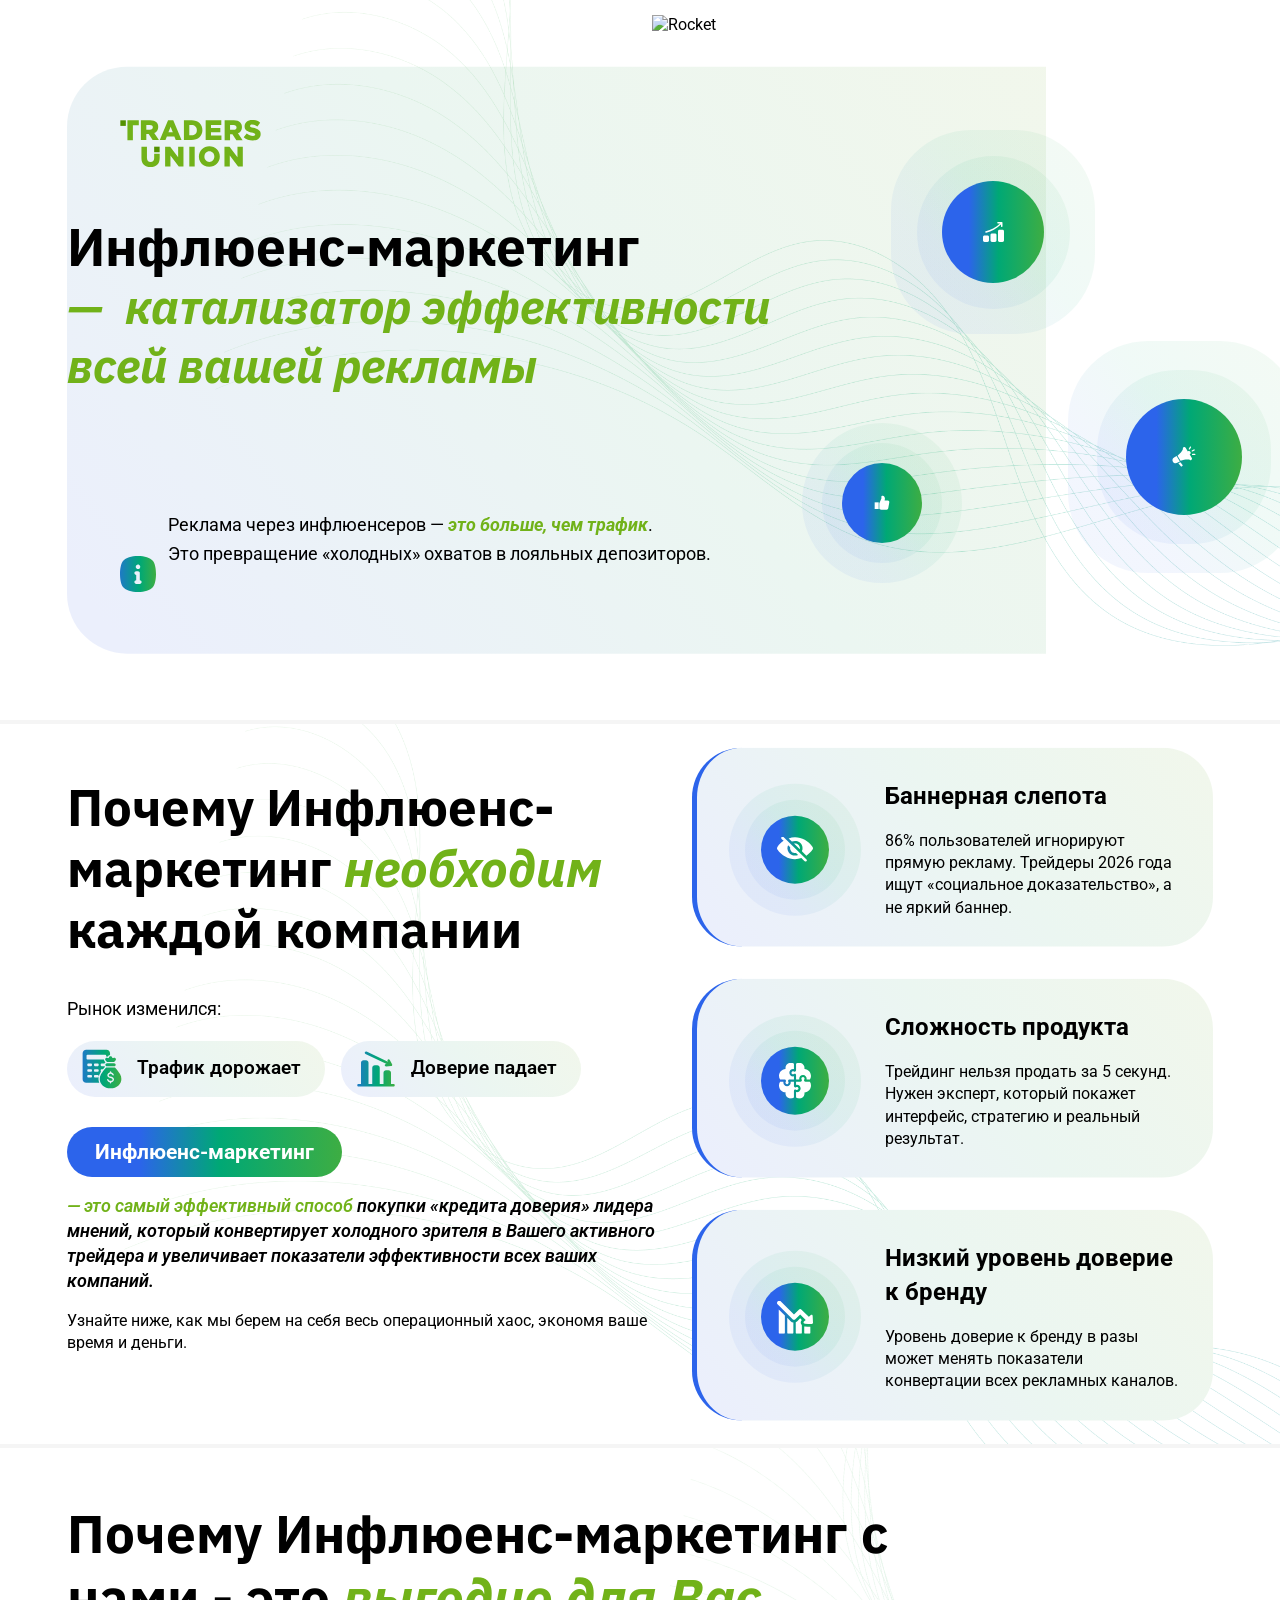
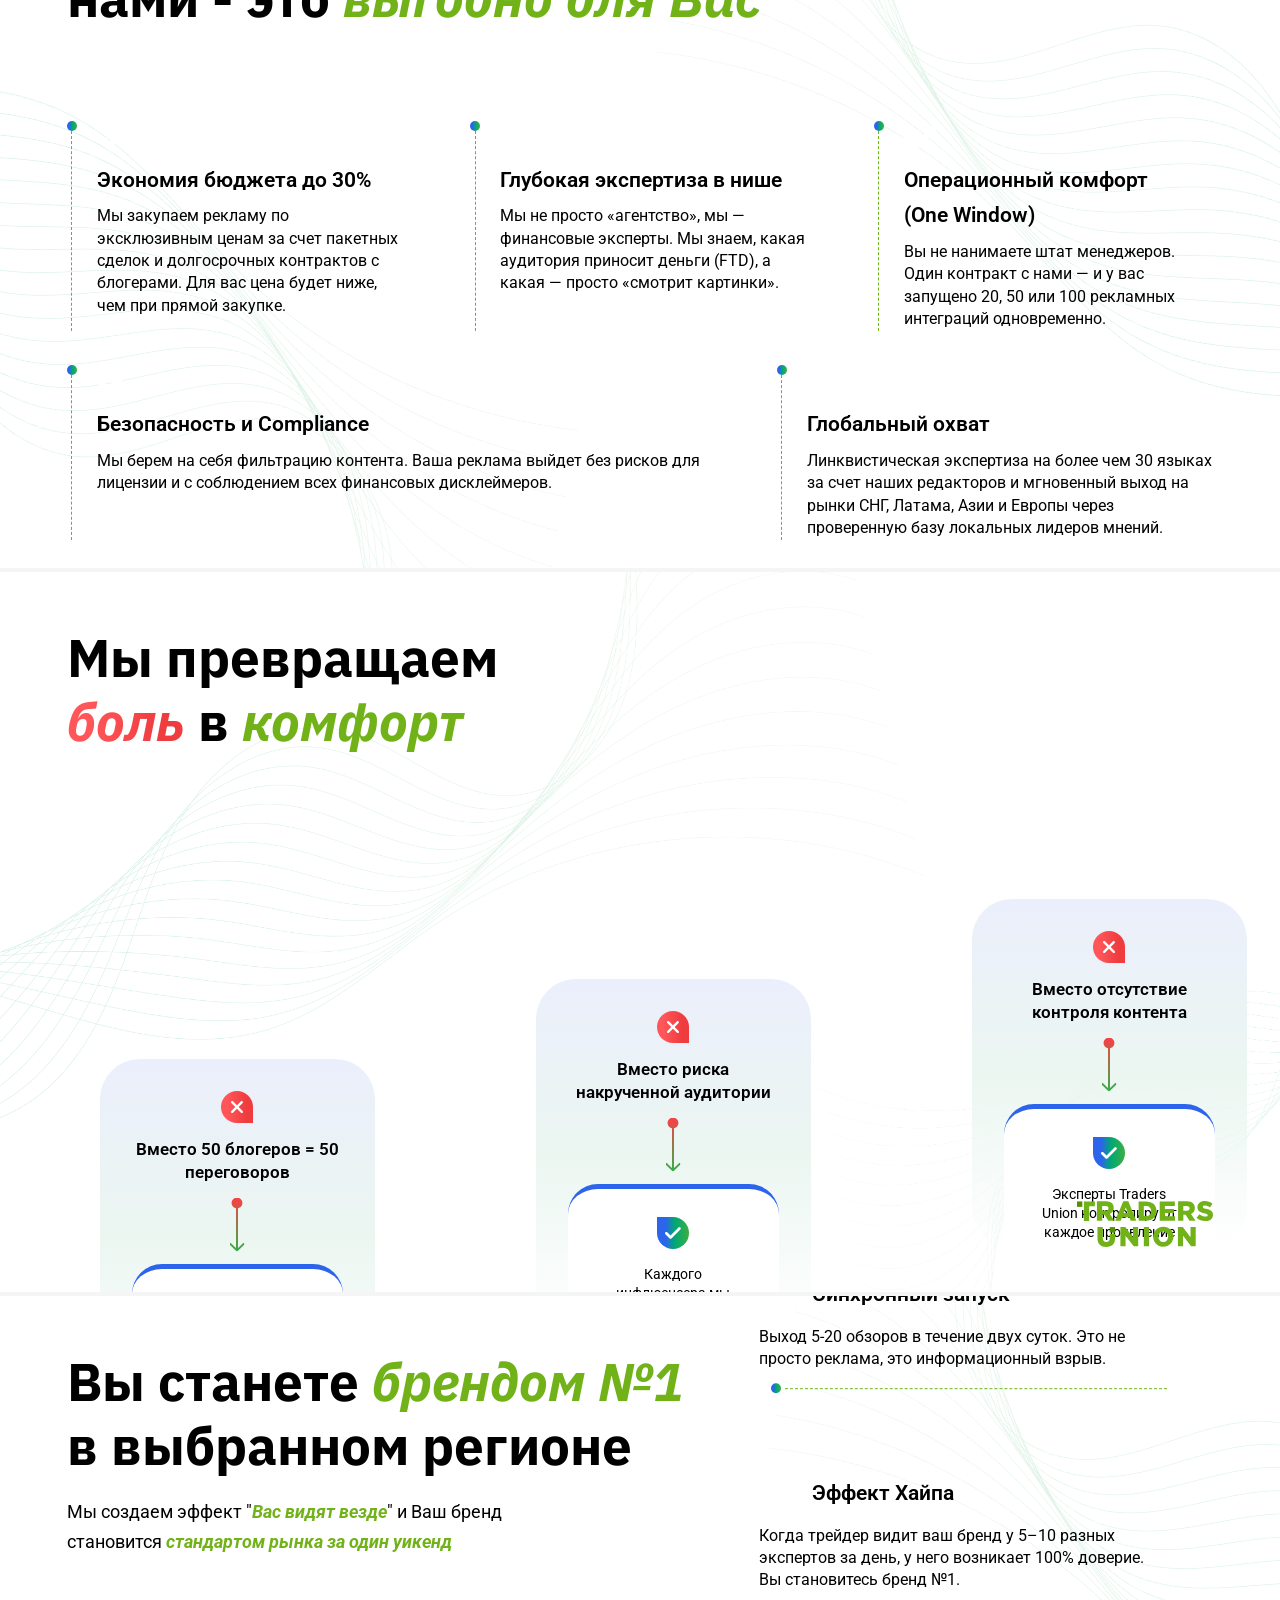
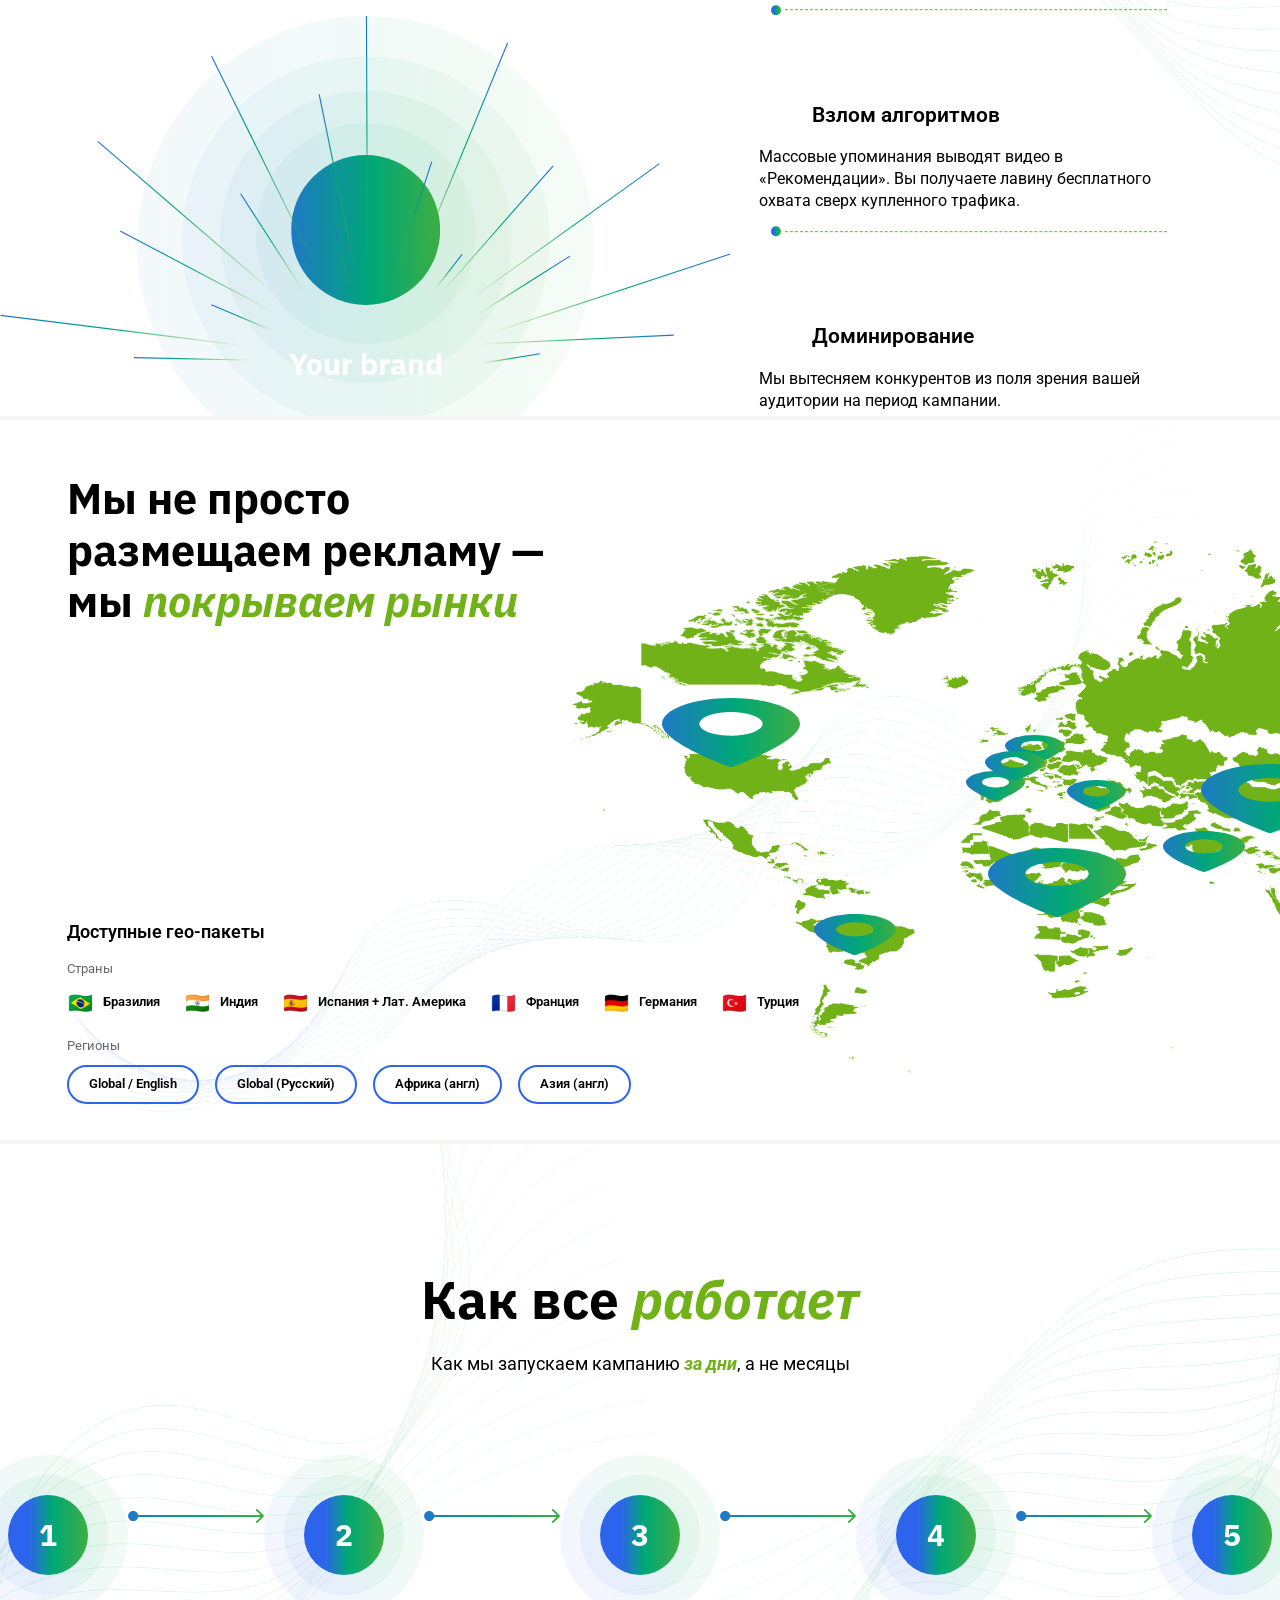
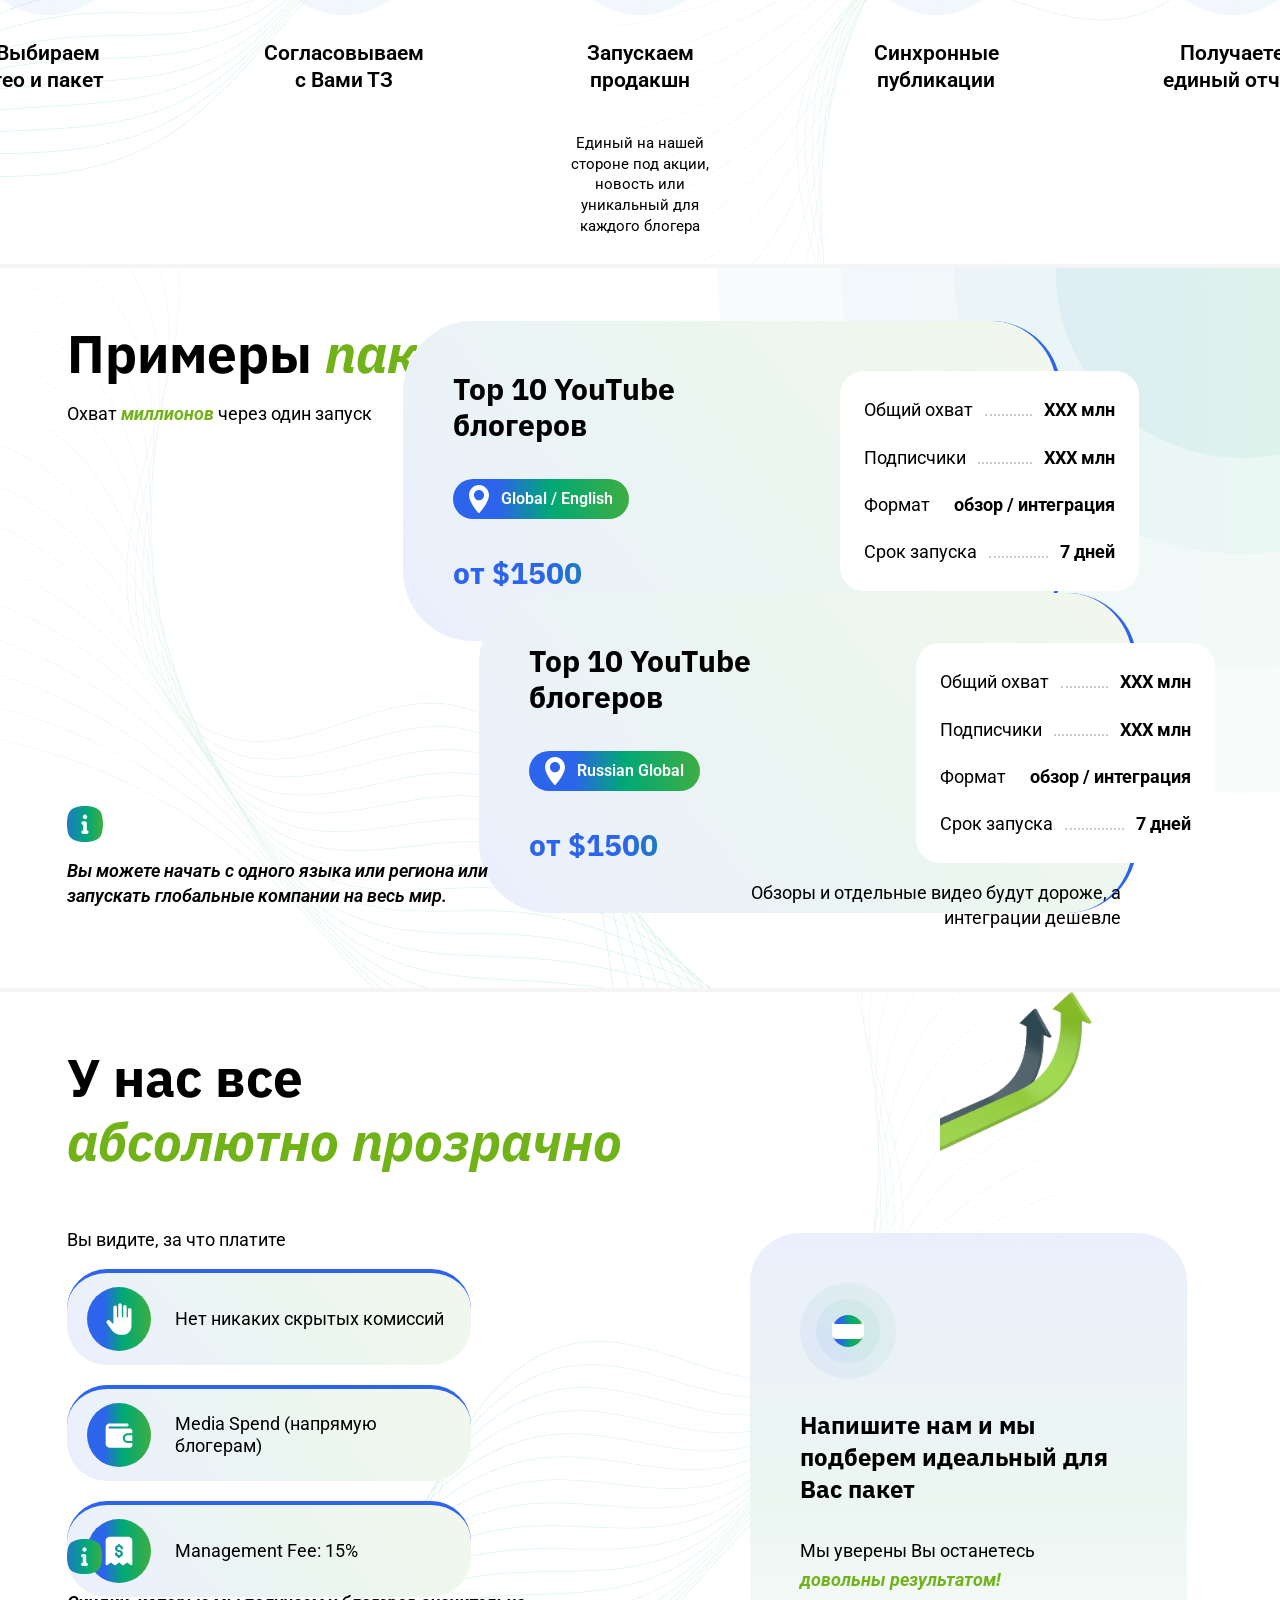
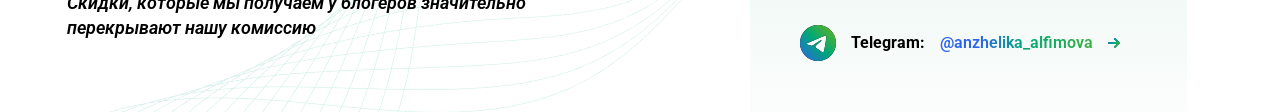
==== index.html @ cc22eb4a "Верстка презентації Інфлюенс-маркетинг з Figma 9 слайдів як окремі секції сайту: - Hero, Чому потріб" ====
<!DOCTYPE html>
<html lang="ru">
<head>
  <meta charset="UTF-8">
  <meta name="viewport" content="width=device-width, initial-scale=1.0">
  <title>Инфлюенс-маркетинг — Traders Union</title>
  <link rel="preconnect" href="https://fonts.googleapis.com">
  <link rel="preconnect" href="https://fonts.gstatic.com" crossorigin>
  <link href="https://fonts.googleapis.com/css2?family=IBM+Plex+Sans:ital,wght@0,700;1,700&family=Roboto:ital,wght@0,400;0,500;0,600;0,700;1,600;1,700&display=swap" rel="stylesheet">
  <link rel="stylesheet" href="styles.css">
  <link rel="stylesheet" href="map-countries.css">
</head>
<body>

  <!-- Slide 1: Hero -->
  <section class="slide slide-1" id="slide-1">
    <div class="slide-inner">
      <div class="s1-gradient-bg"></div>
      <div class="s1-bg-lines">
        <img src="assets/backgrounds/bg-lines-1.png" alt="">
      </div>
      <div class="s1-logo">
        <img src="assets/images/tu-logo.svg" alt="Traders Union">
      </div>
      <div class="s1-title-block">
        <h1 class="s1-title">Инфлюенс-маркетинг</h1>
        <p class="s1-subtitle"><span class="green-italic">&mdash;&nbsp; катализатор эффективности<br>всей вашей рекламы</span></p>
      </div>
      <div class="s1-info-block">
        <img src="assets/icons/info-layer.svg" alt="" class="s1-info-icon">
        <p class="s1-info-text">
          Реклама через инфлюенсеров — <span class="green-bold-italic">это больше, чем трафик</span>.
          <br>​Это превращение «холодных» охватов в лояльных депозиторов.
        </p>
      </div>
      <div class="s1-rocket">
        <img src="assets/images/rocket.png" alt="Rocket">
      </div>
      <div class="s1-icon-circle s1-icon-1">
        <div class="icon-circle-outer"><div class="icon-circle-mid"><div class="icon-circle-inner icon-circle-gradient">
          <img src="assets/icons/growth.svg" alt="">
        </div></div></div>
      </div>
      <div class="s1-icon-circle s1-icon-2">
        <div class="icon-circle-outer"><div class="icon-circle-mid"><div class="icon-circle-inner icon-circle-gradient">
          <img src="assets/icons/thumb-up.svg" alt="">
        </div></div></div>
      </div>
      <div class="s1-icon-circle s1-icon-3">
        <div class="icon-circle-outer"><div class="icon-circle-mid"><div class="icon-circle-inner icon-circle-gradient">
          <img src="assets/icons/marketing.svg" alt="">
        </div></div></div>
      </div>
    </div>
  </section>

  <!-- Slide 2: Why Influencer Marketing -->
  <section class="slide slide-2" id="slide-2">
    <div class="slide-inner">
      <div class="s2-bg-lines">
        <img src="assets/backgrounds/bg-lines-2.png" alt="">
      </div>
      <div class="s2-left">
        <h2 class="s2-title">Почему <span>Инфлюенс-маркетинг</span> <span class="green-italic">необходим</span> каждой компании</h2>
        <div class="s2-market-info">
          <p class="s2-market-label">Рынок изменился:</p>
          <div class="s2-tags">
            <div class="s2-tag">
              <img src="assets/icons/profit.svg" alt="" class="s2-tag-icon">
              <span>Трафик дорожает</span>
            </div>
            <div class="s2-tag">
              <img src="assets/icons/reduce.svg" alt="" class="s2-tag-icon">
              <span>Доверие падает</span>
            </div>
          </div>
        </div>
        <div class="s2-green-badge">Инфлюенс-маркетинг</div>
        <p class="s2-quote">
          <span class="green-italic-semi">— это самый эффективный способ</span> покупки «кредита доверия» лидера мнений, который конвертирует холодного зрителя в Вашего активного трейдера и увеличивает показатели эффективности всех ваших компаний.
        </p>
        <p class="s2-cta">Узнайте ниже, как мы берем на себя весь операционный хаос, экономя ваше время и деньги.</p>
      </div>
      <div class="s2-cards">
        <div class="s2-card">
          <div class="s2-card-icon-wrap">
            <div class="icon-circle-outer-sm"><div class="icon-circle-mid-sm"><div class="icon-circle-inner-sm icon-circle-gradient">
              <img src="assets/icons/hidden.svg" alt="">
            </div></div></div>
          </div>
          <div class="s2-card-text">
            <h3>Баннерная слепота</h3>
            <p>86% пользователей игнорируют прямую рекламу. Трейдеры 2026 года ищут «социальное доказательство», а не яркий баннер.</p>
          </div>
        </div>
        <div class="s2-card">
          <div class="s2-card-icon-wrap">
            <div class="icon-circle-outer-sm"><div class="icon-circle-mid-sm"><div class="icon-circle-inner-sm icon-circle-gradient">
              <img src="assets/icons/puzzle.svg" alt="">
            </div></div></div>
          </div>
          <div class="s2-card-text">
            <h3>Сложность продукта</h3>
            <p>Трейдинг нельзя продать за 5 секунд.<br>Нужен эксперт, который покажет интерфейс, стратегию и реальный результат.</p>
          </div>
        </div>
        <div class="s2-card">
          <div class="s2-card-icon-wrap">
            <div class="icon-circle-outer-sm"><div class="icon-circle-mid-sm"><div class="icon-circle-inner-sm icon-circle-gradient">
              <img src="assets/icons/loss.svg" alt="">
            </div></div></div>
          </div>
          <div class="s2-card-text">
            <h3>Низкий уровень доверие к бренду</h3>
            <p>Уровень доверие к бренду в разы может менять показатели конвертации всех рекламных каналов.</p>
          </div>
        </div>
      </div>
    </div>
  </section>

  <!-- Slide 3: Why Profitable -->
  <section class="slide slide-3" id="slide-3">
    <div class="slide-inner">
      <div class="s3-bg-lines s3-bg-lines-right">
        <img src="assets/backgrounds/bg-lines-3.png" alt="">
      </div>
      <div class="s3-bg-lines s3-bg-lines-left">
        <img src="assets/backgrounds/bg-lines-3.png" alt="">
      </div>
      <h2 class="s3-title">Почему Инфлюенс-маркетинг с нами&nbsp;-&nbsp;это <span class="green-italic">выгодно для Вас</span></h2>
      <div class="s3-features-row s3-features-top">
        <div class="s3-feature">
          <div class="s3-feature-line">
            <div class="s3-dot"></div>
            <div class="s3-line-dashed"></div>
          </div>
          <div class="s3-feature-content">
            <div class="s3-badge"><img src="assets/icons/checkmark-badge.svg" alt=""></div>
            <h3>Экономия бюджета до 30%</h3>
            <p>Мы закупаем рекламу по эксклюзивным ценам за счет пакетных сделок и долгосрочных контрактов с блогерами. Для вас цена будет ниже, чем при прямой закупке.</p>
          </div>
        </div>
        <div class="s3-feature">
          <div class="s3-feature-line">
            <div class="s3-dot"></div>
            <div class="s3-line-dashed"></div>
          </div>
          <div class="s3-feature-content">
            <div class="s3-badge"><img src="assets/icons/checkmark-badge.svg" alt=""></div>
            <h3>Глубокая экспертиза в нише</h3>
            <p>Мы не просто «агентство», мы — финансовые эксперты. Мы знаем, какая аудитория приносит деньги (FTD), а какая — просто «смотрит картинки».</p>
          </div>
        </div>
        <div class="s3-feature">
          <div class="s3-feature-line">
            <div class="s3-dot"></div>
            <div class="s3-line-dashed"></div>
          </div>
          <div class="s3-feature-content">
            <div class="s3-badge"><img src="assets/icons/checkmark-badge.svg" alt=""></div>
            <h3>Операционный комфорт<br>(One Window)</h3>
            <p>Вы не нанимаете штат менеджеров. Один контракт с нами — и у вас запущено 20, 50 или 100 рекламных интеграций одновременно.</p>
          </div>
        </div>
      </div>
      <div class="s3-features-row s3-features-bottom">
        <div class="s3-feature s3-feature-wide">
          <div class="s3-feature-line">
            <div class="s3-dot"></div>
            <div class="s3-line-dashed"></div>
          </div>
          <div class="s3-feature-content">
            <div class="s3-badge"><img src="assets/icons/checkmark-badge.svg" alt=""></div>
            <h3>Безопасность и Compliance</h3>
            <p>Мы берем на себя фильтрацию контента. Ваша реклама выйдет без рисков для лицензии и с соблюдением всех финансовых дисклеймеров.</p>
          </div>
        </div>
        <div class="s3-feature">
          <div class="s3-feature-line">
            <div class="s3-dot"></div>
            <div class="s3-line-dashed"></div>
          </div>
          <div class="s3-feature-content">
            <div class="s3-badge"><img src="assets/icons/checkmark-badge.svg" alt=""></div>
            <h3>Глобальный охват</h3>
            <p>Линквистическая экспертиза на более чем 30 языках за счет наших редакторов и мгновенный выход на рынки СНГ, Латама, Азии и Европы через проверенную базу локальных лидеров мнений.</p>
          </div>
        </div>
      </div>
    </div>
  </section>

  <!-- Slide 4: Pain to Comfort -->
  <section class="slide slide-4" id="slide-4">
    <div class="slide-inner">
      <div class="s4-bg-lines s4-bg-left">
        <img src="assets/backgrounds/bg-lines-4.png" alt="">
      </div>
      <div class="s4-bg-lines s4-bg-right">
        <img src="assets/backgrounds/bg-lines-4.png" alt="">
      </div>
      <h2 class="s4-title">Мы превращаем <span class="red-gradient-italic">боль</span> в <span class="green-italic">комфорт</span></h2>
      <div class="s4-cards">
        <div class="s4-card" style="top: 487px; left: 100px;">
          <div class="s4-card-top">
            <div class="s4-red-badge"><img src="assets/icons/close-red.svg" alt=""></div>
            <p class="s4-problem">Вместо 50 блогеров = 50 переговоров</p>
          </div>
          <div class="s4-arrow"><img src="assets/icons/arrow-down.svg" alt=""></div>
          <div class="s4-card-bottom">
            <div class="s4-green-badge"><img src="assets/icons/checkmark-green.svg" alt=""></div>
            <p class="s4-solution">Вы заключаете всего один контракт с нами</p>
          </div>
        </div>
        <div class="s4-card" style="top: 407px; left: 536px;">
          <div class="s4-card-top">
            <div class="s4-red-badge"><img src="assets/icons/close-red.svg" alt=""></div>
            <p class="s4-problem">Вместо риска накрученной аудитории</p>
          </div>
          <div class="s4-arrow"><img src="assets/icons/arrow-down.svg" alt=""></div>
          <div class="s4-card-bottom">
            <div class="s4-green-badge"><img src="assets/icons/checkmark-green.svg" alt=""></div>
            <p class="s4-solution">Каждого инфлюенсера мы тщательно проверяем, и предлагаем Вам доступ только к живой аудитории.</p>
          </div>
        </div>
        <div class="s4-card" style="top: 327px; left: 972px;">
          <div class="s4-card-top">
            <div class="s4-red-badge"><img src="assets/icons/close-red.svg" alt=""></div>
            <p class="s4-problem">Вместо отсутствие контроля контента</p>
          </div>
          <div class="s4-arrow"><img src="assets/icons/arrow-down.svg" alt=""></div>
          <div class="s4-card-bottom">
            <div class="s4-green-badge"><img src="assets/icons/checkmark-green.svg" alt=""></div>
            <p class="s4-solution">Эксперты Traders Union контролируют каждое проявление</p>
          </div>
        </div>
        <div class="s4-card" style="top: 247px; left: 1408px;">
          <div class="s4-card-top">
            <div class="s4-red-badge"><img src="assets/icons/close-red.svg" alt=""></div>
            <p class="s4-problem">Вместо сложности координации и отчётности</p>
          </div>
          <div class="s4-arrow"><img src="assets/icons/arrow-down-2.svg" alt=""></div>
          <div class="s4-card-bottom">
            <div class="s4-green-badge"><img src="assets/icons/checkmark-green.svg" alt=""></div>
            <p class="s4-solution">Вы получаете все в формате One Window - один платеж, один отчет.</p>
          </div>
        </div>
      </div>
      <div class="s4-tu-logo">
        <img src="assets/images/tu-logo-2.svg" alt="Traders Union">
      </div>
    </div>
  </section>

  <!-- Slide 5: Brand #1 -->
  <section class="slide slide-5" id="slide-5">
    <div class="slide-inner">
      <div class="s5-bg-lines">
        <img src="assets/backgrounds/bg-lines-5.png" alt="">
      </div>
      <h2 class="s5-title">Вы станете <span class="green-italic">брендом №1</span> в выбранном регионе</h2>
      <p class="s5-subtitle">
        Мы создаем эффект "<span class="green-bold-italic">Вас видят везде</span>" и ​Ваш бренд становится <span class="green-bold-italic">стандартом рынка за один уикенд</span>
      </p>
      <div class="s5-visual">
        <img src="assets/images/ellipse-outer.svg" alt="" class="s5-circle s5-circle-1">
        <img src="assets/images/ellipse-2.svg" alt="" class="s5-circle s5-circle-2">
        <img src="assets/images/ellipse-3.svg" alt="" class="s5-circle s5-circle-3">
        <img src="assets/images/ellipse-4.svg" alt="" class="s5-circle s5-circle-4">
        <img src="assets/images/ellipse-center.svg" alt="" class="s5-circle s5-circle-5">
        <img src="assets/images/brand-network.svg" alt="" class="s5-network">
        <div class="s5-brand-label">Your brand</div>
      </div>
      <div class="s5-points">
        <div class="s5-point">
          <div class="s5-point-header">
            <div class="s5-check-badge"><img src="assets/icons/checkmark-badge-5.svg" alt=""></div>
            <h3>Синхронный запуск</h3>
          </div>
          <p>Выход 5-20 обзоров в течение двух суток. Это не просто реклама, это информационный взрыв.</p>
          <div class="s5-point-line"></div>
        </div>
        <div class="s5-point">
          <div class="s5-point-header">
            <div class="s5-check-badge"><img src="assets/icons/checkmark-badge-5.svg" alt=""></div>
            <h3>Эффект Хайпа</h3>
          </div>
          <p>Когда трейдер видит ваш бренд у 5–10 разных экспертов за день, у него возникает 100% доверие. Вы становитесь бренд №1.</p>
          <div class="s5-point-line"></div>
        </div>
        <div class="s5-point">
          <div class="s5-point-header">
            <div class="s5-check-badge"><img src="assets/icons/checkmark-badge-5.svg" alt=""></div>
            <h3>Взлом алгоритмов</h3>
          </div>
          <p>Массовые упоминания выводят видео в «Рекомендации». Вы получаете лавину бесплатного охвата сверх купленного трафика.</p>
          <div class="s5-point-line"></div>
        </div>
        <div class="s5-point">
          <div class="s5-point-header">
            <div class="s5-check-badge"><img src="assets/icons/checkmark-badge-5.svg" alt=""></div>
            <h3>Доминирование</h3>
          </div>
          <p>Мы вытесняем конкурентов из поля зрения вашей аудитории на период кампании.</p>
          <div class="s5-point-line"></div>
        </div>
      </div>
    </div>
  </section>

  <!-- Slide 6: Geo Coverage (Map) -->
  <section class="slide slide-6" id="slide-6">
    <div class="slide-inner">
      <div class="s6-bg-lines">
        <img src="assets/backgrounds/bg-lines-6.png" alt="">
      </div>
      <h2 class="s6-title">Мы не просто размещаем рекламу — мы <span class="green-italic">покрываем рынки</span></h2>
      <div class="s6-map">
        <div class="world-map" id="world-map-container"></div>
      </div>
      <script>
        // Load map countries dynamically to keep HTML clean
        fetch('map-fragment.html').then(r=>r.text()).then(html=>{
          const c=document.getElementById('world-map-container');
          c.innerHTML=html+`
<div class="map-pin map-pin-lg" style="inset:29.01% 75.02% 49.33% 10.08%"><img src="assets/map/pin.svg" alt=""></div>
<div class="map-pin map-pin-lg" style="inset:52.57% 39.82% 25.77% 45.28%"><img src="assets/map/pin.svg" alt=""></div>
<div class="map-pin map-pin-lg" style="inset:39.37% 16.78% 38.96% 68.32%"><img src="assets/map/pin.svg" alt=""></div>
<div class="map-pin map-pin-md" style="inset:65.03% 64.64% 22.09% 26.49%"><img src="assets/map/pin1.svg" alt=""></div>
<div class="map-pin map-pin-md" style="inset:52.04% 26.92% 35.07% 64.22%"><img src="assets/map/pin1.svg" alt=""></div>
<div class="map-pin map-pin-sm" style="inset:44.93% 39.81% 45.76% 53.79%"><img src="assets/map/pin2.svg" alt=""></div>
<div class="map-pin map-pin-sm" style="inset:43.56% 50.69% 47.13% 42.91%"><img src="assets/map/pin2.svg" alt=""></div>
<div class="map-pin map-pin-sm" style="inset:37.80% 46.51% 52.89% 47.08%"><img src="assets/map/pin2.svg" alt=""></div>
<div class="map-pin map-pin-sm" style="inset:40.42% 48.67% 50.27% 44.92%"><img src="assets/map/pin2.svg" alt=""></div>`;
        });
      </script>
      <div class="s6-bottom">
        <div class="s6-section">
          <p class="s6-label">Доступные гео-пакеты</p>
          <div class="s6-countries-block">
            <p class="s6-section-label">Страны</p>
            <div class="s6-countries">
              <div class="s6-country"><span class="s6-flag">&#x1F1E7;&#x1F1F7;</span> Бразилия</div>
              <div class="s6-country"><span class="s6-flag">&#x1F1EE;&#x1F1F3;</span> Индия</div>
              <div class="s6-country"><span class="s6-flag">&#x1F1EA;&#x1F1F8;</span> Испания + Лат. Америка</div>
              <div class="s6-country"><span class="s6-flag">&#x1F1EB;&#x1F1F7;</span> Франция</div>
              <div class="s6-country"><span class="s6-flag">&#x1F1E9;&#x1F1EA;</span> Германия</div>
              <div class="s6-country"><span class="s6-flag">&#x1F1F9;&#x1F1F7;</span> Турция</div>
            </div>
          </div>
          <div class="s6-regions-block">
            <p class="s6-section-label">Регионы</p>
            <div class="s6-regions">
              <div class="s6-region-badge">Global / English</div>
              <div class="s6-region-badge">Global (Русский)</div>
              <div class="s6-region-badge">Африка (англ)</div>
              <div class="s6-region-badge">Азия (англ)</div>
            </div>
          </div>
        </div>
      </div>
    </div>
  </section>

  <!-- Slide 7: How It Works -->
  <section class="slide slide-7" id="slide-7">
    <div class="slide-inner">
      <div class="s7-bg-lines s7-bg-left">
        <img src="assets/backgrounds/bg-lines-7.png" alt="">
      </div>
      <div class="s7-bg-lines s7-bg-right">
        <img src="assets/backgrounds/bg-lines-7.png" alt="">
      </div>
      <h2 class="s7-title">Как все <span class="green-italic">работает</span></h2>
      <p class="s7-subtitle">Как мы запускаем кампанию <span class="green-bold-italic">за дни</span>, а не месяцы</p>
      <div class="s7-steps">
        <div class="s7-step">
          <div class="s7-step-number">
            <div class="s7-num-outer"><div class="s7-num-mid"><div class="s7-num-inner">1</div></div></div>
          </div>
          <p class="s7-step-label">Выбираем<br>гео и пакет</p>
        </div>
        <div class="s7-arrow"><img src="assets/icons/arrow-right.svg" alt=""></div>
        <div class="s7-step">
          <div class="s7-step-number">
            <div class="s7-num-outer"><div class="s7-num-mid"><div class="s7-num-inner">2</div></div></div>
          </div>
          <p class="s7-step-label">Согласовываем<br>с Вами ТЗ</p>
        </div>
        <div class="s7-arrow"><img src="assets/icons/arrow-right.svg" alt=""></div>
        <div class="s7-step">
          <div class="s7-step-number">
            <div class="s7-num-outer"><div class="s7-num-mid"><div class="s7-num-inner">3</div></div></div>
          </div>
          <p class="s7-step-label">Запускаем<br>продакшн</p>
          <p class="s7-step-note">Единый на нашей стороне под акции, новость или уникальный для каждого блогера</p>
        </div>
        <div class="s7-arrow"><img src="assets/icons/arrow-right.svg" alt=""></div>
        <div class="s7-step">
          <div class="s7-step-number">
            <div class="s7-num-outer"><div class="s7-num-mid"><div class="s7-num-inner">4</div></div></div>
          </div>
          <p class="s7-step-label">Синхронные<br>публикации</p>
        </div>
        <div class="s7-arrow"><img src="assets/icons/arrow-right.svg" alt=""></div>
        <div class="s7-step">
          <div class="s7-step-number">
            <div class="s7-num-outer"><div class="s7-num-mid"><div class="s7-num-inner">5</div></div></div>
          </div>
          <p class="s7-step-label">Получаете<br>единый отчёт</p>
        </div>
      </div>
    </div>
  </section>

  <!-- Slide 8: Package Examples -->
  <section class="slide slide-8" id="slide-8">
    <div class="slide-inner">
      <div class="s8-bg-lines">
        <img src="assets/backgrounds/bg-lines-8.png" alt="">
      </div>
      <div class="s8-circles">
        <img src="assets/images/ellipse-outer-8.svg" alt="" class="s8-circle s8-c1">
        <img src="assets/images/ellipse-2-8.svg" alt="" class="s8-circle s8-c2">
        <img src="assets/images/ellipse-3-8.svg" alt="" class="s8-circle s8-c3">
        <img src="assets/images/ellipse-4-8.svg" alt="" class="s8-circle s8-c4">
      </div>
      <div class="s8-left">
        <h2 class="s8-title">Примеры <span class="green-italic">пакетов</span></h2>
        <p class="s8-subtitle">Охват <span class="green-bold-italic">миллионов</span> через один запуск</p>
      </div>
      <div class="s8-package s8-package-1">
        <div class="s8-package-info">
          <h3>Top 10 YouTube блогеров</h3>
          <div class="s8-geo-badge">
            <img src="assets/icons/map-flag.svg" alt="">
            <span>Global / English</span>
          </div>
          <p class="s8-price">от $1500</p>
        </div>
        <div class="s8-package-details">
          <div class="s8-detail-row">
            <span class="s8-detail-label">Общий охват</span>
            <span class="s8-detail-dots"></span>
            <span class="s8-detail-value">XXX млн</span>
          </div>
          <div class="s8-detail-row">
            <span class="s8-detail-label">Подписчики</span>
            <span class="s8-detail-dots"></span>
            <span class="s8-detail-value">XXX млн</span>
          </div>
          <div class="s8-detail-row">
            <span class="s8-detail-label">Формат</span>
            <span class="s8-detail-dots"></span>
            <span class="s8-detail-value">обзор / интеграция</span>
          </div>
          <div class="s8-detail-row">
            <span class="s8-detail-label">Срок запуска</span>
            <span class="s8-detail-dots"></span>
            <span class="s8-detail-value">7 дней</span>
          </div>
        </div>
      </div>
      <div class="s8-package s8-package-2">
        <div class="s8-package-info">
          <h3>Top 10 YouTube блогеров</h3>
          <div class="s8-geo-badge">
            <img src="assets/icons/map-flag.svg" alt="">
            <span>Russian Global</span>
          </div>
          <p class="s8-price">от $1500</p>
        </div>
        <div class="s8-package-details">
          <div class="s8-detail-row">
            <span class="s8-detail-label">Общий охват</span>
            <span class="s8-detail-dots"></span>
            <span class="s8-detail-value">XXX млн</span>
          </div>
          <div class="s8-detail-row">
            <span class="s8-detail-label">Подписчики</span>
            <span class="s8-detail-dots"></span>
            <span class="s8-detail-value">XXX млн</span>
          </div>
          <div class="s8-detail-row">
            <span class="s8-detail-label">Формат</span>
            <span class="s8-detail-dots"></span>
            <span class="s8-detail-value">обзор / интеграция</span>
          </div>
          <div class="s8-detail-row">
            <span class="s8-detail-label">Срок запуска</span>
            <span class="s8-detail-dots"></span>
            <span class="s8-detail-value">7 дней</span>
          </div>
        </div>
      </div>
      <div class="s8-info-block">
        <img src="assets/icons/info-icon.svg" alt="" class="s8-info-icon">
        <p class="s8-info-text">Вы можете начать с одного языка или региона или запускать глобальные компании на весь мир.</p>
      </div>
      <p class="s8-note">Обзоры и отдельные видео будут дороже, а интеграции дешевле</p>
    </div>
  </section>

  <!-- Slide 9: Transparency -->
  <section class="slide slide-9" id="slide-9">
    <div class="slide-inner">
      <div class="s9-bg-lines">
        <img src="assets/backgrounds/bg-lines-9.png" alt="">
      </div>
      <h2 class="s9-title">У нас все<br><span class="green-italic">абсолютно прозрачно</span></h2>
      <p class="s9-subtitle">Вы видите, за что платите</p>
      <div class="s9-items">
        <div class="s9-item">
          <div class="s9-item-icon"><img src="assets/icons/hand.svg" alt=""></div>
          <span>Нет никаких скрытых комиссий</span>
        </div>
        <div class="s9-item">
          <div class="s9-item-icon"><img src="assets/icons/wallet.svg" alt=""></div>
          <span>Media Spend (напрямую блогерам)</span>
        </div>
        <div class="s9-item">
          <div class="s9-item-icon"><img src="assets/icons/bill.svg" alt=""></div>
          <span>Management Fee: 15%</span>
        </div>
      </div>
      <div class="s9-arrows-img">
        <img src="assets/images/arrows-3d.png" alt="">
      </div>
      <div class="s9-contact-card">
        <div class="s9-contact-icon-wrap">
          <div class="icon-circle-outer-sm"><div class="icon-circle-mid-sm"><div class="icon-circle-inner-sm icon-circle-gradient">
            <img src="assets/icons/email-bottom.svg" alt="" class="s9-email-icon-1">
            <img src="assets/icons/email-top.svg" alt="" class="s9-email-icon-2">
          </div></div></div>
        </div>
        <h3>Напишите нам и мы подберем идеальный для Вас пакет</h3>
        <p>Мы уверены Вы останетесь<br><span class="green-bold-italic">довольны результатом!</span></p>
        <div class="s9-telegram">
          <img src="assets/icons/telegram.svg" alt="" class="s9-tg-icon">
          <span class="s9-tg-label">Telegram:</span>
          <a href="https://t.me/anzhelika_alfimova" class="s9-tg-link" target="_blank">@anzhelika_alfimova</a>
          <img src="assets/icons/external-link.svg" alt="" class="s9-ext-icon">
        </div>
      </div>
      <div class="s9-info-block">
        <img src="assets/icons/info-icon-9.svg" alt="" class="s9-info-icon">
        <p class="s9-info-text">Скидки, которые мы получаем у блогеров значительно перекрывают нашу комиссию</p>
      </div>
    </div>
  </section>

</body>
</html>
---- styles.css ----
/* ============================================
   RESET & BASE
   ============================================ */
*, *::before, *::after {
  margin: 0;
  padding: 0;
  box-sizing: border-box;
}

html {
  scroll-behavior: smooth;
}

body {
  font-family: 'Roboto', sans-serif;
  background: #f5f5f5;
  color: #000;
  overflow-x: hidden;
}

img {
  display: block;
  max-width: 100%;
}

/* Ensure SVG icons preserve aspect ratio */
img[src$=".svg"] {
  object-fit: contain;
}

a {
  text-decoration: none;
}

/* ============================================
   COMMON STYLES
   ============================================ */
:root {
  --green: #71b219;
  --blue: #2c64eb;
  --teal: #00a875;
  --gradient: linear-gradient(90deg, #2c64eb 26.219%, #00a875 55.438%, #71b219 137.09%);
  --gradient-bg: linear-gradient(51deg, #ebeffc 4.23%, #ebf6f1 54.13%, #f2f7eb 104.04%);
  --gradient-bg-soft: linear-gradient(51deg, rgba(44,100,235,0.06) 26.22%, rgba(0,168,117,0.06) 55.44%, rgba(113,178,25,0.06) 137.09%);
  --red-gradient: linear-gradient(90deg, #ff5659 19.72%, #ef3c3f 78.86%);
  --slide-width: 1920;
  --slide-height: 1080;
}

.green-italic {
  color: var(--green);
  font-style: italic;
  font-family: 'IBM Plex Sans', sans-serif;
  font-weight: 700;
}

.green-bold-italic {
  color: var(--green);
  font-weight: 700;
  font-style: italic;
}

.green-italic-semi {
  color: var(--green);
  font-weight: 600;
  font-style: italic;
}

.red-gradient-italic {
  background: var(--red-gradient);
  -webkit-background-clip: text;
  -webkit-text-fill-color: transparent;
  background-clip: text;
  font-style: italic;
  font-family: 'IBM Plex Sans', sans-serif;
  font-weight: 700;
}

/* ============================================
   SLIDE CONTAINER
   ============================================ */
.slide {
  width: 100%;
  max-width: 1920px;
  margin: 0 auto;
  background: #fff;
  position: relative;
  overflow: hidden;
  aspect-ratio: 1920 / 1080;
}

.slide + .slide {
  margin-top: 4px;
}

.slide-inner {
  position: relative;
  width: 100%;
  height: 100%;
}

/* ============================================
   ICON CIRCLE COMPONENT (reused across slides)
   ============================================ */
.icon-circle-outer {
  background: var(--gradient-bg-soft);
  border-radius: 80px;
  padding: 20px;
  display: inline-flex;
  align-items: center;
}
.icon-circle-mid {
  background: var(--gradient-bg-soft);
  border-radius: 80px;
  padding: 20px;
  display: inline-flex;
  align-items: center;
}
.icon-circle-inner {
  border-radius: 78px;
  padding: 32px;
  display: flex;
  align-items: center;
  justify-content: center;
}
.icon-circle-gradient {
  background: var(--gradient);
}
.icon-circle-inner img {
  width: 36px;
  height: 36px;
  object-fit: contain;
}

/* Smaller variant */
.icon-circle-outer-sm {
  background: var(--gradient-bg-soft);
  border-radius: 80px;
  padding: 16px;
  display: inline-flex;
  align-items: center;
}
.icon-circle-mid-sm {
  background: var(--gradient-bg-soft);
  border-radius: 80px;
  padding: 16px;
  display: inline-flex;
  align-items: center;
}
.icon-circle-inner-sm {
  border-radius: 78px;
  padding: 16px;
  display: flex;
  align-items: center;
  justify-content: center;
  position: relative;
}
.icon-circle-inner-sm img {
  width: 36px;
  height: 36px;
  object-fit: contain;
}

/* ============================================
   SLIDE 1 — HERO
   ============================================ */
.slide-1 {
  background: #fff;
}

.s1-gradient-bg {
  position: absolute;
  top: 50%;
  left: 5.21%; /* 100/1920 */
  transform: translateY(-50%);
  width: 76.51%; /* 1469/1920 */
  height: 81.48%; /* 880/1080 */
  border-radius: 60px 0 0 60px;
  background: var(--gradient-bg);
}

.s1-bg-lines {
  position: absolute;
  top: -29.81%; /* -322/1080 */
  left: 14.17%; /* 272/1920 */
  width: 165.83%; /* 3184/1920 */
  height: 164.91%; /* 1781/1080 */
  transform: rotate(180deg) scaleY(-1);
  pointer-events: none;
  opacity: 0.7;
}
.s1-bg-lines img {
  width: 100%;
  height: 100%;
  object-fit: cover;
}

.s1-logo {
  position: absolute;
  top: 16.67%; /* 180/1080 */
  left: 9.38%; /* 180/1920 */
  width: 10.99%; /* 211/1920 */
  height: 6.48%; /* 70/1080 */
}
.s1-logo img {
  width: auto;
  height: 100%;
  object-fit: contain;
}

.s1-title-block {
  position: absolute;
  top: 29.72%; /* 321/1080 */
  left: 5.21%; /* 100/1920 */
  width: 56.3%; /* 1081/1920 */
}

.s1-title {
  font-family: 'IBM Plex Sans', sans-serif;
  font-weight: 700;
  font-size: clamp(32px, 4.17vw, 80px);
  line-height: 1.2;
  color: #000;
  margin-bottom: 0;
}

.s1-subtitle {
  font-size: clamp(28px, 3.7vw, 71px);
  line-height: 1.2;
  margin-top: 0;
}

.s1-info-block {
  position: absolute;
  top: 70.83%; /* 765/1080 */
  left: 9.38%; /* 180/1920 */
  display: flex;
  align-items: flex-start;
  gap: 12px;
}

.s1-info-icon {
  width: 36px;
  height: 36px;
  flex-shrink: 0;
  margin-top: 46px;
  object-fit: contain;
}

.s1-info-text {
  font-family: 'Roboto', sans-serif;
  font-weight: 400;
  font-size: clamp(14px, 1.406vw, 27px);
  line-height: 1.63;
  color: #000;
  max-width: 650px;
}

.s1-rocket {
  position: absolute;
  top: 5.93%; /* 64/1080 */
  left: 66.3%; /* 1273/1920 */
  width: 31.15%; /* 598/1920 */
  height: 90.37%; /* 976/1080 */
}
.s1-rocket img {
  width: 190.26%;
  height: 116.62%;
  position: absolute;
  top: -4.2%;
  left: -49.28%;
  object-fit: cover;
  max-width: none;
}

/* Icon circles on slide 1 */
.s1-icon-circle {
  position: absolute;
  z-index: 2;
}
.s1-icon-1 {
  top: 18.06%; /* 195/1080 */
  left: 69.64%; /* 1337/1920 */
}
.s1-icon-1 .icon-circle-outer { padding: 25.5px; }
.s1-icon-1 .icon-circle-mid { padding: 25.5px; }
.s1-icon-1 .icon-circle-inner { padding: 40.8px; border-radius: 99px; width: 102px; height: 102px; }
.s1-icon-1 .icon-circle-inner img { width: 53px; height: 53px; }

.s1-icon-2 {
  top: 58.7%; /* 634/1080 */
  left: 62.66%; /* 1203/1920 */
}
.s1-icon-2 .icon-circle-inner { width: 80px; height: 80px; }

.s1-icon-3 {
  top: 47.31%; /* 511/1080 */
  left: 83.44%; /* 1602/1920 */
}
.s1-icon-3 .icon-circle-outer { padding: 29px; }
.s1-icon-3 .icon-circle-mid { padding: 29px; }
.s1-icon-3 .icon-circle-inner { padding: 46.4px; border-radius: 113px; width: 116px; height: 116px; }
.s1-icon-3 .icon-circle-inner img { width: 58px; height: 58px; }

/* ============================================
   SLIDE 2 — WHY INFLUENCER MARKETING
   ============================================ */
.s2-bg-lines {
  position: absolute;
  top: -10.93%; /* -118/1080 */
  left: 7.03%; /* 135/1920 */
  width: 165.83%;
  height: 164.91%;
  transform: rotate(180deg) scaleY(-1);
  pointer-events: none;
  opacity: 0.7;
}
.s2-bg-lines img {
  width: 100%;
  height: 100%;
  object-fit: cover;
}

.s2-left {
  position: absolute;
  top: 7.41%; /* 80/1080 */
  left: 5.21%; /* 100/1920 */
  width: 47.03%; /* 903/1920 */
}

.s2-title {
  font-family: 'IBM Plex Sans', sans-serif;
  font-weight: 700;
  font-size: clamp(28px, 3.96vw, 76px);
  line-height: 1.2;
  color: #000;
  margin-bottom: 36px;
}

.s2-market-info {
  margin-top: 12px;
}

.s2-market-label {
  font-size: clamp(14px, 1.406vw, 27px);
  line-height: 1.4;
  margin-bottom: 20px;
}

.s2-tags {
  display: flex;
  gap: 16px;
  flex-wrap: wrap;
}

.s2-tag {
  display: flex;
  align-items: center;
  gap: 15px;
  padding: 8px 24px 8px 15px;
  border-radius: 70px;
  background: var(--gradient-bg);
}

.s2-tag-icon {
  width: 40px;
  height: 40px;
  object-fit: contain;
}

.s2-tag span {
  font-weight: 600;
  font-size: clamp(14px, 1.458vw, 28px);
  line-height: 1.67;
  color: #000;
}

.s2-green-badge {
  display: inline-block;
  margin-top: 30px;
  padding: 10px 28px;
  border-radius: 40px;
  background: var(--gradient);
  color: #fff;
  font-weight: 700;
  font-size: clamp(16px, 1.667vw, 32px);
  line-height: 1.4;
}

.s2-quote {
  margin-top: 16px;
  font-weight: 600;
  font-style: italic;
  font-size: clamp(14px, 1.406vw, 27px);
  line-height: 1.4;
  color: #000;
  max-width: 787px;
}

.s2-cta {
  margin-top: 16px;
  font-weight: 400;
  font-size: clamp(12px, 1.25vw, 24px);
  line-height: 1.4;
  color: #000;
  max-width: 638px;
}

/* Right cards */
.s2-cards {
  position: absolute;
  top: 50%;
  transform: translateY(-50%);
  left: 54.06%; /* 1038/1920 */
  display: flex;
  flex-direction: column;
  gap: 32px;
  width: 40.73%; /* 782/1920 */
}

.s2-card {
  display: flex;
  gap: 24px;
  align-items: center;
  padding: 32px 32px 28px 32px;
  border-radius: 50px;
  border-left: 5px solid var(--blue);
  background: var(--gradient-bg);
  flex: 1;
}

.s2-card-icon-wrap {
  flex-shrink: 0;
}

.s2-card-text h3 {
  font-family: 'Roboto', sans-serif;
  font-weight: 700;
  font-size: clamp(16px, 1.875vw, 36px);
  line-height: 1.4;
  color: #000;
  margin-bottom: 16px;
}

.s2-card-text p {
  font-weight: 400;
  font-size: clamp(12px, 1.25vw, 24px);
  line-height: 1.4;
  color: #000;
}

/* ============================================
   SLIDE 3 — WHY PROFITABLE
   ============================================ */
.s3-bg-lines-right {
  position: absolute;
  top: -32.87%; /* -355/1080 */
  left: 49.48%; /* 950/1920 */
  width: 150.35%;
  height: 181.84%;
  transform: rotate(-168.94deg) scaleY(-1);
  pointer-events: none;
  opacity: 0.5;
}
.s3-bg-lines-left {
  position: absolute;
  top: -39.72%; /* -429/1080 */
  left: -103.28%; /* -1983/1920 */
  width: 150.35%;
  height: 181.84%;
  transform: rotate(11.06deg) scaleY(-1);
  pointer-events: none;
  opacity: 0.5;
}
.s3-bg-lines img {
  width: 100%;
  height: 100%;
  object-fit: cover;
}

.s3-title {
  position: absolute;
  top: 7.41%; /* 80/1080 */
  left: 5.21%; /* 100/1920 */
  width: 64.22%; /* 1233/1920 */
  font-family: 'IBM Plex Sans', sans-serif;
  font-weight: 700;
  font-size: clamp(28px, 4.167vw, 80px);
  line-height: 1.2;
  color: #000;
}

.s3-features-top {
  position: absolute;
  top: 37.87%; /* 409/1080 */
  left: 5.21%;
  right: 5.21%;
  display: flex;
  gap: 64px;
}

.s3-features-bottom {
  position: absolute;
  top: 71.85%; /* 776/1080 */
  left: 5.21%;
  right: 5.21%;
  display: flex;
  gap: 64px;
}

.s3-feature {
  flex: 1;
  display: flex;
  gap: 20px;
  align-items: stretch;
}

.s3-feature-wide {
  flex: 1.48;
}

.s3-feature-line {
  display: flex;
  flex-direction: column;
  align-items: center;
  width: 10px;
  flex-shrink: 0;
}

.s3-dot {
  width: 10px;
  height: 10px;
  border-radius: 50%;
  background: var(--gradient);
  flex-shrink: 0;
}

.s3-line-dashed {
  flex: 1;
  width: 1px;
  border-left: 1px dashed var(--green);
}

.s3-feature-content {
  flex: 1;
}

.s3-badge {
  width: 33px;
  height: 33px;
  margin-bottom: 8px;
}
.s3-badge img {
  width: 100%;
  height: 100%;
  object-fit: contain;
}

.s3-feature-content h3 {
  font-weight: 600;
  font-size: clamp(14px, 1.667vw, 32px);
  line-height: 1.67;
  color: #000;
  margin-bottom: 8px;
}

.s3-feature-content p {
  font-weight: 400;
  font-size: clamp(12px, 1.25vw, 24px);
  line-height: 1.4;
  color: #000;
}

/* ============================================
   SLIDE 4 — PAIN TO COMFORT
   ============================================ */
.s4-bg-left {
  position: absolute;
  top: -41.67%; /* -450/1080 */
  left: -90.83%; /* -1744/1920 */
  width: 165.83%;
  height: 164.91%;
  pointer-events: none;
  opacity: 0.5;
}
.s4-bg-right {
  position: absolute;
  top: 23.61%; /* 255/1080 */
  left: 62.19%; /* 1194/1920 */
  width: 98.33%;
  height: 97.78%;
  transform: rotate(180deg);
  pointer-events: none;
  opacity: 0.5;
}
.s4-bg-lines img {
  width: 100%;
  height: 100%;
  object-fit: cover;
}

.s4-title {
  position: absolute;
  top: 7.41%; /* 80/1080 */
  left: 5.21%; /* 100/1920 */
  width: 39.22%; /* 753/1920 */
  font-family: 'IBM Plex Sans', sans-serif;
  font-weight: 700;
  font-size: clamp(28px, 4.167vw, 80px);
  line-height: 1.2;
  color: #000;
}

.s4-cards {
  position: absolute;
  top: 0;
  left: 0;
  width: 100%;
  height: 100%;
}

.s4-card {
  position: absolute;
  width: 21.46%; /* 412/1920 */
  height: 48.43%; /* 523/1080 */
  border-radius: 40px;
  background: linear-gradient(180deg, #ebeffc 0%, #ebf6f1 50%, rgba(242,247,235,0) 100%);
  padding: 32px;
  display: flex;
  flex-direction: column;
  align-items: center;
  gap: 24px;
}

.s4-card-top {
  display: flex;
  flex-direction: column;
  align-items: center;
  gap: 16px;
}

.s4-red-badge {
  width: 32px;
  height: 32px;
  border-radius: 32px 32px 0 32px;
  background: var(--red-gradient);
  display: flex;
  align-items: center;
  justify-content: center;
  padding: 8px;
  backdrop-filter: blur(10px);
}
.s4-red-badge img {
  width: 12px;
  height: 12px;
  object-fit: contain;
  height: 16px;
}

.s4-problem {
  font-weight: 600;
  font-size: clamp(12px, 1.302vw, 25px);
  line-height: 1.37;
  color: #000;
  text-align: center;
  max-width: 304px;
}

.s4-arrow {
  display: flex;
  justify-content: center;
  align-items: center;
  height: 24px;
  margin: 8px 0;
}
.s4-arrow img {
  width: 54px;
  height: 15px;
  transform: rotate(90deg);
  object-fit: contain;
}

.s4-card-bottom {
  background: #fff;
  border-top: 5px solid var(--blue);
  border-radius: 30px;
  padding: 28px 32px;
  width: 100%;
  display: flex;
  flex-direction: column;
  align-items: center;
  gap: 16px;
}

.s4-green-badge {
  width: 32px;
  height: 32px;
  border-radius: 0 32px 32px 32px;
  background: var(--gradient);
  display: flex;
  align-items: center;
  justify-content: center;
  padding: 8px;
  backdrop-filter: blur(10px);
}
.s4-green-badge img {
  width: 17px;
  height: 17px;
  object-fit: contain;
}

.s4-solution {
  font-weight: 400;
  font-size: clamp(10px, 1.094vw, 21px);
  line-height: 1.37;
  color: #000;
  text-align: center;
}

.s4-tu-logo {
  position: absolute;
  bottom: 6.3%;
  right: 5.21%;
  width: 10.68%; /* 205/1920 */
}

/* ============================================
   SLIDE 5 — BRAND #1
   ============================================ */
.s5-bg-lines {
  position: absolute;
  top: -40.19%; /* -434/1080 */
  left: 58.18%; /* 1117/1920 */
  width: 150.35%;
  height: 181.84%;
  transform: rotate(-168.94deg) scaleY(-1);
  pointer-events: none;
  opacity: 0.5;
}
.s5-bg-lines img {
  width: 100%;
  height: 100%;
  object-fit: cover;
}

.s5-title {
  position: absolute;
  top: 7.41%; /* 80/1080 */
  left: 5.21%; /* 100/1920 */
  width: 48.85%; /* 938/1920 */
  font-family: 'IBM Plex Sans', sans-serif;
  font-weight: 700;
  font-size: clamp(28px, 4.167vw, 80px);
  line-height: 1.2;
  color: #000;
}

.s5-subtitle {
  position: absolute;
  top: 27.96%; /* 302/1080 */
  left: 5.21%;
  width: 36.09%; /* 693/1920 */
  font-size: clamp(14px, 1.406vw, 27px);
  line-height: 1.63;
  color: #000;
}

.s5-visual {
  position: absolute;
  top: 42.41%; /* 458/1080 */
  left: 0;
  width: 57.14%;
  height: 57.59%;
  pointer-events: none;
}

.s5-circle {
  position: absolute;
  left: 50%;
  transform: translateX(-50%);
}
.s5-circle-1 { width: 62.58%; top: 3.6%; }
.s5-circle-2 { width: 50.39%; top: 13.3%; }
.s5-circle-3 { width: 39.95%; top: 21.6%; }
.s5-circle-4 { width: 30.16%; top: 29.4%; }
.s5-circle-5 { width: 20.47%; top: 37.1%; }

.s5-network {
  position: absolute;
  top: 3.5%;
  left: 0;
  width: 100%;
  height: auto;
}

.s5-brand-label {
  position: absolute;
  bottom: 8%;
  left: 50%;
  transform: translateX(-50%);
  font-family: 'IBM Plex Sans', sans-serif;
  font-weight: 700;
  font-size: clamp(16px, 2.31vw, 44px);
  color: #fff;
  text-align: center;
  z-index: 2;
}

/* Points on the right */
.s5-points {
  position: absolute;
  top: 50%;
  transform: translateY(-50%);
  left: 59.32%; /* 1139/1920 */
  width: 31.82%; /* 611/1920 */
  display: flex;
  flex-direction: column;
  gap: 82px;
}

.s5-point {
  display: flex;
  flex-direction: column;
  gap: 14px;
}

.s5-point-header {
  display: flex;
  align-items: center;
  gap: 20px;
}

.s5-check-badge {
  width: 33px;
  height: 33px;
  flex-shrink: 0;
}
.s5-check-badge img {
  width: 100%;
  height: 100%;
  object-fit: contain;
}

.s5-point h3 {
  font-weight: 600;
  font-size: clamp(14px, 1.667vw, 32px);
  line-height: 1.67;
  color: #000;
}

.s5-point p {
  font-weight: 400;
  font-size: clamp(12px, 1.25vw, 24px);
  line-height: 1.37;
  color: #000;
}

.s5-point-line {
  display: flex;
  align-items: center;
  padding-left: 12px;
  gap: 4px;
}
.s5-point-line::before {
  content: '';
  width: 10px;
  height: 10px;
  border-radius: 50%;
  background: var(--gradient);
  flex-shrink: 0;
}
.s5-point-line::after {
  content: '';
  flex: 1;
  height: 0;
  border-top: 1px dashed var(--green);
}

/* ============================================
   SLIDE 6 — GEO COVERAGE (MAP)
   ============================================ */
.s6-bg-lines {
  position: absolute;
  top: 0;
  left: 0;
  width: 100%;
  height: 100%;
  pointer-events: none;
  opacity: 0.5;
}
.s6-bg-lines img {
  width: 100%;
  height: 100%;
  object-fit: cover;
}

.s6-title {
  position: absolute;
  top: 7.41%;
  left: 5.21%;
  width: 40%;
  font-family: 'IBM Plex Sans', sans-serif;
  font-weight: 700;
  font-size: clamp(24px, 3.333vw, 64px);
  line-height: 1.2;
  color: #000;
  z-index: 2;
}

.s6-map {
  position: absolute;
  top: 8.24%; /* 89/1080 */
  left: 44.43%; /* 853/1920 */
  width: 72.34%; /* 1389/1920 */
  z-index: 1;
}

.s6-bottom {
  position: absolute;
  bottom: 5%;
  left: 5.21%;
  width: 90%;
  z-index: 2;
}

.s6-label {
  font-weight: 600;
  font-size: clamp(14px, 1.406vw, 27px);
  line-height: 1.4;
  color: #000;
  margin-bottom: 16px;
}

.s6-section-label {
  font-weight: 400;
  font-size: clamp(11px, 1.042vw, 20px);
  line-height: 1.4;
  color: #666;
  margin-bottom: 10px;
}

.s6-countries-block {
  margin-bottom: 20px;
}

.s6-countries {
  display: flex;
  flex-wrap: wrap;
  gap: 24px;
}

.s6-country {
  display: flex;
  align-items: center;
  gap: 8px;
  font-weight: 600;
  font-size: clamp(11px, 1.042vw, 20px);
  line-height: 1.4;
  color: #000;
}

.s6-flag {
  width: 28px;
  height: 28px;
  border-radius: 50%;
  flex-shrink: 0;
  display: inline-flex;
  align-items: center;
  justify-content: center;
  font-size: 20px;
  line-height: 1;
  overflow: hidden;
}

.s6-regions {
  display: flex;
  gap: 16px;
  flex-wrap: wrap;
}

.s6-region-badge {
  padding: 8px 20px;
  border-radius: 40px;
  border: 2px solid var(--blue);
  font-weight: 600;
  font-size: clamp(11px, 1.042vw, 20px);
  line-height: 1.4;
  color: #000;
}

/* ============================================
   SLIDE 7 — HOW IT WORKS
   ============================================ */
.s7-bg-left {
  position: absolute;
  top: -21.3%;
  left: -97.24%;
  width: 150.35%;
  height: 181.84%;
  transform: rotate(-11.06deg);
  pointer-events: none;
  opacity: 0.5;
}
.s7-bg-right {
  position: absolute;
  top: -58.24%;
  left: 45.83%;
  width: 150.35%;
  height: 181.84%;
  transform: rotate(168.94deg);
  pointer-events: none;
  opacity: 0.5;
}
.s7-bg-lines img {
  width: 100%;
  height: 100%;
  object-fit: cover;
}

.s7-title {
  position: absolute;
  top: 17.13%; /* 185/1080 */
  left: 50%;
  transform: translateX(-50%);
  font-family: 'IBM Plex Sans', sans-serif;
  font-weight: 700;
  font-size: clamp(28px, 4.167vw, 80px);
  line-height: 1.2;
  color: #000;
  text-align: center;
  white-space: nowrap;
}

.s7-subtitle {
  position: absolute;
  top: 28.52%; /* 308/1080 */
  left: 50%;
  transform: translateX(-50%);
  font-size: clamp(14px, 1.406vw, 27px);
  line-height: 1.63;
  color: #000;
  text-align: center;
  white-space: nowrap;
}

.s7-steps {
  position: absolute;
  top: 43.15%; /* 466/1080 */
  left: 5%;
  right: 5%;
  display: flex;
  align-items: flex-start;
  justify-content: center;
  gap: 0;
}

.s7-step {
  display: flex;
  flex-direction: column;
  align-items: center;
  gap: 24px;
  width: 16%;
}

.s7-step-number {
  display: flex;
  justify-content: center;
}

.s7-num-outer {
  background: var(--gradient-bg-soft);
  border-radius: 80px;
  padding: 20px;
  display: inline-flex;
}

.s7-num-mid {
  background: var(--gradient-bg-soft);
  border-radius: 80px;
  padding: 20px;
  display: inline-flex;
}

.s7-num-inner {
  width: 80px;
  height: 80px;
  border-radius: 78px;
  background: var(--gradient);
  display: flex;
  align-items: center;
  justify-content: center;
  font-family: 'IBM Plex Sans', sans-serif;
  font-weight: 700;
  font-size: clamp(20px, 2.344vw, 45px);
  line-height: 1.2;
  color: #fff;
}

.s7-step-label {
  font-weight: 600;
  font-size: clamp(14px, 1.667vw, 32px);
  line-height: 1.27;
  color: #000;
  text-align: center;
}

.s7-step-note {
  font-weight: 400;
  font-size: clamp(10px, 1.146vw, 22px);
  line-height: 1.41;
  color: #000;
  text-align: center;
  max-width: 333px;
  margin-top: 16px;
}

.s7-arrow {
  display: flex;
  align-items: center;
  justify-content: center;
  padding-top: 54px;
  width: 136px;
  flex-shrink: 0;
}
.s7-arrow img {
  width: 136px;
  height: 15px;
  object-fit: contain;
}

/* ============================================
   SLIDE 8 — PACKAGE EXAMPLES
   ============================================ */
.s8-bg-lines {
  position: absolute;
  top: 2.87%;
  left: -6.46%;
  width: 150.35%;
  height: 181.84%;
  transform: rotate(-168.94deg) scaleY(-1);
  pointer-events: none;
  opacity: 0.5;
}
.s8-bg-lines img {
  width: 100%;
  height: 100%;
  object-fit: cover;
}

.s8-circles {
  position: absolute;
  top: -72.87%;
  right: -38%;
  width: 82%;
  height: 145.74%;
  pointer-events: none;
  z-index: 0;
}
.s8-circle {
  position: absolute;
  left: 50%;
  transform: translateX(-50%);
}
.s8-c1 { width: 100%; top: 0; }
.s8-c2 { width: 76.4%; top: 11.7%; }
.s8-c3 { width: 54.9%; top: 22.3%; }
.s8-c4 { width: 35.5%; top: 32.6%; }

.s8-left {
  position: absolute;
  top: 7.41%;
  left: 5.21%;
  z-index: 2;
}

.s8-title {
  font-family: 'IBM Plex Sans', sans-serif;
  font-weight: 700;
  font-size: clamp(28px, 4.167vw, 80px);
  line-height: 1.2;
  color: #000;
  margin-bottom: 16px;
}

.s8-subtitle {
  font-size: clamp(14px, 1.406vw, 27px);
  line-height: 1.4;
  color: #000;
}

.s8-package {
  position: absolute;
  display: flex;
  gap: 32px;
  padding: 50px;
  border-radius: 70px;
  border-right: 4px solid var(--blue);
  background: var(--gradient-bg);
  z-index: 2;
}

.s8-package-1 {
  top: 7.41%; /* 80/1080 */
  left: 31.46%; /* 604/1920 */
  width: 51.41%; /* 987/1920 */
}

.s8-package-2 {
  top: 45.19%; /* 488/1080 */
  left: 37.4%; /* 718/1920 */
  width: 51.41%;
}

.s8-package-info {
  width: 355px;
  display: flex;
  flex-direction: column;
  justify-content: space-between;
  flex-shrink: 0;
}

.s8-package-info h3 {
  font-family: 'IBM Plex Sans', sans-serif;
  font-weight: 700;
  font-size: clamp(18px, 2.344vw, 45px);
  line-height: 1.2;
  color: #000;
}

.s8-geo-badge {
  display: inline-flex;
  align-items: center;
  gap: 8px;
  padding: 6px 16px 6px 12px;
  border-radius: 70px;
  background: var(--gradient);
  color: #fff;
  font-weight: 600;
  font-size: clamp(12px, 1.25vw, 24px);
  line-height: 1.67;
  margin: 16px 0;
  width: fit-content;
}
.s8-geo-badge img {
  width: 28px;
  height: 28px;
  object-fit: contain;
}

.s8-price {
  font-family: 'IBM Plex Sans', sans-serif;
  font-weight: 700;
  font-size: clamp(18px, 2.344vw, 45px);
  line-height: 1.2;
  background: var(--gradient);
  -webkit-background-clip: text;
  -webkit-text-fill-color: transparent;
  background-clip: text;
}

.s8-package-details {
  flex: 1;
  background: #fff;
  border-radius: 24px;
  padding: 24px;
  display: flex;
  flex-direction: column;
  gap: 18px;
}

.s8-detail-row {
  display: flex;
  align-items: baseline;
  gap: 12px;
}

.s8-detail-label {
  font-weight: 400;
  font-size: clamp(14px, 1.406vw, 27px);
  line-height: 1.63;
  color: #000;
  white-space: nowrap;
}

.s8-detail-dots {
  flex: 1;
  border-bottom: 2px dotted #ccc;
  height: 1px;
  margin-bottom: 8px;
}

.s8-detail-value {
  font-weight: 700;
  font-size: clamp(14px, 1.406vw, 27px);
  line-height: 1.63;
  color: #000;
  white-space: nowrap;
}

.s8-info-block {
  position: absolute;
  bottom: 11.11%;
  left: 5.21%;
  display: flex;
  flex-direction: column;
  gap: 16px;
  z-index: 2;
}

.s8-info-icon {
  width: 36px;
  height: 36px;
}

.s8-info-text {
  font-weight: 600;
  font-style: italic;
  font-size: clamp(14px, 1.406vw, 27px);
  line-height: 1.4;
  color: #000;
  max-width: 468px;
}

.s8-note {
  position: absolute;
  bottom: 8%;
  right: 12.4%;
  font-weight: 400;
  font-size: clamp(14px, 1.406vw, 27px);
  line-height: 1.4;
  color: #000;
  text-align: right;
  max-width: 442px;
  z-index: 2;
}

/* ============================================
   SLIDE 9 — TRANSPARENCY
   ============================================ */
.s9-bg-lines {
  position: absolute;
  top: -9.07%;
  left: -63.44%;
  width: 150.35%;
  height: 181.84%;
  transform: rotate(-11.06deg);
  pointer-events: none;
  opacity: 0.5;
}
.s9-bg-lines img {
  width: 100%;
  height: 100%;
  object-fit: cover;
}

.s9-title {
  position: absolute;
  top: 7.41%;
  left: 5.21%;
  width: 65.89%; /* 1265/1920 */
  font-family: 'IBM Plex Sans', sans-serif;
  font-weight: 700;
  font-size: clamp(28px, 4.167vw, 80px);
  line-height: 1.2;
  color: #000;
}

.s9-subtitle {
  position: absolute;
  top: 32.31%; /* 349/1080 */
  left: 5.21%;
  font-size: clamp(14px, 1.406vw, 27px);
  line-height: 1.63;
  color: #000;
}

.s9-items {
  position: absolute;
  top: 38.43%; /* 415/1080 */
  left: 5.21%;
  width: 31.61%; /* 607/1920 */
  display: flex;
  flex-direction: column;
  gap: 20px;
}

.s9-item {
  display: flex;
  align-items: center;
  gap: 24px;
  padding: 14px 20px;
  border-radius: 40px;
  border-top: 4px solid var(--blue);
  background: var(--gradient-bg);
}

.s9-item-icon {
  width: 64px;
  height: 64px;
  border-radius: 70px;
  background: var(--gradient);
  display: flex;
  align-items: center;
  justify-content: center;
  padding: 12px;
  flex-shrink: 0;
}
.s9-item-icon img {
  width: 40px;
  height: 40px;
  object-fit: contain;
}

.s9-item span {
  font-weight: 400;
  font-size: clamp(14px, 1.406vw, 27px);
  line-height: 1.2;
  color: #000;
}

.s9-arrows-img {
  position: absolute;
  top: 0;
  right: 12.34%;
  width: 16.56%;
  height: 22.04%;
  z-index: 2;
}
.s9-arrows-img img {
  width: 100%;
  height: 100%;
  object-fit: contain;
}

.s9-contact-card {
  position: absolute;
  top: 33.43%; /* 361/1080 */
  left: 58.59%; /* 1125/1920 */
  width: 34.11%; /* 655/1920 */
  height: 73.98%; /* 799/1080 */
  border-radius: 50px;
  background: linear-gradient(180deg, #ebeffc 0%, #ebf6f1 50%, rgba(242,247,235,0) 100%);
  padding: 50px;
  display: flex;
  flex-direction: column;
  gap: 30px;
  z-index: 2;
}

.s9-contact-icon-wrap {
  flex-shrink: 0;
}

.s9-contact-card h3 {
  font-family: 'IBM Plex Sans', sans-serif;
  font-weight: 700;
  font-size: clamp(16px, 1.875vw, 36px);
  line-height: 1.35;
  color: #000;
}

.s9-contact-card > p {
  font-size: clamp(14px, 1.406vw, 27px);
  line-height: 1.63;
  color: #000;
}

.s9-telegram {
  display: flex;
  align-items: center;
  gap: 15px;
}

.s9-tg-icon {
  width: 36px;
  height: 36px;
}

.s9-tg-label {
  font-weight: 700;
  font-size: clamp(12px, 1.25vw, 24px);
  line-height: 1.5;
  color: #000;
}

.s9-tg-link {
  font-weight: 600;
  font-size: clamp(12px, 1.25vw, 24px);
  line-height: normal;
  background: var(--gradient);
  -webkit-background-clip: text;
  -webkit-text-fill-color: transparent;
  background-clip: text;
  text-decoration: underline;
}

.s9-ext-icon {
  width: 12px;
  height: 12px;
  transform: scaleY(-1);
}

.s9-info-block {
  position: absolute;
  bottom: 10%;
  left: 5.21%;
  display: flex;
  flex-direction: column;
  gap: 16px;
  z-index: 2;
}

.s9-info-icon {
  width: 35px;
  height: 35px;
}

.s9-info-text {
  font-weight: 600;
  font-style: italic;
  font-size: clamp(14px, 1.406vw, 27px);
  line-height: 1.4;
  color: #000;
  max-width: 571px;
}

.s9-email-icon-1,
.s9-email-icon-2 {
  position: absolute;
}

/* ============================================
   RESPONSIVE — MOBILE
   ============================================ */
@media (max-width: 768px) {
  .slide {
    aspect-ratio: auto;
    min-height: auto;
    padding: 40px 20px;
  }

  .slide-inner {
    position: relative;
    height: auto;
    display: flex;
    flex-direction: column;
    gap: 24px;
  }

  /* Hide decorative backgrounds on mobile */
  .s1-bg-lines, .s2-bg-lines, .s3-bg-lines, .s4-bg-lines,
  .s5-bg-lines, .s6-bg-lines, .s7-bg-lines, .s7-bg-left, .s7-bg-right,
  .s8-bg-lines, .s9-bg-lines, .s8-circles,
  .s4-bg-left, .s4-bg-right, .s3-bg-lines-right, .s3-bg-lines-left,
  .s1-gradient-bg {
    display: none;
  }

  /* Override all slide scripts */
  .slide script {
    display: none;
  }

  /* ---- SLIDE 1 MOBILE ---- */
  .slide-1 .slide-inner {
    padding: 20px;
  }

  .s1-gradient-bg {
    position: absolute;
    top: 0;
    left: 0;
    width: 100%;
    height: 100%;
    border-radius: 0 0 40px 40px;
    transform: none;
  }

  .s1-logo {
    position: relative;
    top: auto;
    left: auto;
    width: 140px;
    height: 50px;
    z-index: 2;
  }

  .s1-title-block {
    position: relative;
    top: auto;
    left: auto;
    width: 100%;
    z-index: 2;
  }

  .s1-title {
    font-size: 32px;
  }

  .s1-subtitle {
    font-size: 28px;
  }

  .s1-rocket {
    position: relative;
    top: auto;
    left: auto;
    width: 100%;
    height: 300px;
    z-index: 2;
  }
  .s1-rocket img {
    position: relative;
    width: 100%;
    height: 100%;
    top: 0;
    left: 0;
    object-fit: contain;
  }

  .s1-info-block {
    position: relative;
    top: auto;
    left: auto;
    z-index: 2;
  }

  .s1-info-icon {
    width: 28px;
    min-width: 28px;
    margin-top: 0;
  }

  .s1-info-text {
    font-size: 14px;
  }

  .s1-icon-circle {
    display: none;
  }

  /* ---- SLIDE 2 MOBILE ---- */
  .s2-left {
    position: relative;
    top: auto;
    left: auto;
    width: 100%;
  }

  .s2-title {
    font-size: 28px;
    margin-bottom: 20px;
  }

  .s2-tags {
    gap: 8px;
  }

  .s2-tag {
    padding: 6px 16px 6px 10px;
    gap: 10px;
  }

  .s2-tag-icon {
    width: 28px;
    height: 28px;
  }

  .s2-tag span {
    font-size: 14px;
  }

  .s2-green-badge {
    font-size: 16px;
    padding: 8px 20px;
    margin-top: 20px;
  }

  .s2-quote {
    font-size: 14px;
  }

  .s2-cta {
    font-size: 13px;
  }

  .s2-cards {
    position: relative;
    top: auto;
    left: auto;
    width: 100%;
    transform: none;
    margin-top: 24px;
  }

  .s2-card {
    flex-direction: column;
    padding: 20px;
    border-radius: 24px;
    gap: 16px;
  }

  .s2-card-text h3 {
    font-size: 18px;
    margin-bottom: 8px;
  }

  .s2-card-text p {
    font-size: 14px;
  }

  /* ---- SLIDE 3 MOBILE ---- */
  .s3-title {
    position: relative;
    top: auto;
    left: auto;
    width: 100%;
    font-size: 28px;
    margin-bottom: 24px;
  }

  .s3-features-top,
  .s3-features-bottom {
    position: relative;
    top: auto;
    left: auto;
    right: auto;
    flex-direction: column;
    gap: 24px;
  }

  .s3-features-bottom {
    margin-top: 24px;
  }

  .s3-feature {
    gap: 12px;
  }

  .s3-feature-content h3 {
    font-size: 18px;
  }

  .s3-feature-content p {
    font-size: 14px;
  }

  /* ---- SLIDE 4 MOBILE ---- */
  .s4-title {
    position: relative;
    top: auto;
    left: auto;
    width: 100%;
    font-size: 28px;
    margin-bottom: 24px;
  }

  .s4-cards {
    position: relative;
    display: flex;
    flex-direction: column;
    gap: 20px;
    height: auto;
  }

  .s4-card {
    position: relative !important;
    top: auto !important;
    left: auto !important;
    width: 100% !important;
    height: auto !important;
    padding: 24px;
  }

  .s4-problem {
    font-size: 16px;
  }

  .s4-solution {
    font-size: 14px;
  }

  .s4-tu-logo {
    position: relative;
    bottom: auto;
    right: auto;
    width: 120px;
    margin-top: 20px;
    align-self: flex-end;
  }

  /* ---- SLIDE 5 MOBILE ---- */
  .s5-title {
    position: relative;
    top: auto;
    left: auto;
    width: 100%;
    font-size: 28px;
  }

  .s5-subtitle {
    position: relative;
    top: auto;
    left: auto;
    width: 100%;
    font-size: 14px;
    margin-top: 12px;
  }

  .s5-visual {
    position: relative;
    top: auto;
    left: auto;
    width: 100%;
    height: 300px;
    margin: 20px 0;
  }

  .s5-brand-label {
    font-size: 20px;
  }

  .s5-points {
    position: relative;
    top: auto;
    left: auto;
    width: 100%;
    transform: none;
    gap: 32px;
  }

  .s5-point h3 {
    font-size: 18px;
  }

  .s5-point p {
    font-size: 14px;
  }

  /* ---- SLIDE 6 MOBILE ---- */
  .s6-title {
    position: relative;
    top: auto;
    left: auto;
    width: 100%;
    font-size: 24px;
  }

  .s6-map {
    position: relative;
    top: auto;
    left: auto;
    width: 100%;
    margin: 20px 0;
  }

  .s6-bottom {
    position: relative;
    bottom: auto;
    left: auto;
    width: 100%;
  }

  .s6-countries {
    gap: 12px;
  }

  .s6-country {
    font-size: 13px;
  }

  .s6-flag {
    width: 22px;
    height: 22px;
  }

  .s6-regions {
    gap: 8px;
  }

  .s6-region-badge {
    padding: 6px 14px;
    font-size: 13px;
  }

  /* ---- SLIDE 7 MOBILE ---- */
  .s7-title {
    position: relative;
    top: auto;
    left: auto;
    transform: none;
    font-size: 28px;
    text-align: center;
    white-space: normal;
  }

  .s7-subtitle {
    position: relative;
    top: auto;
    left: auto;
    transform: none;
    font-size: 14px;
    text-align: center;
    white-space: normal;
    margin-top: 8px;
  }

  .s7-steps {
    position: relative;
    top: auto;
    left: auto;
    right: auto;
    flex-direction: column;
    align-items: center;
    gap: 20px;
    margin-top: 24px;
  }

  .s7-step {
    width: 100%;
  }

  .s7-num-inner {
    width: 56px;
    height: 56px;
    font-size: 28px;
  }

  .s7-num-outer, .s7-num-mid {
    padding: 12px;
  }

  .s7-step-label {
    font-size: 18px;
  }

  .s7-arrow {
    transform: rotate(90deg);
    padding-top: 0;
    width: 60px;
    height: 30px;
  }

  .s7-step-note {
    font-size: 13px;
  }

  /* ---- SLIDE 8 MOBILE ---- */
  .s8-left {
    position: relative;
    top: auto;
    left: auto;
  }

  .s8-title {
    font-size: 28px;
  }

  .s8-subtitle {
    font-size: 14px;
  }

  .s8-package {
    position: relative;
    top: auto !important;
    left: auto !important;
    width: 100% !important;
    flex-direction: column;
    padding: 24px;
    border-radius: 24px;
    margin-top: 20px;
  }

  .s8-package-info {
    width: 100%;
    gap: 12px;
  }

  .s8-package-info h3 {
    font-size: 24px;
  }

  .s8-price {
    font-size: 28px;
  }

  .s8-detail-label, .s8-detail-value {
    font-size: 14px;
  }

  .s8-info-block {
    position: relative;
    bottom: auto;
    left: auto;
    margin-top: 20px;
  }

  .s8-info-text {
    font-size: 14px;
  }

  .s8-note {
    position: relative;
    bottom: auto;
    right: auto;
    text-align: left;
    font-size: 14px;
    margin-top: 16px;
  }

  /* ---- SLIDE 9 MOBILE ---- */
  .s9-title {
    position: relative;
    top: auto;
    left: auto;
    width: 100%;
    font-size: 28px;
  }

  .s9-subtitle {
    position: relative;
    top: auto;
    left: auto;
    font-size: 14px;
    margin-top: 12px;
  }

  .s9-items {
    position: relative;
    top: auto;
    left: auto;
    width: 100%;
    margin-top: 20px;
  }

  .s9-item {
    padding: 12px 16px;
    border-radius: 20px;
    gap: 16px;
  }

  .s9-item-icon {
    width: 48px;
    height: 48px;
    padding: 8px;
  }
  .s9-item-icon img {
    width: 28px;
    height: 28px;
  }

  .s9-item span {
    font-size: 14px;
  }

  .s9-arrows-img {
    display: none;
  }

  .s9-contact-card {
    position: relative;
    top: auto;
    left: auto;
    width: 100%;
    height: auto;
    border-radius: 24px;
    padding: 24px;
    margin-top: 24px;
  }

  .s9-contact-card h3 {
    font-size: 20px;
  }

  .s9-contact-card > p {
    font-size: 14px;
  }

  .s9-telegram {
    flex-wrap: wrap;
    gap: 8px;
  }

  .s9-tg-icon {
    width: 28px;
    height: 28px;
  }

  .s9-tg-label {
    font-size: 14px;
  }

  .s9-tg-link {
    font-size: 14px;
  }

  .s9-info-block {
    position: relative;
    bottom: auto;
    left: auto;
    margin-top: 20px;
  }

  .s9-info-text {
    font-size: 14px;
  }
}

/* ============================================
   PRINT STYLES
   ============================================ */
@media print {
  .slide {
    page-break-after: always;
    page-break-inside: avoid;
  }
}
---- map-countries.css ----
.world-map { position: relative; width: 100%; aspect-ratio: 1389/955; }
.world-map .country { position: absolute; }
.world-map .country img { display: block; width: 100%; height: 100%; }
.world-map .map-pin { position: absolute; z-index: 5; }
.world-map .map-pin img { display: block; width: 100%; height: 100%; }

.country-ad { inset: 47.56% 52.48% 52.33% 47.43%; }
.country-ae { inset: 55.67% 37.29% 42.82% 61.37%; }
.country-af { inset: 49.77% 32.15% 45.84% 63.85%; }
.country-ag { inset: 59.28% 70.11% 40.42% 29.83%; }
.country-ai { inset: 59.05% 70.47% 40.91% 29.48%; }
.country-al { inset: 47.55% 47.12% 50.85% 52.39%; }
.country-am { inset: 48.29% 40.02% 50.44% 59.11%; }
.country-ao { inset: 68.26% 46.28% 26.17% 50.3%; }
.country-ar { inset: 75.44% 67.88% 6.96% 26.58%; }
.country-as { inset: 72.26% 0.31% 27.7% 99.62%; }
.country-at { inset: 43.88% 48.2% 54.56% 49.68%; }
.country-au { inset: 70.54% 8.78% 7.15% 78.42%; }
.country-aw { inset: 61.4% 72.39% 38.52% 27.56%; }
.country-ax { inset: 35.88% 47.24% 63.8% 52.46%; }
.country-az { inset: 47.96% 38.97% 50.2% 59.48%; }
.country-ba { inset: 46.09% 47.52% 52.4% 51.41%; }
.country-bb { inset: 61.11% 69.48% 38.79% 30.46%; }
.country-bd { inset: 55.44% 27.22% 42.03% 71.5%; }
.country-be { inset: 42.32% 51.2% 56.43% 47.74%; }
.country-bf { inset: 60.38% 52.3% 37.3% 45.5%; }
.country-bg { inset: 46.67% 45.02% 51.69% 53.25%; }
.country-bh { inset: 55.59% 38.9% 44.22% 61.06%; }
.country-bi { inset: 67.42% 44.4% 31.72% 55.1%; }
.country-bj { inset: 61.49% 51.9% 36% 47.25%; }
.country-bl { inset: 59.19% 70.42% 40.79% 29.56%; }
.country-bn { inset: 64.48% 20.91% 35.12% 78.74%; }
.country-bo { inset: 70.4% 68.95% 24.09% 27.68%; }
.country-bm { inset: 52.76% 70.94% 47.18% 29.01%; }
.country-bq { inset: 59.31% 70.46% 38.36% 28.03%; }
.country-br { inset: 64.38% 62.64% 19.13% 26.47%; }
.country-bs { inset: 55.28% 73.19% 42.09% 25.08%; }
.country-bt { inset: 54.66% 27.37% 44.62% 71.7%; }
.country-bv { inset: 92.59% 52% 7.35% 47.96%; }
.country-bw { inset: 73.73% 44.8% 22.34% 52.59%; }
.country-by { inset: 39.14% 43.87% 57.54% 53.48%; }
.country-bz { inset: 58.96% 77.37% 39.96% 22.23%; }
.country-ca { inset: 1.72% 67.6% 51.95% 7.84%; }
.country-cc { inset: 71.38% 26.02% 28.59% 73.95%; }
.country-cd { inset: 64.36% 44.27% 28.07% 50.43%; }
.country-cf { inset: 62.06% 45.35% 34.42% 51.05%; }
.country-cg { inset: 65.01% 47.79% 31.5% 50.13%; }
.country-ch { inset: 44.63% 50.06% 54.23% 48.69%; }
.country-ci { inset: 62.17% 53.66% 35.26% 44.64%; }
.country-ck { inset: 75.18% 97.37% 24.8% 2.6%; }
.country-cl { inset: 73.61% 71.43% 6.35% 16.62%; }
.country-cm { inset: 61.21% 48.47% 34.18% 49.41%; }
.country-cn { inset: 40.95% 15.51% 40.93% 67.49%; }
.country-co { inset: 61.47% 71.55% 31.81% 25.07%; }
.country-cr { inset: 61.98% 75.91% 36.75% 23.16%; }
.country-cu { inset: 56.94% 73.57% 41.63% 23.44%; }
.country-cv { inset: 59.5% 59.27% 39.51% 39.99%; }
.country-cw { inset: 61.49% 72.08% 38.37% 27.81%; }
.country-cx { inset: 70.69% 23.58% 29.26% 76.38%; }
.country-cy { inset: 51.17% 43.36% 48.29% 56.01%; }
.country-cz { inset: 42.61% 47.73% 55.86% 50.4%; }
.country-de { inset: 39.92% 48.79% 55.08% 48.66%; }
.country-dj { inset: 61.36% 40.9% 37.92% 58.64%; }
.country-dk { inset: 37.97% 48.76% 59.78% 49.29%; }
.country-dm { inset: 60.15% 69.99% 39.68% 29.95%; }
.country-do { inset: 58.35% 71.96% 40.69% 27.02%; }
.country-dz { inset: 50.46% 49.64% 41.26% 44.62%; }
.country-ec { inset: 65.91% 73.88% 31.51% 21.56%; }
.country-eg { inset: 53.11% 42.72% 42.54% 53.9%; }
.country-ee { inset: 36.5% 45.14% 61.87% 53.11%; }
.country-eh { inset: 54.95% 55.38% 42.03% 42.28%; }
.country-er { inset: 59.16% 40.98% 38.51% 57.16%; }
.country-es { inset: 46.94% 51.76% 45.04% 41.99%; }
.country-et { inset: 60.47% 39.63% 34.9% 56.21%; }
.country-fi { inset: 26.48% 44.2% 63.64% 52.77%; }
.country-fj { inset: 71.53% 2.45% 24.6% 95.56%; }
.country-fk { inset: 90.52% 69.03% 8.81% 30.04%; }
.country-fm { inset: 62.63% 7.66% 35.63% 85.41%; }
.country-fo { inset: 34.24% 54.75% 64.96% 44.97%; }
.country-fr { inset: 42.57% 50.31% 51.76% 45.71%; }
.country-ga { inset: 65.57% 48.94% 31.94% 49.45%; }
.country-gb { inset: 35.53% 52.48% 56.75% 44.77%; }
.country-ge { inset: 47.05% 39.99% 51.6% 58.15%; }
.country-gd { inset: 61.55% 70.09% 38.35% 29.86%; }
.country-gf { inset: 64.17% 67.32% 34.36% 31.85%; }
.country-gg { inset: 43.57% 53.66% 56.38% 46.3%; }
.country-gh { inset: 61.99% 52.64% 35.42% 46.13%; }
.country-gi { inset: 50.93% 54.45% 49.05% 45.55%; }
.country-gl { inset: 0.04% 56.14% 63.64% 26.79%; }
.country-gm { inset: 60.9% 56.81% 38.79% 42.36%; }
.country-gn { inset: 61.37% 55.1% 36.41% 42.85%; }
.country-go { inset: 71.15% 39.82% 28.84% 60.18%; }
.country-gp { inset: 59.79% 69.97% 39.96% 29.86%; }
.country-gq { inset: 64.98% 49.81% 33.89% 49.38%; }
.country-gr { inset: 48.04% 45.12% 48.47% 52.5%; }
.country-gs { inset: 92.32% 60.26% 4.42% 36.47%; }
.country-gt { inset: 59.24% 77.49% 39.06% 21.4%; }
.country-gu { inset: 60.98% 12.68% 38.87% 87.24%; }
.country-gw { inset: 61.37% 56.77% 37.92% 42.39%; }
.country-gy { inset: 63.05% 68.67% 33.99% 29.97%; }
.country-hk { inset: 57.21% 21.18% 42.63% 78.68%; }
.country-hm { inset: 91.63% 32.44% 8.22% 67.4%; }
.country-hn { inset: 59.78% 76.08% 38.75% 22.2%; }
.country-hr { inset: 45.36% 47.57% 52.33% 50.79%; }
.country-ht { inset: 58.27% 72.88% 40.86% 26.33%; }
.country-hu { inset: 44.16% 46.61% 54.19% 51.51%; }
.country-id { inset: 64.12% 13.78% 29.12% 73.5%; }
.country-ie { inset: 39.7% 54.64% 57.67% 44.15%; }
.country-il { inset: 52.26% 42.98% 45.88% 56.55%; }
.country-im { inset: 40.37% 54.17% 59.39% 45.7%; }
.country-in { inset: 51.26% 25.91% 36.22% 65.98%; }
.country-io { inset: 69.39% 32.81% 30.52% 67.14%; }
.country-iq { inset: 50.32% 39.47% 45.69% 57.81%; }
.country-ir { inset: 49.09% 35.37% 43.9% 59.27%; }
.country-is { inset: 30.34% 56.73% 66.69% 40.23%; }
.country-it { inset: 45.04% 47.83% 49.34% 48.88%; }
.country-je { inset: 43.72% 53.52% 56.22% 46.41%; }
.country-jm { inset: 58.94% 74.15% 40.72% 25.26%; }
.country-jo { inset: 52.29% 42.04% 45.75% 56.75%; }
.country-jp { inset: 45.95% 12.43% 43.53% 81.41%; }
.country-ju { inset: 73.42% 41.08% 26.57% 58.91%; }
.country-ke { inset: 64.29% 41.32% 31.63% 56.46%; }
.country-kg { inset: 47.23% 30.66% 50.62% 66.28%; }
.country-kh { inset: 60.53% 23.06% 37.7% 75.48%; }
.country-ki { inset: 64.92% 0.45% 28.89% 2.73%; }
.country-km { inset: 71.07% 40.59% 28.52% 59.05%; }
.country-kn { inset: 59.41% 70.35% 40.46% 29.57%; }
.country-kp { inset: 47.36% 16.64% 49.86% 81.6%; }
.country-kr { inset: 49.68% 16.57% 47.63% 82.06%; }
.country-xk { inset: 47.22% 46.92% 52.02% 52.6%; }
.country-kw { inset: 53.84% 39.5% 45.45% 59.97%; }
.country-ky { inset: 58.41% 75.13% 41.38% 24.4%; }
.country-kz { inset: 39.68% 28.69% 51.35% 59.99%; }
.country-la { inset: 57.24% 23.04% 39.14% 74.86%; }
.country-lb { inset: 51.66% 42.8% 47.57% 56.79%; }
.country-lc { inset: 60.79% 69.89% 39.06% 30.06%; }
.country-li { inset: 44.93% 50.29% 54.95% 49.67%; }
.country-lk { inset: 62.54% 30.21% 35.9% 69.19%; }
.country-lr { inset: 63.06% 55.02% 35.25% 43.84%; }
.country-ls { inset: 78.45% 44.8% 20.6% 54.55%; }
.country-lt { inset: 38.95% 45.52% 59.28% 52.84%; }
.country-lu { inset: 43.16% 51.16% 56.39% 48.63%; }
.country-lv { inset: 37.72% 45.13% 60.51% 52.88%; }
.country-ly { inset: 52.38% 45.97% 41.47% 49.62%; }
.country-ma { inset: 51.04% 53.26% 45.04% 43.37%; }
.country-mc { inset: 46.93% 50.9% 53.04% 49.09%; }
.country-md { inset: 44.2% 44.59% 54.01% 54.43%; }
.country-mg { inset: 71.36% 38.93% 22.91% 59.06%; }
.country-me { inset: 47.06% 47.31% 52.02% 52.16%; }
.country-mf { inset: 59.11% 70.48% 40.87% 29.49%; }
.country-mh { inset: 61.99% 5.22% 35.84% 93.41%; }
.country-mk { inset: 47.71% 46.57% 51.48% 52.72%; }
.country-ml { inset: 56.14% 51.79% 37.59% 43.62%; }
.country-mo { inset: 57.35% 21.4% 42.63% 78.58%; }
.country-mm { inset: 54.56% 24.85% 37.48% 72.66%; }
.country-mn { inset: 41.91% 19.64% 51.88% 71.42%; }
.country-mp { inset: 58.82% 12.43% 39.22% 87.38%; }
.country-mq { inset: 60.46% 69.87% 39.35% 30.02%; }
.country-mr { inset: 55.12% 54.31% 39.48% 42.29%; }
.country-ms { inset: 59.66% 70.24% 40.29% 29.74%; }
.country-mt { inset: 50.97% 48.92% 48.9% 50.98%; }
.country-mu { inset: 74.66% 36.9% 25.11% 62.97%; }
.country-mv { inset: 64.79% 32.53% 34.8% 67.43%; }
.country-mw { inset: 70.27% 42.99% 26.55% 56.12%; }
.country-mx { inset: 52.6% 77.06% 39.4% 14.12%; }
.country-my { inset: 63.54% 19.81% 33.86% 74.73%; }
.country-mz { inset: 70.7% 41.61% 22.33% 55.44%; }
.country-na { inset: 73.39% 45.94% 21.39% 50.29%; }
.country-nc { inset: 74.29% 6.23% 24.19% 91.49%; }
.country-ne { inset: 56.79% 48.53% 38.23% 47.08%; }
.country-nf { inset: 78.64% 6.27% 21.32% 93.71%; }
.country-ng { inset: 60.88% 48.9% 35.22% 47.78%; }
.country-ni { inset: 60.41% 76.08% 37.83% 22.67%; }
.country-nl { inset: 40.91% 50.96% 57.21% 47.97%; }
.country-no { inset: 25.17% 44.36% 62.25% 48.37%; }
.country-np { inset: 53.7% 28.46% 44.46% 69.29%; }
.country-nr { inset: 66.69% 6.56% 33.29% 93.43%; }
.country-nu { inset: 74.23% 0.1% 25.7% 99.86%; }
.country-nz { inset: 81.2% 1.85% 8.63% 93.15%; }
.country-om { inset: 55.54% 36.33% 40.27% 61.48%; }
.country-pa { inset: 62.63% 74.42% 36.41% 23.96%; }
.country-pe { inset: 66.51% 72.06% 26.03% 24.43%; }
.country-pf { inset: 70.02% 90.85% 24.96% 4.92%; }
.country-pg { inset: 67.03% 9.62% 28.82% 86.19%; }
.country-ph { inset: 57.95% 17.78% 35.54% 79.55%; }
.country-pk { inset: 50.49% 31.34% 43.31% 63.95%; }
.country-pl { inset: 40.07% 46.26% 56.13% 50.96%; }
.country-pm { inset: 45.03% 68.57% 54.77% 31.36%; }
.country-pn { inset: 76.54% 88.62% 23.42% 11.36%; }
.country-pr { inset: 58.94% 71.11% 40.82% 28.15%; }
.country-ps { inset: 52.69% 43.08% 46.68% 56.54%; }
.country-pt { inset: 47.83% 54.69% 47.36% 38.34%; }
.country-pw { inset: 63.39% 15.54% 34.72% 83.48%; }
.country-py { inset: 74.36% 68.04% 22.02% 29.62%; }
.country-qa { inset: 55.63% 38.62% 43.67% 61.14%; }
.country-re { inset: 75.04% 37.44% 24.75% 62.39%; }
.country-ro { inset: 44.33% 44.71% 53.01% 52.66%; }
.country-rs { inset: 45.57% 46.58% 52.23% 52.27%; }
.country-ru { inset: 5.62% 0.08% 51.66% 52.48%; }
.country-rw { inset: 66.92% 44.38% 32.39% 55.06%; }
.country-sa { inset: 52.89% 37.5% 40.16% 56.66%; }
.country-sb { inset: 69.14% 6.57% 28.74% 90.31%; }
.country-sc { inset: 68.32% 37.53% 31.59% 62.43%; }
.country-sd { inset: 57.37% 42.23% 36.99% 53.1%; }
.country-se { inset: 27.66% 46.25% 60.28% 50.13%; }
.country-sg { inset: 65.91% 24.06% 34.02% 75.85%; }
.country-sh { inset: 69.66% 54.54% 27.02% 43.03%; }
.country-si { inset: 45.17% 48.37% 54% 50.75%; }
.country-sj { inset: 9.24% 43.62% 74.45% 44.51%; }
.country-sk { inset: 43.52% 46.7% 55.37% 51.72%; }
.country-sl { inset: 62.46% 55.82% 36.28% 43.34%; }
.country-sm { inset: 46.81% 49.49% 53.13% 50.48%; }
.country-sn { inset: 59.71% 56.13% 38.49% 42.16%; }
.country-so { inset: 61.66% 38.68% 32.83% 58.42%; }
.country-sr { inset: 64.09% 67.97% 34.25% 30.9%; }
.country-ss { inset: 61.56% 43.16% 34.91% 53.75%; }
.country-st { inset: 65.81% 50.89% 33.53% 48.83%; }
.country-sv { inset: 60.65% 77.35% 38.83% 21.99%; }
.country-sx { inset: 59.13% 70.48% 40.85% 29.49%; }
.country-sy { inset: 50.36% 41.19% 47.21% 56.98%; }
.country-sz { inset: 77.17% 44.04% 22.13% 55.59%; }
.country-tc { inset: 57.47% 72.88% 42.44% 26.93%; }
.country-td { inset: 56.82% 46.3% 36.51% 50.77%; }
.country-tf { inset: 87.5% 33.35% 10.47% 61.39%; }
.country-tg { inset: 62.01% 52.47% 35.95% 47.01%; }
.country-th { inset: 58.13% 23.6% 35.77% 74.1%; }
.country-tj { inset: 48.42% 32.09% 49.33% 65.76%; }
.country-tk { inset: 69.92% 0.48% 29.75% 99.15%; }
.country-tl { inset: 69.76% 17.58% 29.68% 81.51%; }
.country-tm { inset: 47.48% 34.45% 48.58% 61.63%; }
.country-tn { inset: 50.34% 49.76% 46.23% 49.12%; }
.country-to { inset: 74.06% 1.24% 24.71% 98.36%; }
.country-tr { inset: 47.85% 40.51% 48.91% 54.17%; }
.country-tt { inset: 61.92% 69.79% 37.56% 29.83%; }
.country-tv { inset: 68.93% 3.15% 30.07% 96.04%; }
.country-tw { inset: 56.02% 19.07% 42.51% 79.91%; }
.country-tz { inset: 66.89% 41.72% 28.79% 55.19%; }
.country-ua { inset: 41.76% 41.81% 53.41% 53.19%; }
.country-ug { inset: 64.8% 43.24% 32.92% 55.25%; }
.country-um_dq { inset: 66.64% 97.44% 33.35% 2.55%; }
.country-um_fq { inset: 66.4% 1.95% 33.6% 98.05%; }
.country-um_hq { inset: 66.17% 2% 33.83% 98%; }
.country-um_jq { inset: 59.69% 0.02% 40.31% 99.98%; }
.country-um_mq { inset: 54.7% 2.2% 45.29% 97.79%; }
.country-um_wq { inset: 58.6% 6.64% 41.38% 93.35%; }
.country-us { inset: 24.84% 71.59% 41.25% 0.03%; }
.country-uy { inset: 79.15% 67.73% 18.55% 30.79%; }
.country-uz { inset: 45.92% 32.64% 49.58% 62.59%; }
.country-va { inset: 47.96% 49.51% 52.04% 50.49%; }
.country-vc { inset: 61.09% 69.96% 38.64% 29.98%; }
.country-ve { inset: 61.58% 69.6% 33.79% 26.64%; }
.country-vg { inset: 58.84% 70.83% 41.01% 29.05%; }
.country-vi { inset: 59% 70.92% 40.72% 28.96%; }
.country-vn { inset: 56.87% 22.54% 36.96% 75.42%; }
.country-vu { inset: 72.03% 5.74% 25.23% 93.32%; }
.country-wf { inset: 71.83% 1.86% 27.71% 97.57%; }
.country-ws { inset: 71.93% 0.56% 27.83% 99.07%; }
.country-ye { inset: 58.74% 37.81% 38.48% 58.86%; }
.country-yt { inset: 71.6% 40.4% 28.27% 59.55%; }
.country-za { inset: 75.59% 42.43% 12.13% 51.61%; }
.country-zm { inset: 69.78% 43.61% 26.16% 53.14%; }
.country-zw { inset: 72.83% 43.79% 24.3% 54.05%; }
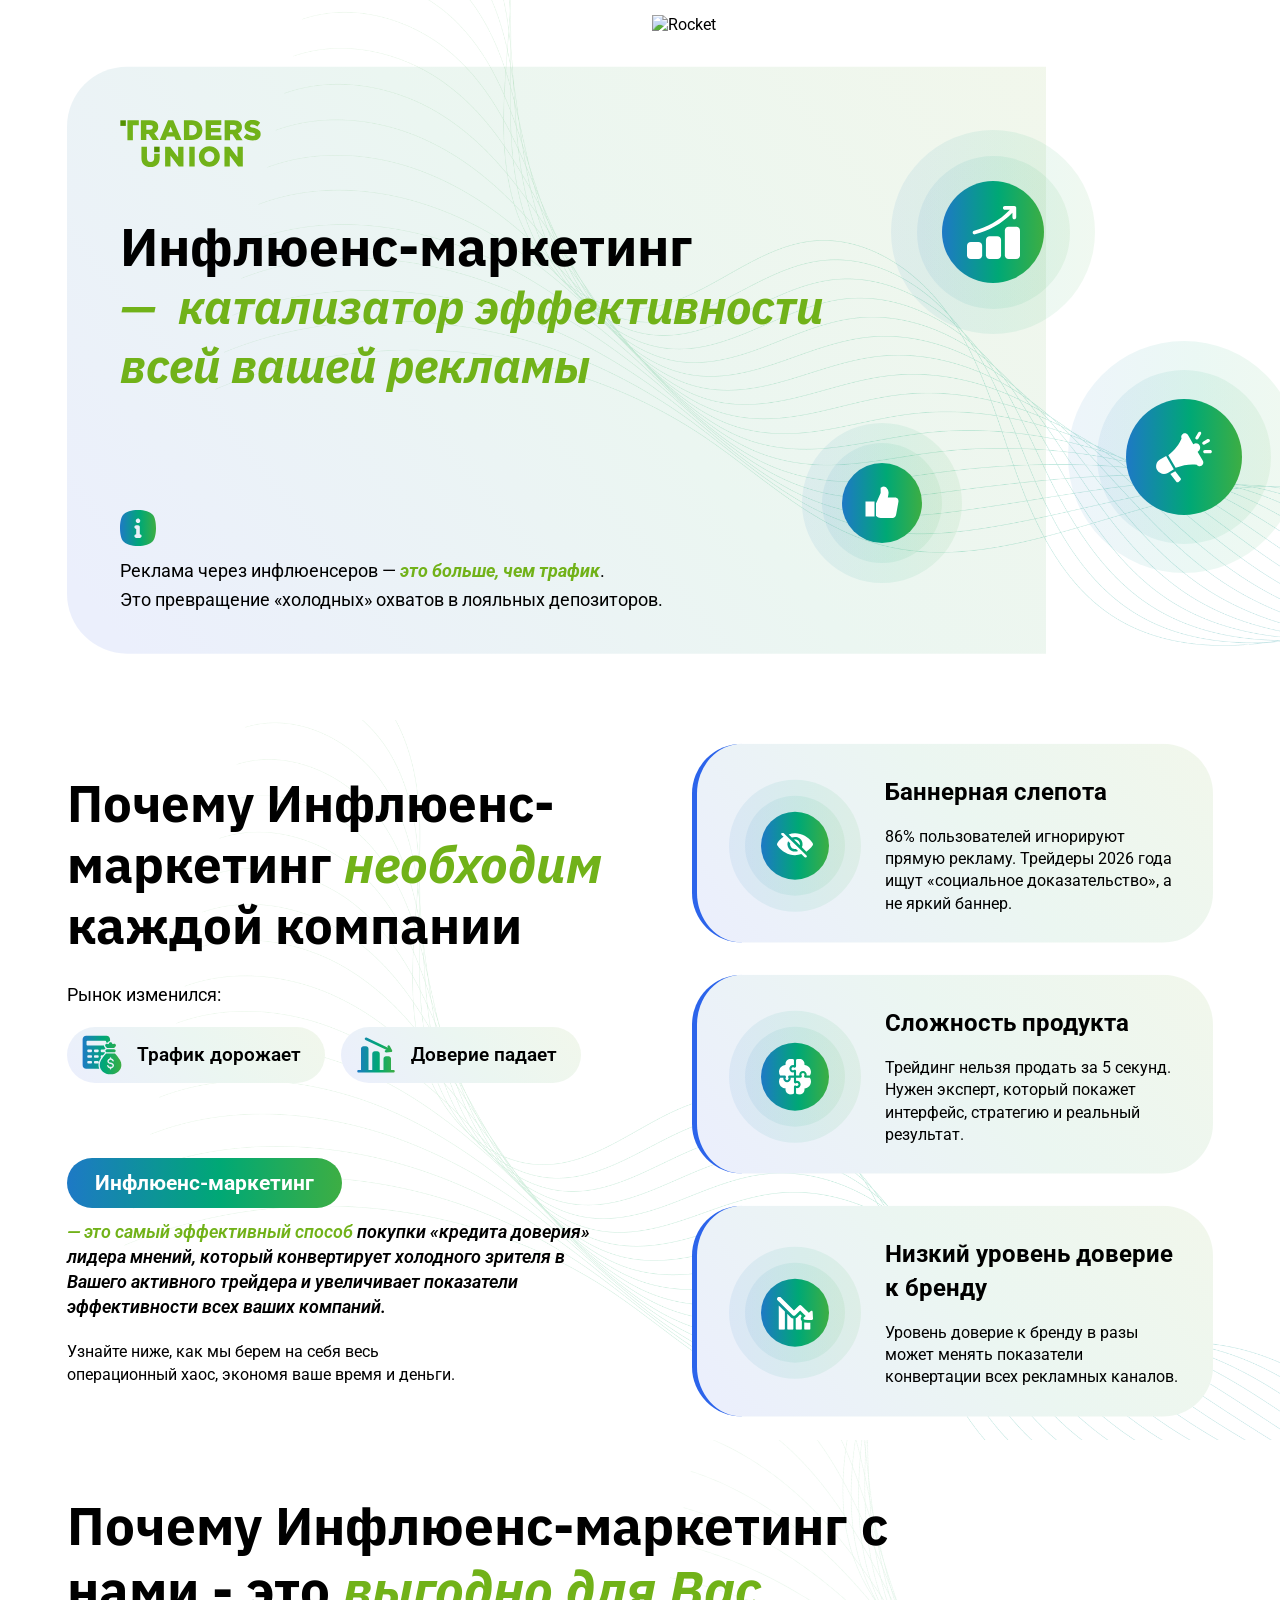
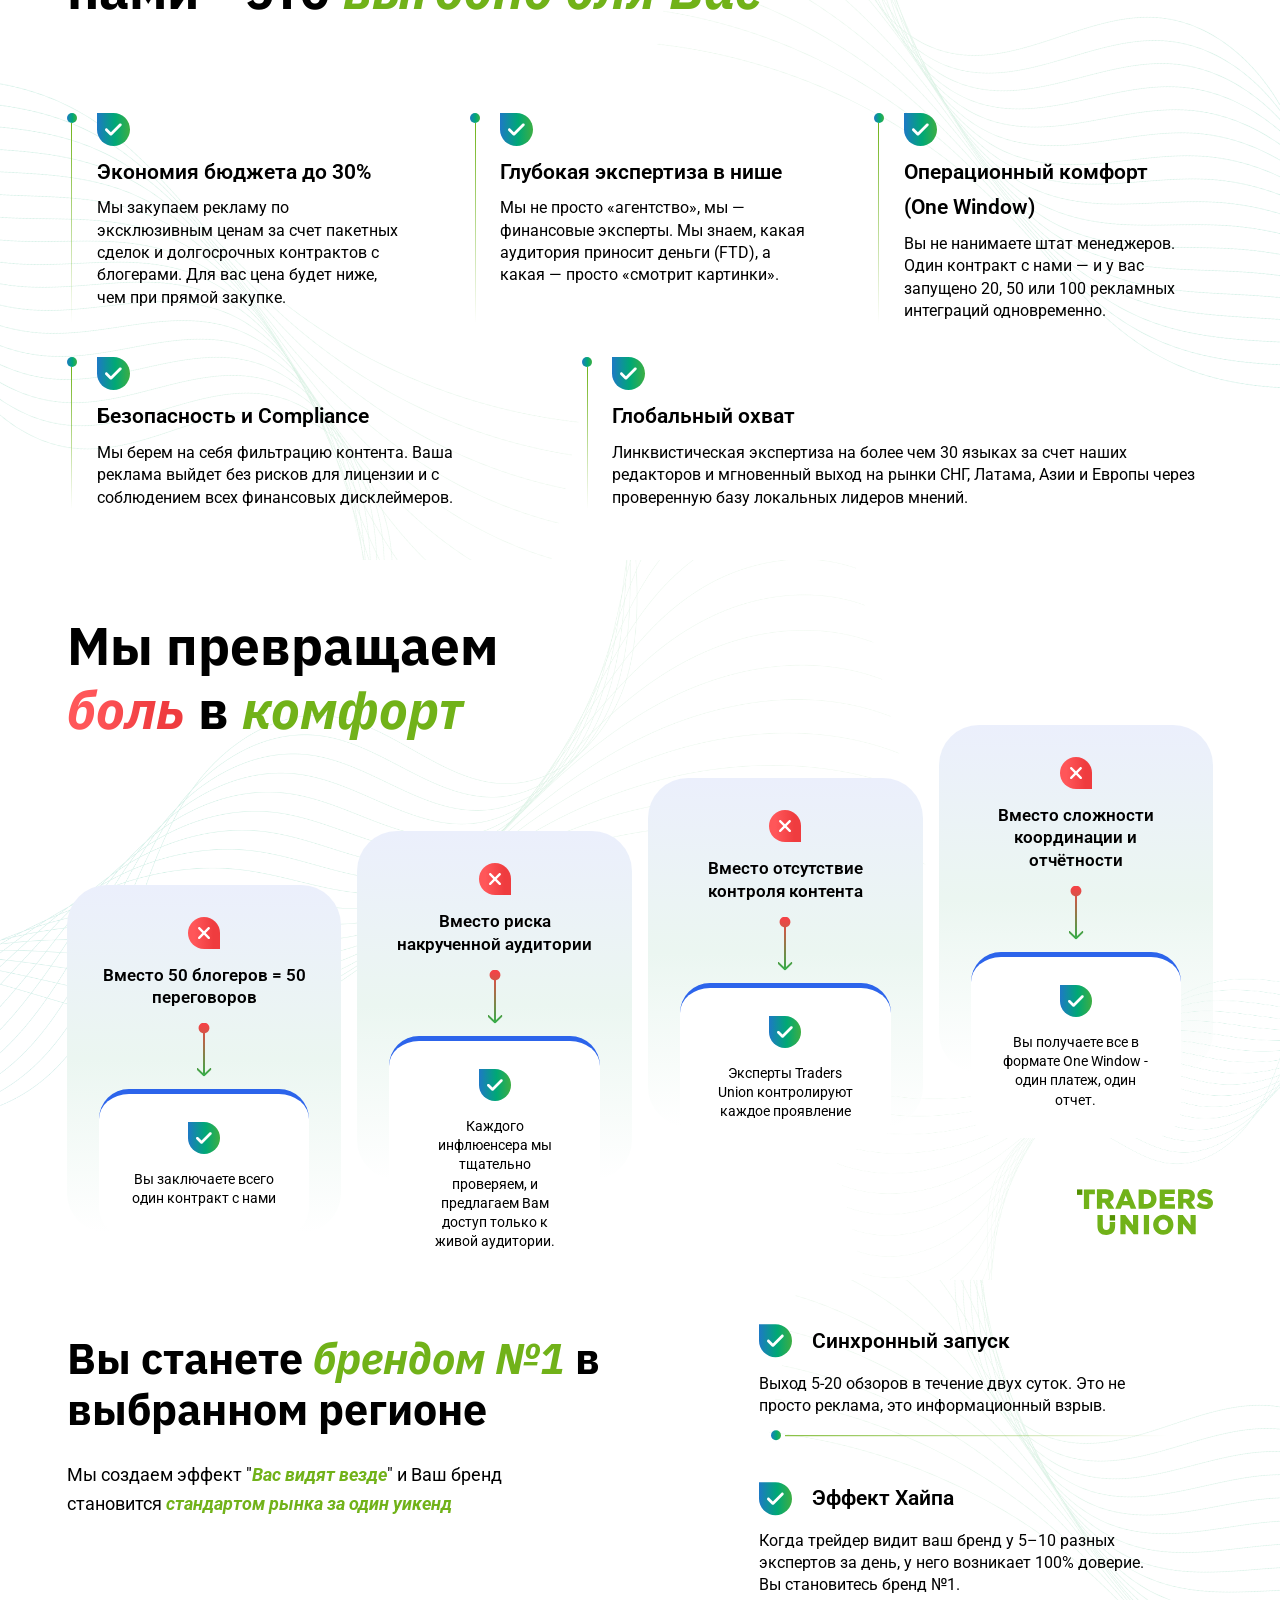
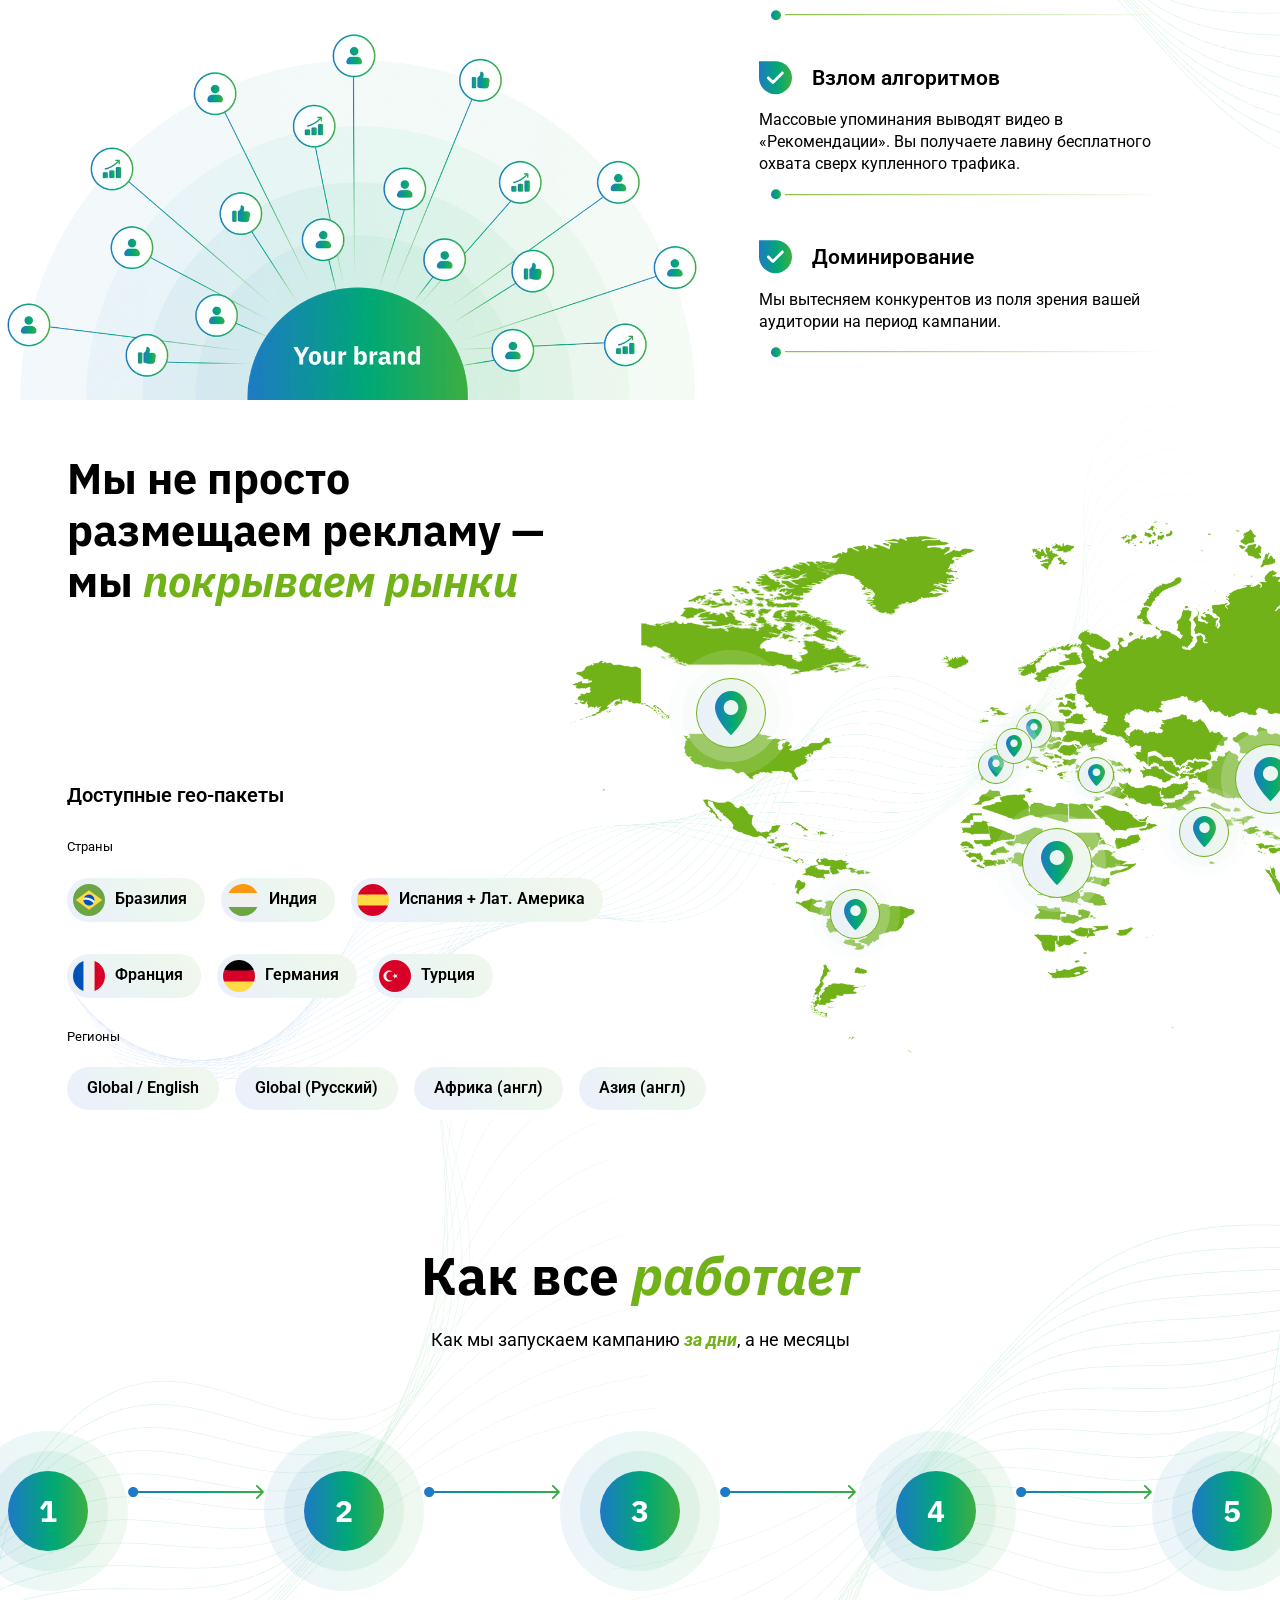
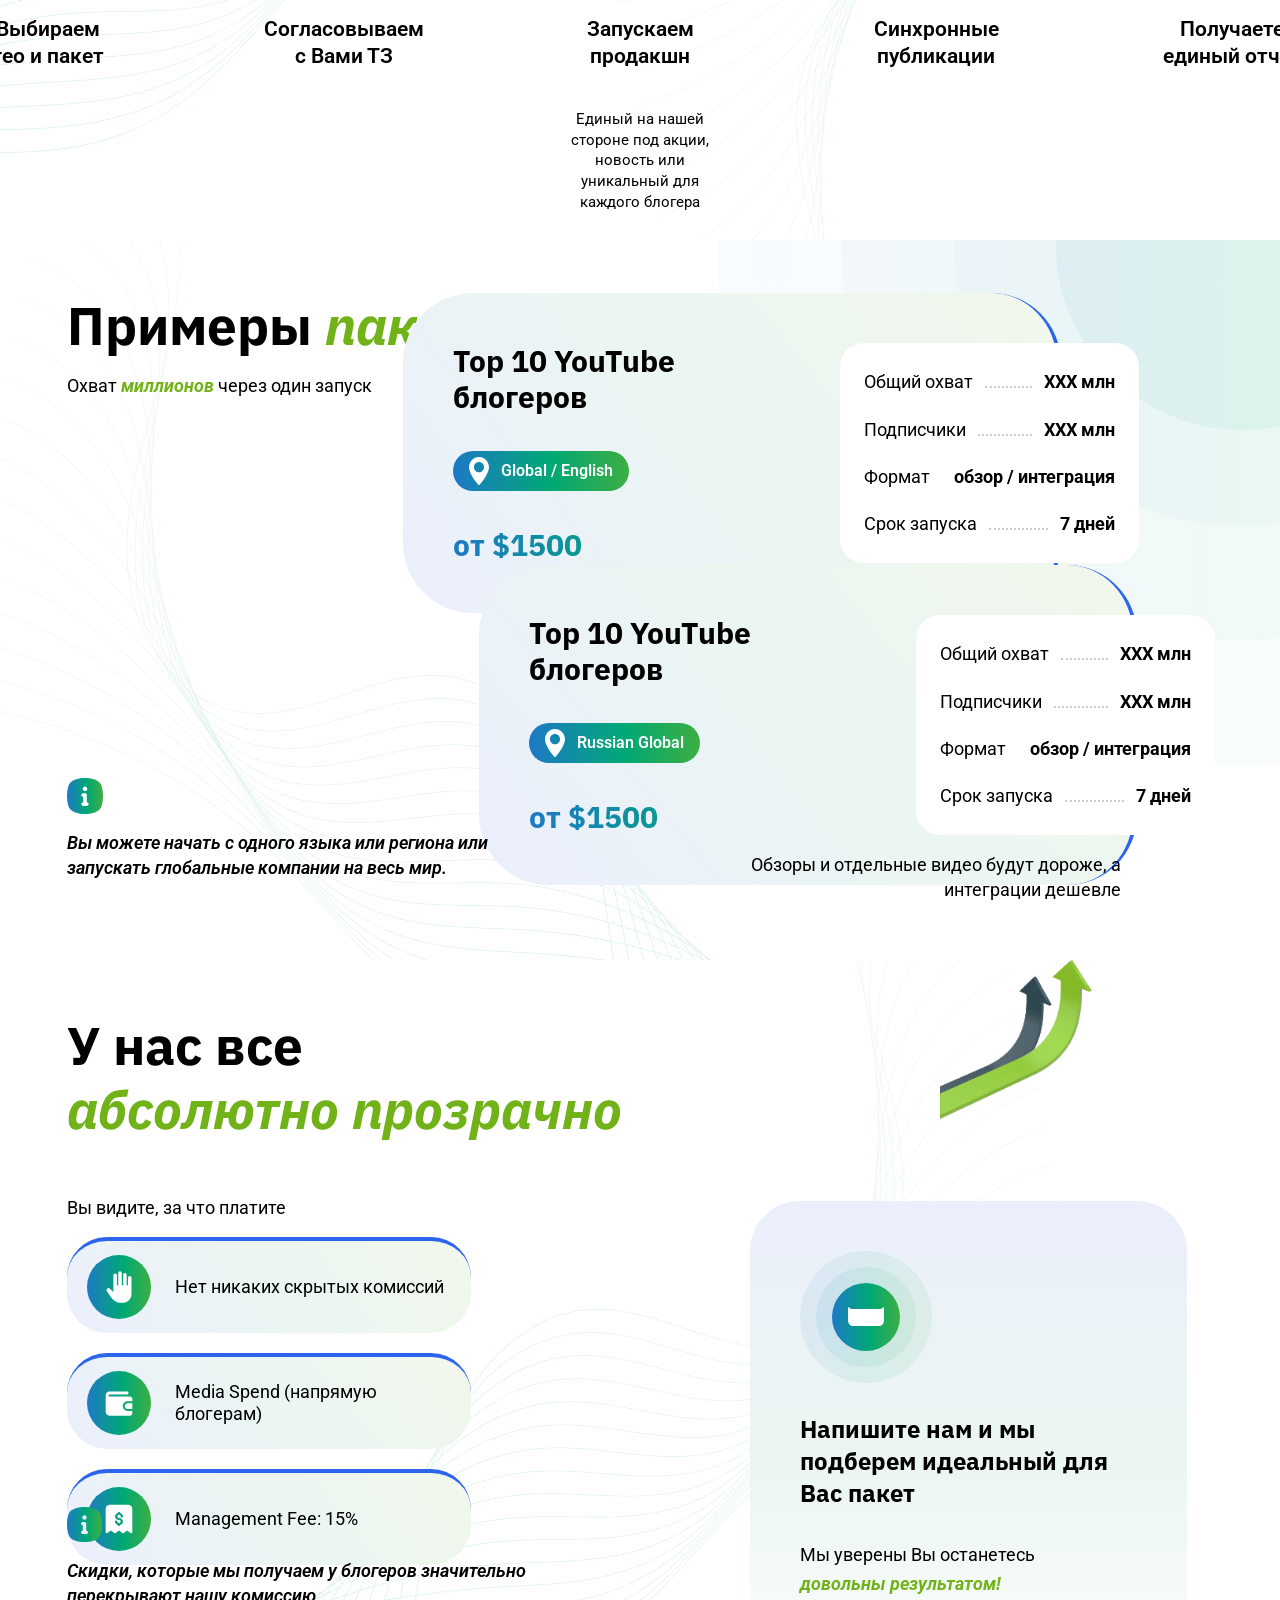
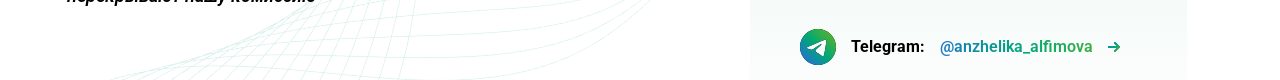
==== commit e7cd994e: "Виправлення дизайну: градієнт, іконки, піни, слайди 1-6 - Градієнт замінено на коректний (rgb 43,99," ====
--- a/index.html
+++ b/index.html
@@ -60,27 +60,25 @@
       <div class="s2-bg-lines">
         <img src="assets/backgrounds/bg-lines-2.png" alt="">
       </div>
-      <div class="s2-left">
-        <h2 class="s2-title">Почему <span>Инфлюенс-маркетинг</span> <span class="green-italic">необходим</span> каждой компании</h2>
-        <div class="s2-market-info">
-          <p class="s2-market-label">Рынок изменился:</p>
-          <div class="s2-tags">
-            <div class="s2-tag">
-              <img src="assets/icons/profit.svg" alt="" class="s2-tag-icon">
-              <span>Трафик дорожает</span>
-            </div>
-            <div class="s2-tag">
-              <img src="assets/icons/reduce.svg" alt="" class="s2-tag-icon">
-              <span>Доверие падает</span>
-            </div>
-          </div>
-        </div>
-        <div class="s2-green-badge">Инфлюенс-маркетинг</div>
-        <p class="s2-quote">
-          <span class="green-italic-semi">— это самый эффективный способ</span> покупки «кредита доверия» лидера мнений, который конвертирует холодного зрителя в Вашего активного трейдера и увеличивает показатели эффективности всех ваших компаний.
-        </p>
-        <p class="s2-cta">Узнайте ниже, как мы берем на себя весь операционный хаос, экономя ваше время и деньги.</p>
-      </div>
+      <h2 class="s2-title">Почему <span>Инфлюенс-маркетинг</span> <span class="green-italic">необходим</span> каждой компании</h2>
+      <div class="s2-market-info">
+        <p class="s2-market-label">Рынок изменился:</p>
+        <div class="s2-tags">
+          <div class="s2-tag">
+            <img src="assets/icons/profit.svg" alt="" class="s2-tag-icon">
+            <span>Трафик дорожает</span>
+          </div>
+          <div class="s2-tag">
+            <img src="assets/icons/reduce.svg" alt="" class="s2-tag-icon">
+            <span>Доверие падает</span>
+          </div>
+        </div>
+      </div>
+      <div class="s2-green-badge">Инфлюенс-маркетинг</div>
+      <p class="s2-quote">
+        <span class="green-italic-semi">— это самый эффективный способ</span> покупки «кредита доверия» лидера мнений, который конвертирует холодного зрителя в Вашего активного трейдера и увеличивает показатели эффективности всех ваших компаний.
+      </p>
+      <p class="s2-cta">Узнайте ниже, как мы берем на себя весь операционный хаос, экономя ваше время и деньги.</p>
       <div class="s2-cards">
         <div class="s2-card">
           <div class="s2-card-icon-wrap">
@@ -202,7 +200,7 @@
       </div>
       <h2 class="s4-title">Мы превращаем <span class="red-gradient-italic">боль</span> в <span class="green-italic">комфорт</span></h2>
       <div class="s4-cards">
-        <div class="s4-card" style="top: 487px; left: 100px;">
+        <div class="s4-card s4-card-1">
           <div class="s4-card-top">
             <div class="s4-red-badge"><img src="assets/icons/close-red.svg" alt=""></div>
             <p class="s4-problem">Вместо 50 блогеров = 50 переговоров</p>
@@ -213,7 +211,7 @@
             <p class="s4-solution">Вы заключаете всего один контракт с нами</p>
           </div>
         </div>
-        <div class="s4-card" style="top: 407px; left: 536px;">
+        <div class="s4-card s4-card-2">
           <div class="s4-card-top">
             <div class="s4-red-badge"><img src="assets/icons/close-red.svg" alt=""></div>
             <p class="s4-problem">Вместо риска накрученной аудитории</p>
@@ -224,7 +222,7 @@
             <p class="s4-solution">Каждого инфлюенсера мы тщательно проверяем, и предлагаем Вам доступ только к живой аудитории.</p>
           </div>
         </div>
-        <div class="s4-card" style="top: 327px; left: 972px;">
+        <div class="s4-card s4-card-3">
           <div class="s4-card-top">
             <div class="s4-red-badge"><img src="assets/icons/close-red.svg" alt=""></div>
             <p class="s4-problem">Вместо отсутствие контроля контента</p>
@@ -235,7 +233,7 @@
             <p class="s4-solution">Эксперты Traders Union контролируют каждое проявление</p>
           </div>
         </div>
-        <div class="s4-card" style="top: 247px; left: 1408px;">
+        <div class="s4-card s4-card-4">
           <div class="s4-card-top">
             <div class="s4-red-badge"><img src="assets/icons/close-red.svg" alt=""></div>
             <p class="s4-problem">Вместо сложности координации и отчётности</p>
@@ -264,13 +262,7 @@
         Мы создаем эффект "<span class="green-bold-italic">Вас видят везде</span>" и ​Ваш бренд становится <span class="green-bold-italic">стандартом рынка за один уикенд</span>
       </p>
       <div class="s5-visual">
-        <img src="assets/images/ellipse-outer.svg" alt="" class="s5-circle s5-circle-1">
-        <img src="assets/images/ellipse-2.svg" alt="" class="s5-circle s5-circle-2">
-        <img src="assets/images/ellipse-3.svg" alt="" class="s5-circle s5-circle-3">
-        <img src="assets/images/ellipse-4.svg" alt="" class="s5-circle s5-circle-4">
-        <img src="assets/images/ellipse-center.svg" alt="" class="s5-circle s5-circle-5">
-        <img src="assets/images/brand-network.svg" alt="" class="s5-network">
-        <div class="s5-brand-label">Your brand</div>
+        <img src="assets/images/brand.webp" alt="Brand network">
       </div>
       <div class="s5-points">
         <div class="s5-point">
@@ -324,39 +316,38 @@
         fetch('map-fragment.html').then(r=>r.text()).then(html=>{
           const c=document.getElementById('world-map-container');
           c.innerHTML=html+`
-<div class="map-pin map-pin-lg" style="inset:29.01% 75.02% 49.33% 10.08%"><img src="assets/map/pin.svg" alt=""></div>
-<div class="map-pin map-pin-lg" style="inset:52.57% 39.82% 25.77% 45.28%"><img src="assets/map/pin.svg" alt=""></div>
-<div class="map-pin map-pin-lg" style="inset:39.37% 16.78% 38.96% 68.32%"><img src="assets/map/pin.svg" alt=""></div>
-<div class="map-pin map-pin-md" style="inset:65.03% 64.64% 22.09% 26.49%"><img src="assets/map/pin1.svg" alt=""></div>
-<div class="map-pin map-pin-md" style="inset:52.04% 26.92% 35.07% 64.22%"><img src="assets/map/pin1.svg" alt=""></div>
-<div class="map-pin map-pin-sm" style="inset:44.93% 39.81% 45.76% 53.79%"><img src="assets/map/pin2.svg" alt=""></div>
-<div class="map-pin map-pin-sm" style="inset:43.56% 50.69% 47.13% 42.91%"><img src="assets/map/pin2.svg" alt=""></div>
-<div class="map-pin map-pin-sm" style="inset:37.80% 46.51% 52.89% 47.08%"><img src="assets/map/pin2.svg" alt=""></div>
-<div class="map-pin map-pin-sm" style="inset:40.42% 48.67% 50.27% 44.92%"><img src="assets/map/pin2.svg" alt=""></div>`;
+<div class="map-pin map-pin-lg" style="inset:29.01% 75.02% 49.33% 10.08%"><div class="pin-outer"><div class="pin-mid"><div class="pin-inner"><img src="assets/map/pin.svg" alt=""></div></div></div></div>
+<div class="map-pin map-pin-lg" style="inset:52.57% 39.82% 25.77% 45.28%"><div class="pin-outer"><div class="pin-mid"><div class="pin-inner"><img src="assets/map/pin.svg" alt=""></div></div></div></div>
+<div class="map-pin map-pin-lg" style="inset:39.37% 16.78% 38.96% 68.32%"><div class="pin-outer"><div class="pin-mid"><div class="pin-inner"><img src="assets/map/pin.svg" alt=""></div></div></div></div>
+<div class="map-pin map-pin-md" style="inset:65.03% 64.64% 22.09% 26.49%"><div class="pin-outer"><div class="pin-mid"><div class="pin-inner"><img src="assets/map/pin1.svg" alt=""></div></div></div></div>
+<div class="map-pin map-pin-md" style="inset:52.04% 26.92% 35.07% 64.22%"><div class="pin-outer"><div class="pin-mid"><div class="pin-inner"><img src="assets/map/pin1.svg" alt=""></div></div></div></div>
+<div class="map-pin map-pin-sm" style="inset:44.93% 39.81% 45.76% 53.79%"><div class="pin-outer"><div class="pin-mid"><div class="pin-inner"><img src="assets/map/pin2.svg" alt=""></div></div></div></div>
+<div class="map-pin map-pin-sm" style="inset:43.56% 50.69% 47.13% 42.91%"><div class="pin-outer"><div class="pin-mid"><div class="pin-inner"><img src="assets/map/pin2.svg" alt=""></div></div></div></div>
+<div class="map-pin map-pin-sm" style="inset:37.80% 46.51% 52.89% 47.08%"><div class="pin-outer"><div class="pin-mid"><div class="pin-inner"><img src="assets/map/pin2.svg" alt=""></div></div></div></div>
+<div class="map-pin map-pin-sm" style="inset:40.42% 48.67% 50.27% 44.92%"><div class="pin-outer"><div class="pin-mid"><div class="pin-inner"><img src="assets/map/pin2.svg" alt=""></div></div></div></div>`;
         });
       </script>
       <div class="s6-bottom">
-        <div class="s6-section">
-          <p class="s6-label">Доступные гео-пакеты</p>
-          <div class="s6-countries-block">
-            <p class="s6-section-label">Страны</p>
-            <div class="s6-countries">
-              <div class="s6-country"><span class="s6-flag">&#x1F1E7;&#x1F1F7;</span> Бразилия</div>
-              <div class="s6-country"><span class="s6-flag">&#x1F1EE;&#x1F1F3;</span> Индия</div>
-              <div class="s6-country"><span class="s6-flag">&#x1F1EA;&#x1F1F8;</span> Испания + Лат. Америка</div>
-              <div class="s6-country"><span class="s6-flag">&#x1F1EB;&#x1F1F7;</span> Франция</div>
-              <div class="s6-country"><span class="s6-flag">&#x1F1E9;&#x1F1EA;</span> Германия</div>
-              <div class="s6-country"><span class="s6-flag">&#x1F1F9;&#x1F1F7;</span> Турция</div>
-            </div>
-          </div>
-          <div class="s6-regions-block">
-            <p class="s6-section-label">Регионы</p>
-            <div class="s6-regions">
-              <div class="s6-region-badge">Global / English</div>
-              <div class="s6-region-badge">Global (Русский)</div>
-              <div class="s6-region-badge">Африка (англ)</div>
-              <div class="s6-region-badge">Азия (англ)</div>
-            </div>
+        <p class="s6-label">Доступные гео-пакеты</p>
+        <div class="s6-countries-block">
+          <p class="s6-section-label">Страны</p>
+          <div class="s6-countries">
+            <div class="s6-pill"><img src="assets/icons/flag-brazil.svg" class="s6-flag" alt=""><span>Бразилия</span></div>
+            <div class="s6-pill"><img src="assets/icons/flag-india.svg" class="s6-flag" alt=""><span>Индия</span></div>
+            <div class="s6-pill"><img src="assets/icons/flag-spain.svg" class="s6-flag" alt=""><span>Испания + Лат. Америка</span></div>
+            <div style="flex-basis:100%;height:0"></div>
+            <div class="s6-pill"><img src="assets/icons/flag-france.svg" class="s6-flag" alt=""><span>Франция</span></div>
+            <div class="s6-pill"><img src="assets/icons/flag-germany.svg" class="s6-flag" alt=""><span>Германия</span></div>
+            <div class="s6-pill"><img src="assets/icons/flag-turkey.svg" class="s6-flag" alt=""><span>Турция</span></div>
+          </div>
+        </div>
+        <div class="s6-regions-block">
+          <p class="s6-section-label">Регионы</p>
+          <div class="s6-regions">
+            <div class="s6-pill s6-pill-text">Global / English</div>
+            <div class="s6-pill s6-pill-text">Global (Русский)</div>
+            <div class="s6-pill s6-pill-text">Африка (англ)</div>
+            <div class="s6-pill s6-pill-text">Азия (англ)</div>
           </div>
         </div>
       </div>
--- a/styles.css
+++ b/styles.css
@@ -13,7 +13,7 @@
 
 body {
   font-family: 'Roboto', sans-serif;
-  background: #f5f5f5;
+  background: #fff;
   color: #000;
   overflow-x: hidden;
 }
@@ -39,9 +39,9 @@
   --green: #71b219;
   --blue: #2c64eb;
   --teal: #00a875;
-  --gradient: linear-gradient(90deg, #2c64eb 26.219%, #00a875 55.438%, #71b219 137.09%);
+  --gradient: linear-gradient(90deg, rgb(43, 99, 235) -26%, rgb(0, 168, 117) 55.5%, rgb(112, 179, 26) 137%);
   --gradient-bg: linear-gradient(51deg, #ebeffc 4.23%, #ebf6f1 54.13%, #f2f7eb 104.04%);
-  --gradient-bg-soft: linear-gradient(51deg, rgba(44,100,235,0.06) 26.22%, rgba(0,168,117,0.06) 55.44%, rgba(113,178,25,0.06) 137.09%);
+  --gradient-bg-soft: linear-gradient(90deg, rgba(44,100,235,0.08) -26%, rgba(0,168,117,0.08) 55.5%, rgba(113,178,25,0.08) 137%);
   --red-gradient: linear-gradient(90deg, #ff5659 19.72%, #ef3c3f 78.86%);
   --slide-width: 1920;
   --slide-height: 1080;
@@ -90,7 +90,7 @@
 }
 
 .slide + .slide {
-  margin-top: 4px;
+  margin-top: 0;
 }
 
 .slide-inner {
@@ -104,21 +104,24 @@
    ============================================ */
 .icon-circle-outer {
   background: var(--gradient-bg-soft);
-  border-radius: 80px;
+  border-radius: 50%;
   padding: 20px;
   display: inline-flex;
   align-items: center;
+  justify-content: center;
 }
 .icon-circle-mid {
   background: var(--gradient-bg-soft);
-  border-radius: 80px;
+  border-radius: 50%;
   padding: 20px;
   display: inline-flex;
   align-items: center;
+  justify-content: center;
 }
 .icon-circle-inner {
-  border-radius: 78px;
-  padding: 32px;
+  border-radius: 50%;
+  width: 80px;
+  height: 80px;
   display: flex;
   align-items: center;
   justify-content: center;
@@ -135,21 +138,24 @@
 /* Smaller variant */
 .icon-circle-outer-sm {
   background: var(--gradient-bg-soft);
-  border-radius: 80px;
+  border-radius: 50%;
   padding: 16px;
   display: inline-flex;
   align-items: center;
+  justify-content: center;
 }
 .icon-circle-mid-sm {
   background: var(--gradient-bg-soft);
-  border-radius: 80px;
+  border-radius: 50%;
   padding: 16px;
   display: inline-flex;
   align-items: center;
+  justify-content: center;
 }
 .icon-circle-inner-sm {
-  border-radius: 78px;
-  padding: 16px;
+  border-radius: 50%;
+  width: 68px;
+  height: 68px;
   display: flex;
   align-items: center;
   justify-content: center;
@@ -211,7 +217,7 @@
 .s1-title-block {
   position: absolute;
   top: 29.72%; /* 321/1080 */
-  left: 5.21%; /* 100/1920 */
+  left: 9.38%; /* 180/1920 */
   width: 56.3%; /* 1081/1920 */
 }
 
@@ -235,15 +241,13 @@
   top: 70.83%; /* 765/1080 */
   left: 9.38%; /* 180/1920 */
   display: flex;
-  align-items: flex-start;
-  gap: 12px;
+  flex-direction: column;
+  gap: 10px;
 }
 
 .s1-info-icon {
   width: 36px;
   height: 36px;
-  flex-shrink: 0;
-  margin-top: 46px;
   object-fit: contain;
 }
 
@@ -253,7 +257,6 @@
   font-size: clamp(14px, 1.406vw, 27px);
   line-height: 1.63;
   color: #000;
-  max-width: 650px;
 }
 
 .s1-rocket {
@@ -279,27 +282,30 @@
   z-index: 2;
 }
 .s1-icon-1 {
-  top: 18.06%; /* 195/1080 */
-  left: 69.64%; /* 1337/1920 */
+  top: 18.06%;
+  left: 69.64%;
 }
 .s1-icon-1 .icon-circle-outer { padding: 25.5px; }
 .s1-icon-1 .icon-circle-mid { padding: 25.5px; }
-.s1-icon-1 .icon-circle-inner { padding: 40.8px; border-radius: 99px; width: 102px; height: 102px; }
+.s1-icon-1 .icon-circle-inner { width: 102px; height: 102px; }
 .s1-icon-1 .icon-circle-inner img { width: 53px; height: 53px; }
 
 .s1-icon-2 {
-  top: 58.7%; /* 634/1080 */
-  left: 62.66%; /* 1203/1920 */
-}
+  top: 58.7%;
+  left: 62.66%;
+}
+.s1-icon-2 .icon-circle-outer { padding: 20px; }
+.s1-icon-2 .icon-circle-mid { padding: 20px; }
 .s1-icon-2 .icon-circle-inner { width: 80px; height: 80px; }
+.s1-icon-2 .icon-circle-inner img { width: 36px; height: 36px; }
 
 .s1-icon-3 {
-  top: 47.31%; /* 511/1080 */
-  left: 83.44%; /* 1602/1920 */
+  top: 47.31%;
+  left: 83.44%;
 }
 .s1-icon-3 .icon-circle-outer { padding: 29px; }
 .s1-icon-3 .icon-circle-mid { padding: 29px; }
-.s1-icon-3 .icon-circle-inner { padding: 46.4px; border-radius: 113px; width: 116px; height: 116px; }
+.s1-icon-3 .icon-circle-inner { width: 116px; height: 116px; }
 .s1-icon-3 .icon-circle-inner img { width: 58px; height: 58px; }
 
 /* ============================================
@@ -321,24 +327,25 @@
   object-fit: cover;
 }
 
-.s2-left {
+.s2-title {
   position: absolute;
   top: 7.41%; /* 80/1080 */
   left: 5.21%; /* 100/1920 */
   width: 47.03%; /* 903/1920 */
-}
-
-.s2-title {
   font-family: 'IBM Plex Sans', sans-serif;
   font-weight: 700;
   font-size: clamp(28px, 3.96vw, 76px);
   line-height: 1.2;
   color: #000;
-  margin-bottom: 36px;
+  z-index: 2;
 }
 
 .s2-market-info {
-  margin-top: 12px;
+  position: absolute;
+  left: 5.21%; /* 100/1920 */
+  top: 36.39%; /* 393/1080 */
+  width: 48%;
+  z-index: 2;
 }
 
 .s2-market-label {
@@ -350,7 +357,7 @@
 .s2-tags {
   display: flex;
   gap: 16px;
-  flex-wrap: wrap;
+  flex-wrap: nowrap;
 }
 
 .s2-tag {
@@ -376,8 +383,10 @@
 }
 
 .s2-green-badge {
+  position: absolute;
+  left: 5.21%;
+  top: 60.83%; /* 657/1080 */
   display: inline-block;
-  margin-top: 30px;
   padding: 10px 28px;
   border-radius: 40px;
   background: var(--gradient);
@@ -385,25 +394,32 @@
   font-weight: 700;
   font-size: clamp(16px, 1.667vw, 32px);
   line-height: 1.4;
+  z-index: 2;
 }
 
 .s2-quote {
-  margin-top: 16px;
+  position: absolute;
+  left: 5.21%;
+  top: 69.26%; /* 748/1080 */
   font-weight: 600;
   font-style: italic;
   font-size: clamp(14px, 1.406vw, 27px);
   line-height: 1.4;
   color: #000;
-  max-width: 787px;
+  width: 41%;
+  z-index: 2;
 }
 
 .s2-cta {
-  margin-top: 16px;
+  position: absolute;
+  left: 5.21%;
+  top: 86.3%; /* 932/1080 */
   font-weight: 400;
   font-size: clamp(12px, 1.25vw, 24px);
   line-height: 1.4;
   color: #000;
-  max-width: 638px;
+  width: 33.23%;
+  z-index: 2;
 }
 
 /* Right cards */
@@ -493,8 +509,8 @@
 .s3-features-top {
   position: absolute;
   top: 37.87%; /* 409/1080 */
-  left: 5.21%;
-  right: 5.21%;
+  left: 5.21%; /* 100/1920 */
+  width: 89.58%; /* 1720/1920 */
   display: flex;
   gap: 64px;
 }
@@ -503,7 +519,7 @@
   position: absolute;
   top: 71.85%; /* 776/1080 */
   left: 5.21%;
-  right: 5.21%;
+  width: 89.58%; /* 1720/1920 */
   display: flex;
   gap: 64px;
 }
@@ -513,10 +529,12 @@
   display: flex;
   gap: 20px;
   align-items: stretch;
+  min-width: 0;
 }
 
 .s3-feature-wide {
-  flex: 1.48;
+  width: 39.38%; /* 756/1920 */
+  flex: none;
 }
 
 .s3-feature-line {
@@ -538,7 +556,7 @@
 .s3-line-dashed {
   flex: 1;
   width: 1px;
-  border-left: 1px dashed var(--green);
+  background: linear-gradient(to bottom, rgb(112, 179, 26), rgba(112, 179, 26, 0));
 }
 
 .s3-feature-content {
@@ -549,10 +567,14 @@
   width: 33px;
   height: 33px;
   margin-bottom: 8px;
+  background: var(--gradient);
+  border-radius: 0 32px 32px 32px;
+  padding: 8px;
+  backdrop-filter: blur(10px);
 }
 .s3-badge img {
-  width: 100%;
-  height: 100%;
+  width: 17px;
+  height: 17px;
   object-fit: contain;
 }
 
@@ -631,6 +653,10 @@
   align-items: center;
   gap: 24px;
 }
+.s4-card-1 { top: 45.09%; left: 5.21%; }   /* 487/1080, 100/1920 */
+.s4-card-2 { top: 37.69%; left: 27.92%; }  /* 407/1080, 536/1920 */
+.s4-card-3 { top: 30.28%; left: 50.63%; }  /* 327/1080, 972/1920 */
+.s4-card-4 { top: 22.87%; left: 73.33%; }  /* 247/1080, 1408/1920 */
 
 .s4-card-top {
   display: flex;
@@ -750,14 +776,14 @@
   width: 48.85%; /* 938/1920 */
   font-family: 'IBM Plex Sans', sans-serif;
   font-weight: 700;
-  font-size: clamp(28px, 4.167vw, 80px);
+  font-size: clamp(24px, 3.33vw, 64px);
   line-height: 1.2;
   color: #000;
 }
 
 .s5-subtitle {
   position: absolute;
-  top: 27.96%; /* 302/1080 */
+  top: 25%;
   left: 5.21%;
   width: 36.09%; /* 693/1920 */
   font-size: clamp(14px, 1.406vw, 27px);
@@ -767,43 +793,18 @@
 
 .s5-visual {
   position: absolute;
-  top: 42.41%; /* 458/1080 */
+  top: 30%;
   left: 0;
-  width: 57.14%;
-  height: 57.59%;
-  pointer-events: none;
-}
-
-.s5-circle {
-  position: absolute;
-  left: 50%;
-  transform: translateX(-50%);
-}
-.s5-circle-1 { width: 62.58%; top: 3.6%; }
-.s5-circle-2 { width: 50.39%; top: 13.3%; }
-.s5-circle-3 { width: 39.95%; top: 21.6%; }
-.s5-circle-4 { width: 30.16%; top: 29.4%; }
-.s5-circle-5 { width: 20.47%; top: 37.1%; }
-
-.s5-network {
-  position: absolute;
-  top: 3.5%;
-  left: 0;
+  width: 55%;
+  bottom: 0;
+  overflow: visible;
+}
+.s5-visual img {
   width: 100%;
   height: auto;
-}
-
-.s5-brand-label {
-  position: absolute;
-  bottom: 8%;
-  left: 50%;
-  transform: translateX(-50%);
-  font-family: 'IBM Plex Sans', sans-serif;
-  font-weight: 700;
-  font-size: clamp(16px, 2.31vw, 44px);
-  color: #fff;
-  text-align: center;
-  z-index: 2;
+  position: absolute;
+  bottom: 0;
+  left: 0;
 }
 
 /* Points on the right */
@@ -815,7 +816,7 @@
   width: 31.82%; /* 611/1920 */
   display: flex;
   flex-direction: column;
-  gap: 82px;
+  gap: 40px;
 }
 
 .s5-point {
@@ -834,10 +835,13 @@
   width: 33px;
   height: 33px;
   flex-shrink: 0;
+  background: var(--gradient);
+  border-radius: 0 32px 32px 32px;
+  padding: 8px;
 }
 .s5-check-badge img {
-  width: 100%;
-  height: 100%;
+  width: 17px;
+  height: 17px;
   object-fit: contain;
 }
 
@@ -872,8 +876,8 @@
 .s5-point-line::after {
   content: '';
   flex: 1;
-  height: 0;
-  border-top: 1px dashed var(--green);
+  height: 1px;
+  background: linear-gradient(to right, rgb(112, 179, 26), rgba(112, 179, 26, 0));
 }
 
 /* ============================================
@@ -917,75 +921,74 @@
 
 .s6-bottom {
   position: absolute;
-  bottom: 5%;
-  left: 5.21%;
-  width: 90%;
+  top: 53.15%; /* 574/1080 */
+  left: 5.21%; /* 100/1920 */
+  width: 51.93%; /* 997/1920 */
+  display: flex;
+  flex-direction: column;
+  gap: 28px;
   z-index: 2;
 }
 
 .s6-label {
+  font-family: 'Roboto', sans-serif;
   font-weight: 600;
-  font-size: clamp(14px, 1.406vw, 27px);
-  line-height: 1.4;
-  color: #000;
-  margin-bottom: 16px;
+  font-size: clamp(18px, 1.56vw, 30px);
+  line-height: 1.27;
+  color: #000;
 }
 
 .s6-section-label {
+  font-family: 'Roboto', sans-serif;
   font-weight: 400;
-  font-size: clamp(11px, 1.042vw, 20px);
-  line-height: 1.4;
-  color: #666;
-  margin-bottom: 10px;
-}
-
-.s6-countries-block {
-  margin-bottom: 20px;
-}
-
-.s6-countries {
+  font-size: clamp(12px, 1.04vw, 20px);
+  line-height: 1.63;
+  color: #000;
+  margin-bottom: 8px;
+}
+
+.s6-countries-block,
+.s6-regions-block {
+  display: flex;
+  flex-direction: column;
+  gap: 12px;
+}
+
+.s6-countries,
+.s6-regions {
   display: flex;
   flex-wrap: wrap;
-  gap: 24px;
-}
-
-.s6-country {
-  display: flex;
-  align-items: center;
-  gap: 8px;
+  gap: 16px;
+}
+
+.s6-pill {
+  display: flex;
+  align-items: center;
+  gap: 10px;
+  padding: 6px 18px 6px 6px;
+  border-radius: 70px;
+  background: linear-gradient(46deg, #ebeffc 4.23%, #ebf6f1 54.13%, #f2f7eb 104.04%);
+}
+
+.s6-pill span,
+.s6-pill-text {
+  font-family: 'Roboto', sans-serif;
   font-weight: 600;
-  font-size: clamp(11px, 1.042vw, 20px);
-  line-height: 1.4;
-  color: #000;
+  font-size: clamp(14px, 1.25vw, 22px);
+  line-height: 1.67;
+  color: #000;
+  white-space: nowrap;
+}
+
+.s6-pill-text {
+  padding: 8px 20px;
 }
 
 .s6-flag {
-  width: 28px;
-  height: 28px;
-  border-radius: 50%;
+  width: 32px;
+  height: 32px;
   flex-shrink: 0;
-  display: inline-flex;
-  align-items: center;
-  justify-content: center;
-  font-size: 20px;
-  line-height: 1;
-  overflow: hidden;
-}
-
-.s6-regions {
-  display: flex;
-  gap: 16px;
-  flex-wrap: wrap;
-}
-
-.s6-region-badge {
-  padding: 8px 20px;
-  border-radius: 40px;
-  border: 2px solid var(--blue);
-  font-weight: 600;
-  font-size: clamp(11px, 1.042vw, 20px);
-  line-height: 1.4;
-  color: #000;
+  object-fit: contain;
 }
 
 /* ============================================
--- a/map-countries.css
+++ b/map-countries.css
@@ -1,8 +1,59 @@
 .world-map { position: relative; width: 100%; aspect-ratio: 1389/955; }
 .world-map .country { position: absolute; }
 .world-map .country img { display: block; width: 100%; height: 100%; }
-.world-map .map-pin { position: absolute; z-index: 5; }
-.world-map .map-pin img { display: block; width: 100%; height: 100%; }
+/* Pin markers */
+.map-pin {
+  position: absolute;
+  z-index: 5;
+  display: flex;
+  align-items: center;
+  justify-content: center;
+  border-radius: 50%;
+}
+.pin-outer {
+  display: flex;
+  align-items: center;
+  justify-content: center;
+  border-radius: 50%;
+  background: linear-gradient(45deg, rgba(235,239,252,0.15) 0%, rgba(235,246,241,0.15) 50%, rgba(242,247,235,0.15) 100%);
+}
+.pin-mid {
+  display: flex;
+  align-items: center;
+  justify-content: center;
+  border-radius: 50%;
+  background: linear-gradient(45deg, rgba(235,239,252,0.25) 0%, rgba(235,246,241,0.25) 50%, rgba(242,247,235,0.25) 100%);
+}
+.pin-inner {
+  display: flex;
+  align-items: center;
+  justify-content: center;
+  border-radius: 50%;
+  border: 1px solid #71b219;
+  background: linear-gradient(74deg, #ebeffc 4.23%, #ebf6f1 54.13%, #f2f7eb 104.04%);
+}
+.pin-inner img {
+  width: auto !important;
+  height: auto !important;
+  max-width: 48%;
+  max-height: 65%;
+  object-fit: contain;
+}
+
+/* Large pins */
+.map-pin-lg .pin-outer { padding: 14px; }
+.map-pin-lg .pin-mid { padding: 14px; }
+.map-pin-lg .pin-inner { width: 70px; height: 70px; }
+
+/* Medium pins */
+.map-pin-md .pin-outer { padding: 10px; }
+.map-pin-md .pin-mid { padding: 10px; }
+.map-pin-md .pin-inner { width: 50px; height: 50px; border-width: 0.6px; }
+
+/* Small pins */
+.map-pin-sm .pin-outer { padding: 7px; }
+.map-pin-sm .pin-mid { padding: 7px; }
+.map-pin-sm .pin-inner { width: 36px; height: 36px; border-width: 0.4px; }
 
 .country-ad { inset: 47.56% 52.48% 52.33% 47.43%; }
 .country-ae { inset: 55.67% 37.29% 42.82% 61.37%; }
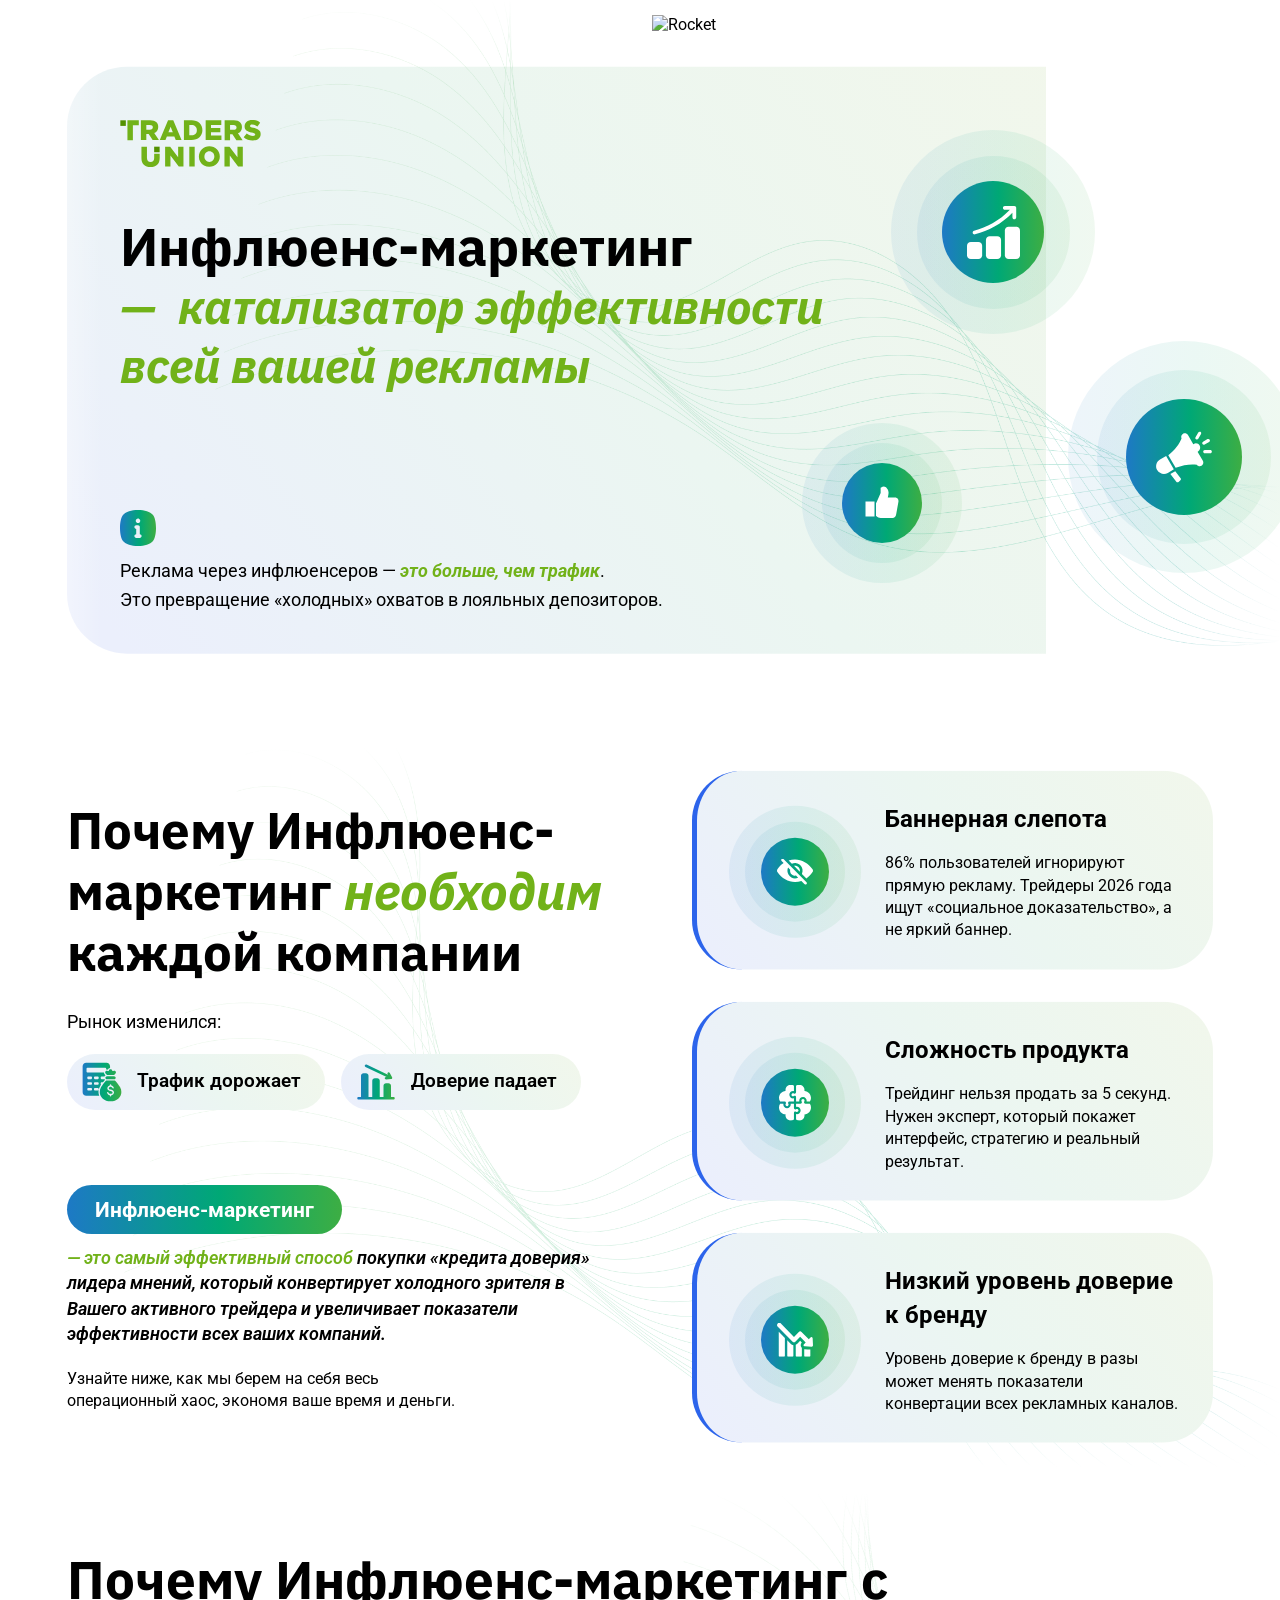
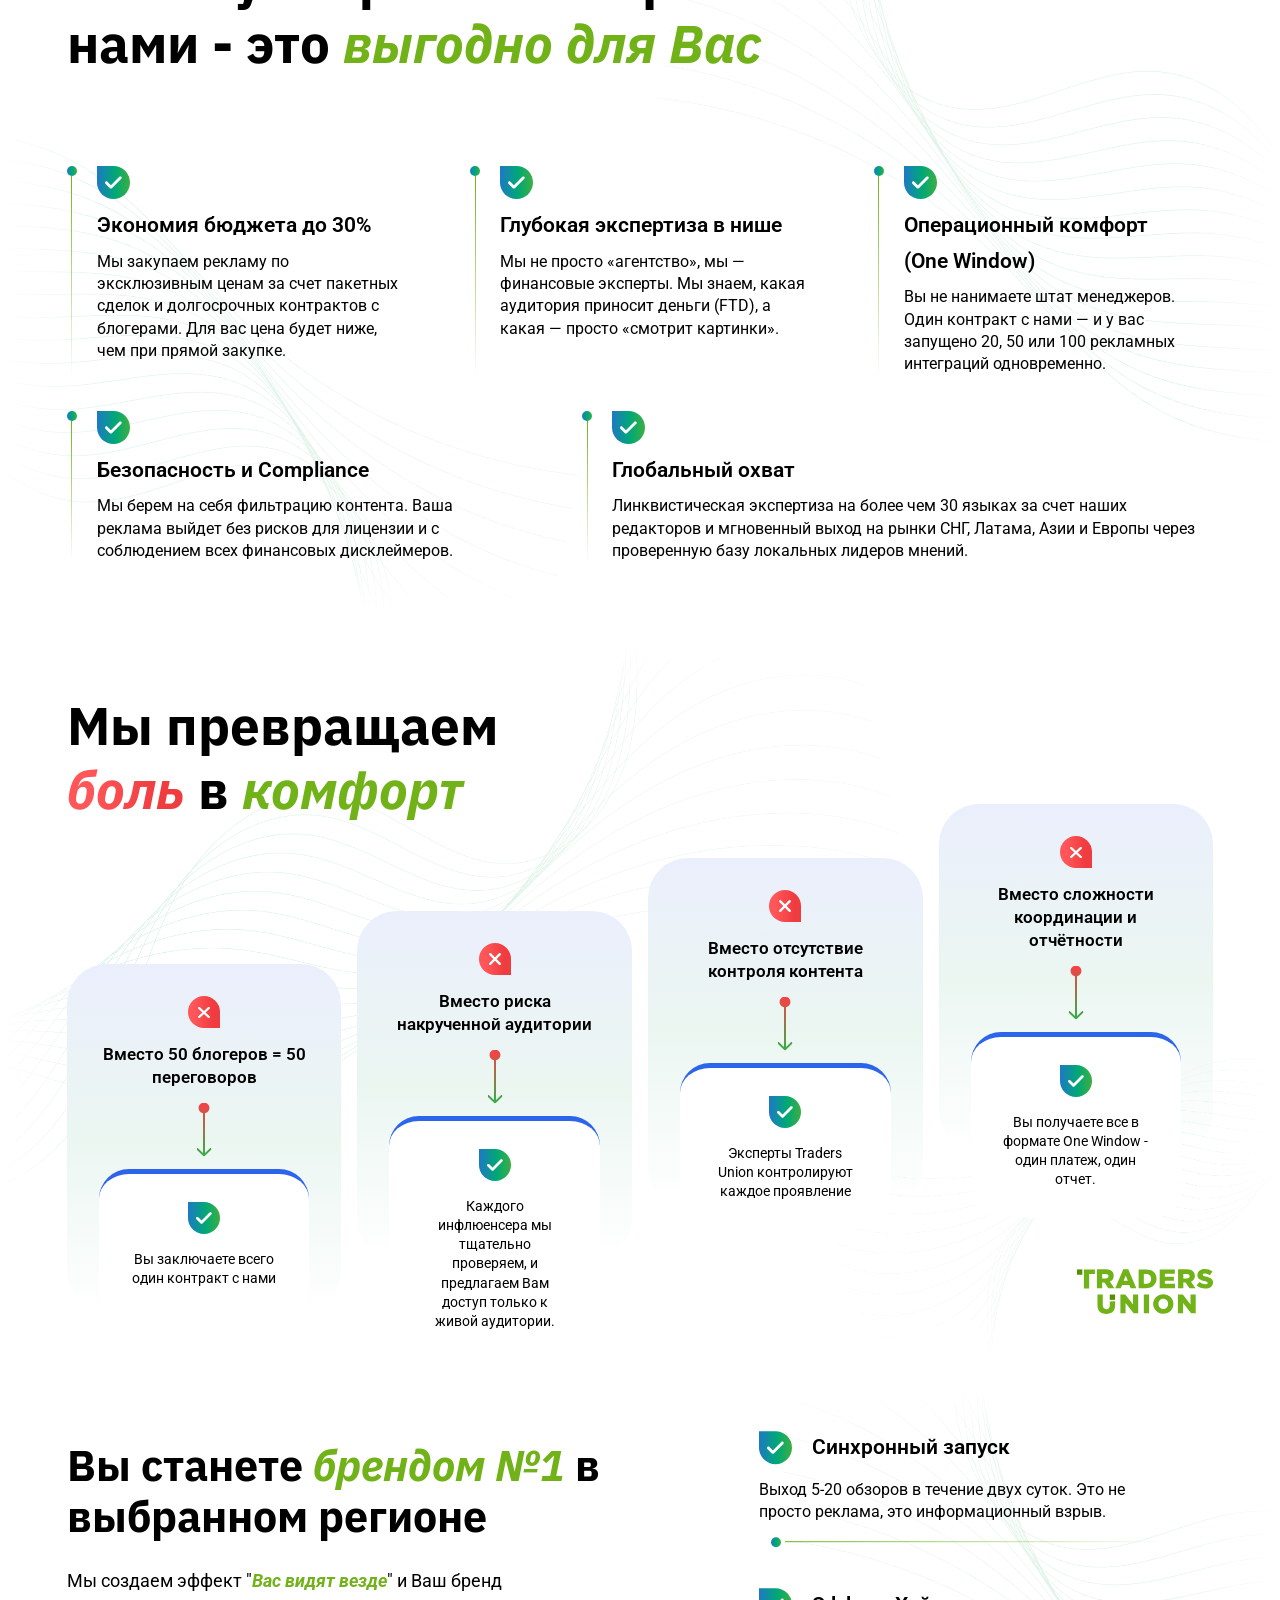
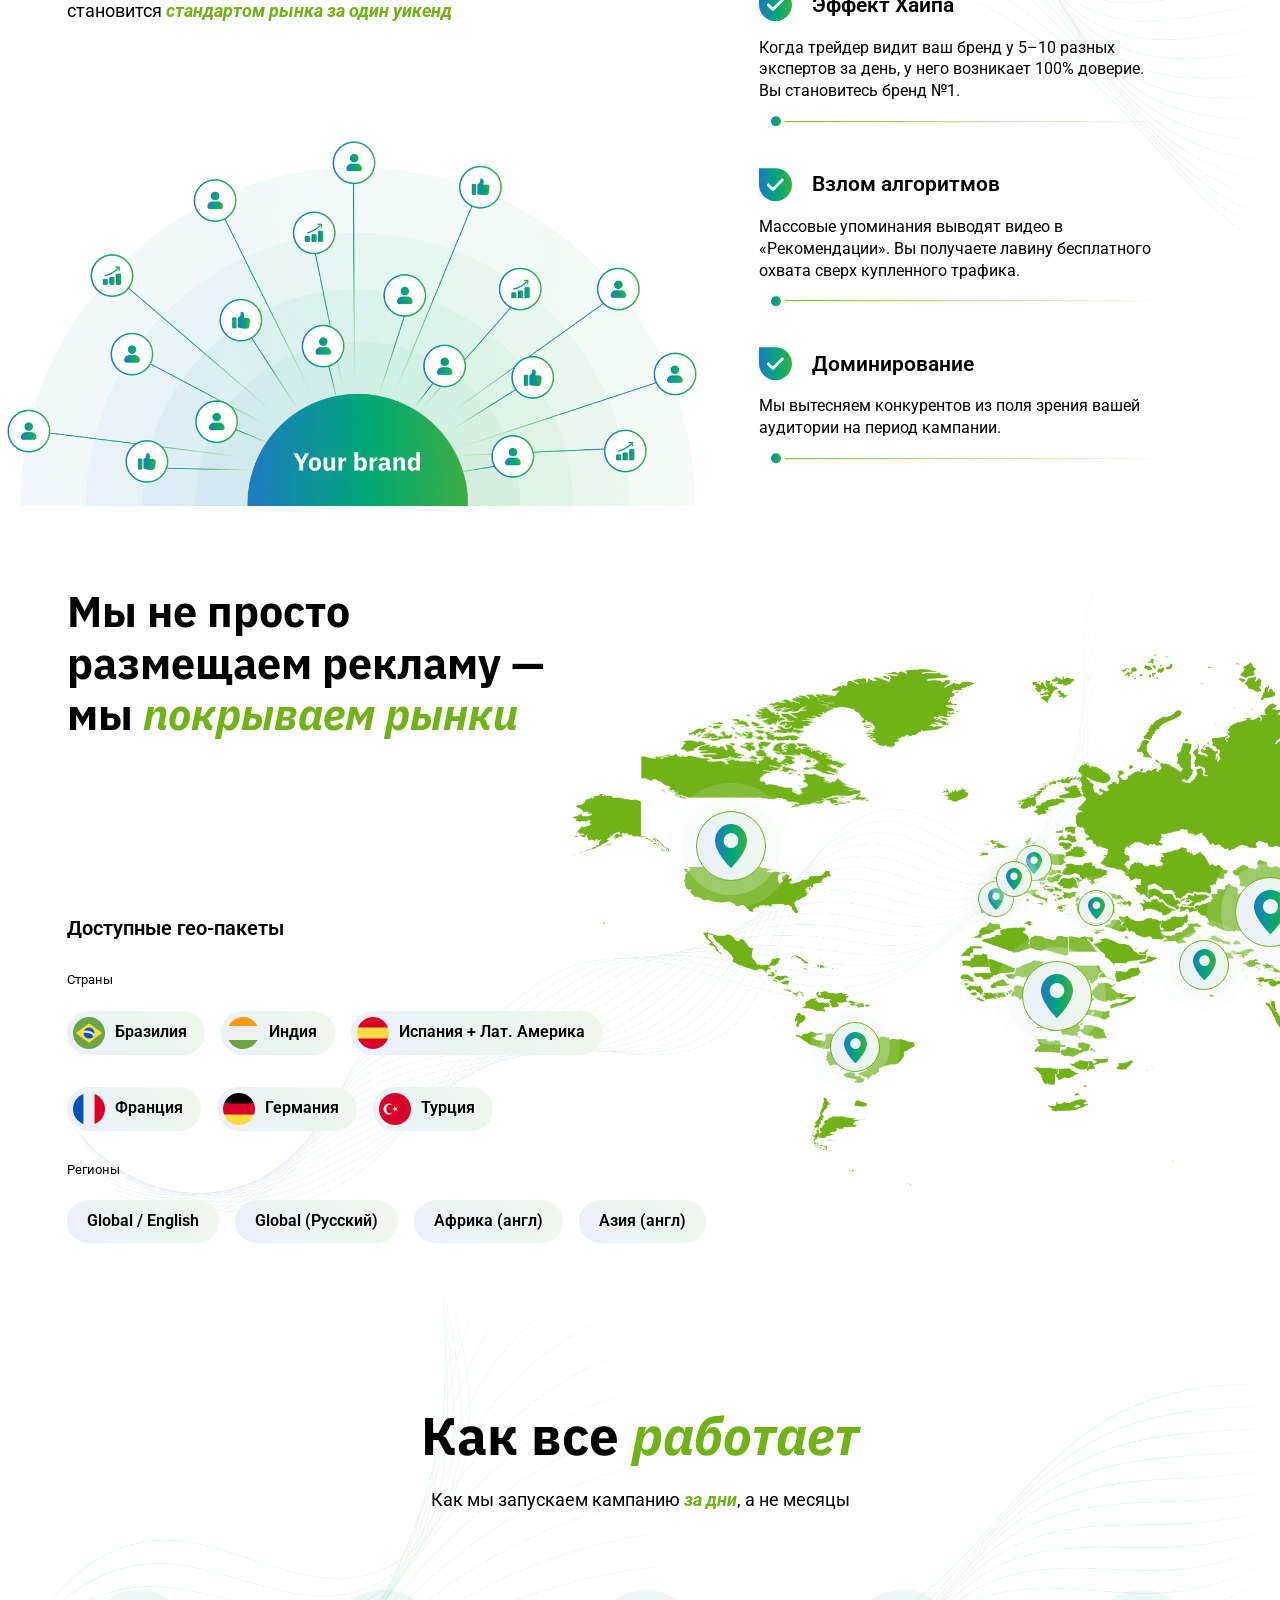
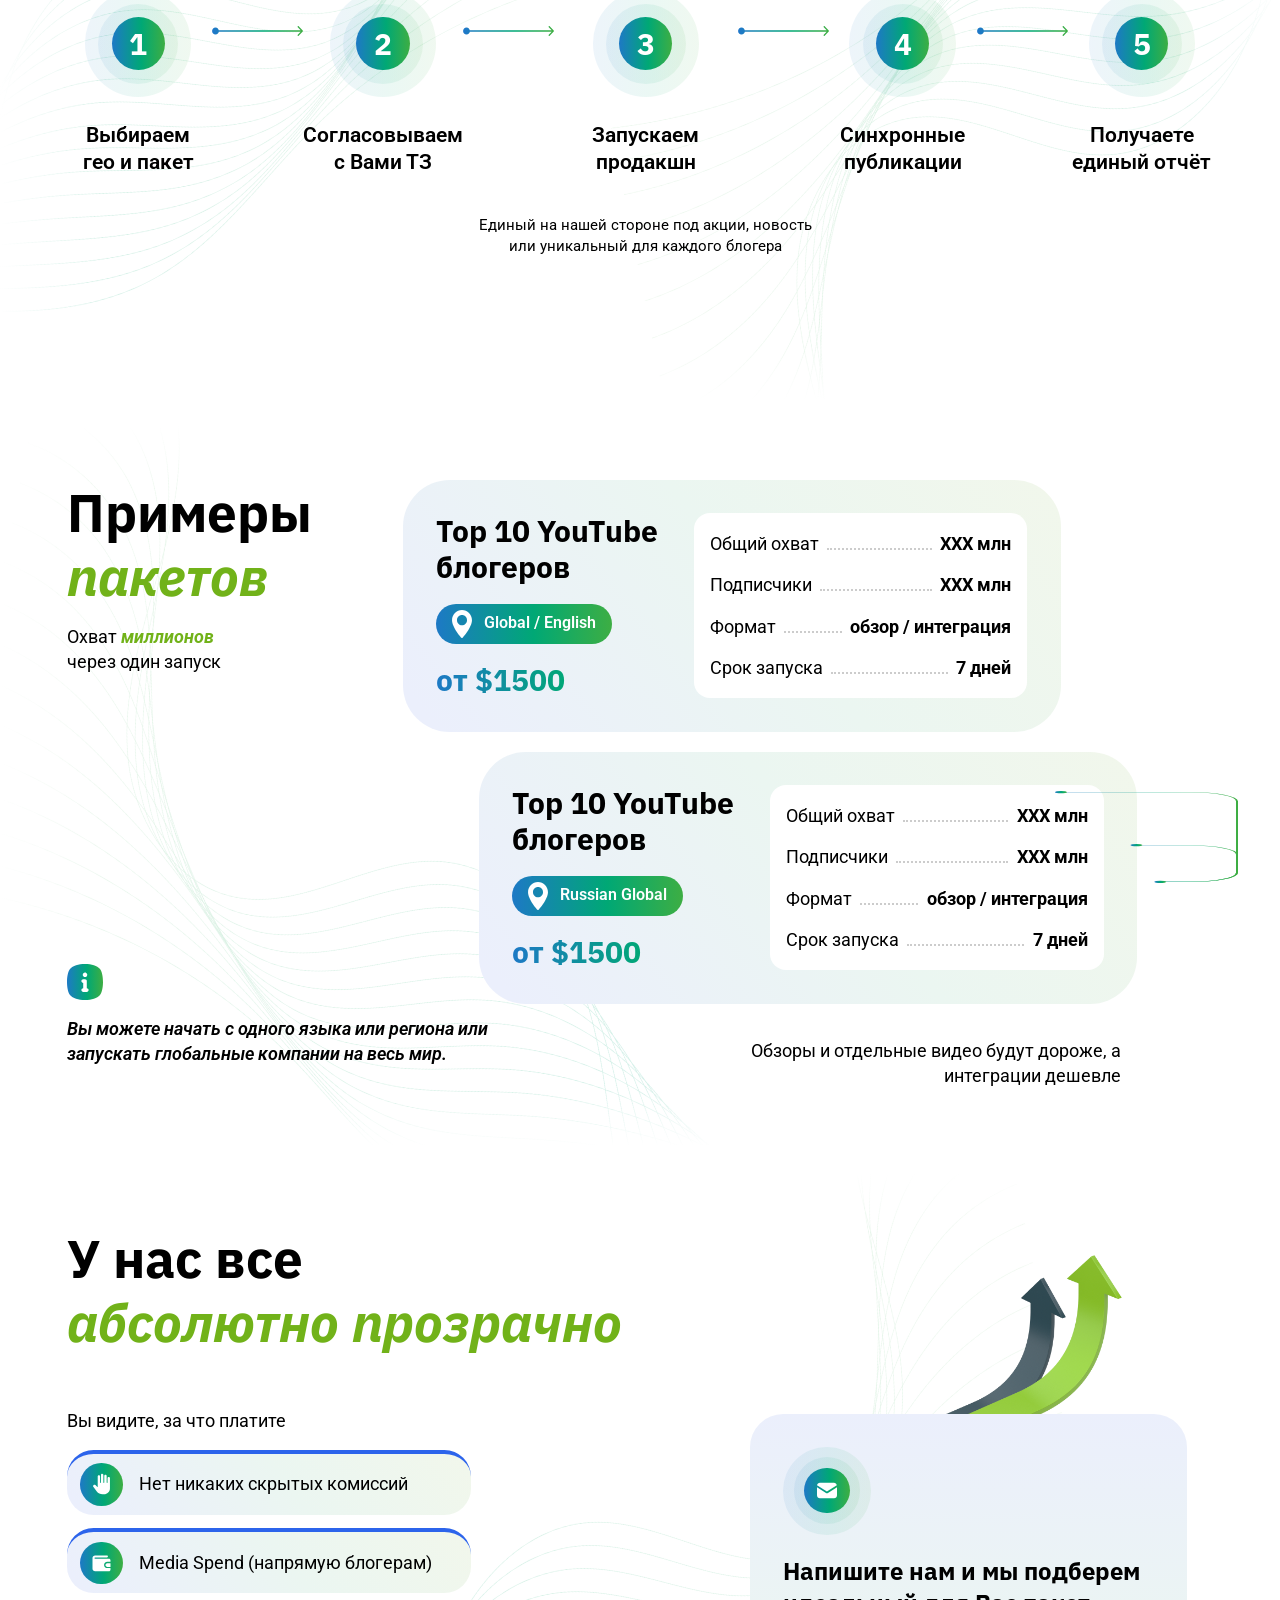
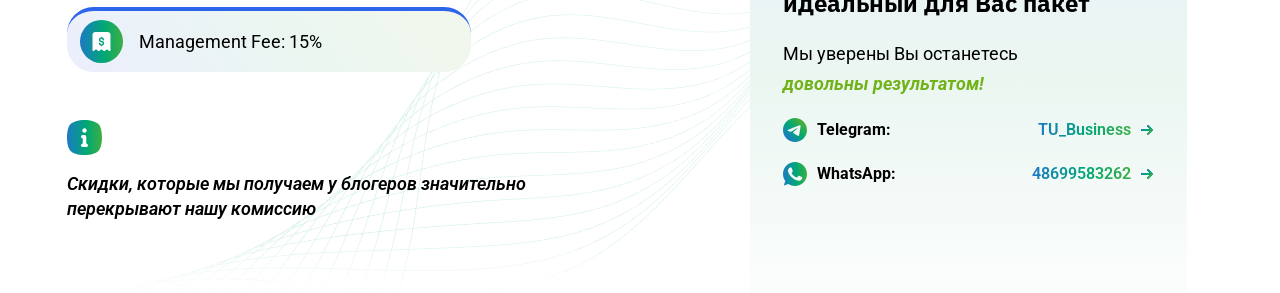
==== commit 0f535550: "Оновлення слайдів 7-9: масштабування, контакти, фейд ліній - Slide 7: масштабування кругів та стріло" ====
--- a/index.html
+++ b/index.html
@@ -418,8 +418,8 @@
         <img src="assets/images/ellipse-4-8.svg" alt="" class="s8-circle s8-c4">
       </div>
       <div class="s8-left">
-        <h2 class="s8-title">Примеры <span class="green-italic">пакетов</span></h2>
-        <p class="s8-subtitle">Охват <span class="green-bold-italic">миллионов</span> через один запуск</p>
+        <h2 class="s8-title">Примеры<br><span class="green-italic">пакетов</span></h2>
+        <p class="s8-subtitle">Охват <span class="green-bold-italic">миллионов</span><br>через один запуск</p>
       </div>
       <div class="s8-package s8-package-1">
         <div class="s8-package-info">
@@ -489,6 +489,7 @@
         <img src="assets/icons/info-icon.svg" alt="" class="s8-info-icon">
         <p class="s8-info-text">Вы можете начать с одного языка или региона или запускать глобальные компании на весь мир.</p>
       </div>
+      <img src="assets/images/s8-connector.svg" alt="" class="s8-connector">
       <p class="s8-note">Обзоры и отдельные видео будут дороже, а интеграции дешевле</p>
     </div>
   </section>
@@ -521,16 +522,21 @@
       <div class="s9-contact-card">
         <div class="s9-contact-icon-wrap">
           <div class="icon-circle-outer-sm"><div class="icon-circle-mid-sm"><div class="icon-circle-inner-sm icon-circle-gradient">
-            <img src="assets/icons/email-bottom.svg" alt="" class="s9-email-icon-1">
-            <img src="assets/icons/email-top.svg" alt="" class="s9-email-icon-2">
+            <img src="assets/icons/email.svg" alt="">
           </div></div></div>
         </div>
         <h3>Напишите нам и мы подберем идеальный для Вас пакет</h3>
         <p>Мы уверены Вы останетесь<br><span class="green-bold-italic">довольны результатом!</span></p>
-        <div class="s9-telegram">
-          <img src="assets/icons/telegram.svg" alt="" class="s9-tg-icon">
-          <span class="s9-tg-label">Telegram:</span>
-          <a href="https://t.me/anzhelika_alfimova" class="s9-tg-link" target="_blank">@anzhelika_alfimova</a>
+        <div class="s9-contact-row">
+          <img src="assets/icons/telegram.svg" alt="" class="s9-contact-icon">
+          <span class="s9-contact-label">Telegram:</span>
+          <a href="https://t.me/TU_Business" class="s9-contact-link" target="_blank">TU_Business</a>
+          <img src="assets/icons/external-link.svg" alt="" class="s9-ext-icon">
+        </div>
+        <div class="s9-contact-row">
+          <img src="assets/icons/whatsapp.svg" alt="" class="s9-contact-icon">
+          <span class="s9-contact-label">WhatsApp:</span>
+          <a href="https://wa.me/48699583262" class="s9-contact-link" target="_blank">48699583262</a>
           <img src="assets/icons/external-link.svg" alt="" class="s9-ext-icon">
         </div>
       </div>
--- a/styles.css
+++ b/styles.css
@@ -90,8 +90,32 @@
 }
 
 .slide + .slide {
-  margin-top: 0;
-}
+  margin-top: clamp(20px, 2.08vw, 40px);
+}
+
+.slide-inner::after {
+  content: "";
+  position: absolute;
+  inset: 0;
+  z-index: 1;
+  pointer-events: none;
+  background:
+    linear-gradient(to right, #fff 0%, rgba(255,255,255,0) 8%, rgba(255,255,255,0) 92%, #fff 100%),
+    linear-gradient(to bottom, #fff 0%, rgba(255,255,255,0) 8%, rgba(255,255,255,0) 92%, #fff 100%);
+}
+
+.slide-inner > [class*="-bg-lines"],
+.slide-inner > [class*="-bg-left"],
+.slide-inner > [class*="-bg-right"],
+.slide-inner > .s1-gradient-bg,
+.slide-inner > .s8-circles {
+  z-index: 0;
+}
+
+.slide-inner > *:not([class*="-bg-lines"]):not([class*="-bg-left"]):not([class*="-bg-right"]):not(.s1-gradient-bg):not(.s8-circles) {
+  z-index: 2;
+}
+
 
 .slide-inner {
   position: relative;
@@ -1072,22 +1096,22 @@
 
 .s7-num-outer {
   background: var(--gradient-bg-soft);
-  border-radius: 80px;
-  padding: 20px;
+  border-radius: 50%;
+  padding: clamp(8px, 1.04vw, 20px);
   display: inline-flex;
 }
 
 .s7-num-mid {
   background: var(--gradient-bg-soft);
-  border-radius: 80px;
-  padding: 20px;
+  border-radius: 50%;
+  padding: clamp(8px, 1.04vw, 20px);
   display: inline-flex;
 }
 
 .s7-num-inner {
-  width: 80px;
-  height: 80px;
-  border-radius: 78px;
+  width: clamp(40px, 4.17vw, 80px);
+  height: clamp(40px, 4.17vw, 80px);
+  border-radius: 50%;
   background: var(--gradient);
   display: flex;
   align-items: center;
@@ -1113,7 +1137,8 @@
   line-height: 1.41;
   color: #000;
   text-align: center;
-  max-width: 333px;
+  width: clamp(280px, 28vw, 540px);
+  max-width: none;
   margin-top: 16px;
 }
 
@@ -1121,13 +1146,13 @@
   display: flex;
   align-items: center;
   justify-content: center;
-  padding-top: 54px;
-  width: 136px;
+  padding-top: clamp(28px, 2.81vw, 54px);
+  width: clamp(60px, 7.08vw, 136px);
   flex-shrink: 0;
 }
 .s7-arrow img {
-  width: 136px;
-  height: 15px;
+  width: 100%;
+  height: auto;
   object-fit: contain;
 }
 
@@ -1151,13 +1176,7 @@
 }
 
 .s8-circles {
-  position: absolute;
-  top: -72.87%;
-  right: -38%;
-  width: 82%;
-  height: 145.74%;
-  pointer-events: none;
-  z-index: 0;
+  display: none;
 }
 .s8-circle {
   position: absolute;
@@ -1194,10 +1213,9 @@
 .s8-package {
   position: absolute;
   display: flex;
-  gap: 32px;
-  padding: 50px;
-  border-radius: 70px;
-  border-right: 4px solid var(--blue);
+  gap: clamp(12px, 1.67vw, 32px);
+  padding: clamp(20px, 2.6vw, 50px);
+  border-radius: clamp(28px, 3.65vw, 70px);
   background: var(--gradient-bg);
   z-index: 2;
 }
@@ -1215,7 +1233,7 @@
 }
 
 .s8-package-info {
-  width: 355px;
+  width: clamp(180px, 18.5vw, 355px);
   display: flex;
   flex-direction: column;
   justify-content: space-between;
@@ -1264,17 +1282,17 @@
 .s8-package-details {
   flex: 1;
   background: #fff;
-  border-radius: 24px;
-  padding: 24px;
+  border-radius: clamp(12px, 1.25vw, 24px);
+  padding: clamp(14px, 1.25vw, 24px);
   display: flex;
   flex-direction: column;
-  gap: 18px;
+  gap: clamp(8px, 0.94vw, 18px);
 }
 
 .s8-detail-row {
   display: flex;
   align-items: baseline;
-  gap: 12px;
+  gap: clamp(6px, 0.63vw, 12px);
 }
 
 .s8-detail-label {
@@ -1322,6 +1340,16 @@
   line-height: 1.4;
   color: #000;
   max-width: 468px;
+}
+
+.s8-connector {
+  position: absolute;
+  top: 24.26%; /* 262/1080 */
+  left: 82.4%; /* 1582/1920 */
+  width: 14.32%; /* 275/1920 */
+  height: 65.65%; /* 709/1080 */
+  z-index: 3;
+  pointer-events: none;
 }
 
 .s8-note {
@@ -1384,33 +1412,33 @@
   width: 31.61%; /* 607/1920 */
   display: flex;
   flex-direction: column;
-  gap: 20px;
+  gap: clamp(10px, 1.04vw, 20px);
 }
 
 .s9-item {
   display: flex;
   align-items: center;
-  gap: 24px;
-  padding: 14px 20px;
-  border-radius: 40px;
+  gap: clamp(12px, 1.25vw, 24px);
+  padding: clamp(8px, 0.73vw, 14px) clamp(12px, 1.04vw, 20px);
+  border-radius: clamp(20px, 2.08vw, 40px);
   border-top: 4px solid var(--blue);
   background: var(--gradient-bg);
 }
 
 .s9-item-icon {
-  width: 64px;
-  height: 64px;
-  border-radius: 70px;
+  width: clamp(36px, 3.33vw, 64px);
+  height: clamp(36px, 3.33vw, 64px);
+  border-radius: 50%;
   background: var(--gradient);
   display: flex;
   align-items: center;
   justify-content: center;
-  padding: 12px;
+  padding: clamp(6px, 0.63vw, 12px);
   flex-shrink: 0;
 }
 .s9-item-icon img {
-  width: 40px;
-  height: 40px;
+  width: 100%;
+  height: 100%;
   object-fit: contain;
 }
 
@@ -1423,16 +1451,17 @@
 
 .s9-arrows-img {
   position: absolute;
-  top: 0;
-  right: 12.34%;
-  width: 16.56%;
-  height: 22.04%;
+  top: 11.39%; /* 123/1080 */
+  right: 12.34%; /* 237/1920 */
+  width: 16.56%; /* 318/1920 */
+  height: 22.04%; /* 238/1080 */
   z-index: 2;
+  overflow: hidden;
 }
 .s9-arrows-img img {
   width: 100%;
-  height: 100%;
-  object-fit: contain;
+  height: auto;
+  display: block;
 }
 
 .s9-contact-card {
@@ -1441,17 +1470,26 @@
   left: 58.59%; /* 1125/1920 */
   width: 34.11%; /* 655/1920 */
   height: 73.98%; /* 799/1080 */
-  border-radius: 50px;
+  border-radius: clamp(24px, 2.6vw, 50px);
   background: linear-gradient(180deg, #ebeffc 0%, #ebf6f1 50%, rgba(242,247,235,0) 100%);
-  padding: 50px;
+  padding: clamp(20px, 2.6vw, 50px);
   display: flex;
   flex-direction: column;
-  gap: 30px;
+  gap: clamp(12px, 1.56vw, 30px);
   z-index: 2;
 }
 
 .s9-contact-icon-wrap {
   flex-shrink: 0;
+}
+.s9-contact-icon-wrap .icon-circle-outer-sm,
+.s9-contact-icon-wrap .icon-circle-mid-sm {
+  padding: clamp(8px, 0.83vw, 16px);
+}
+.s9-contact-icon-wrap .icon-circle-inner-sm {
+  width: clamp(40px, 3.54vw, 68px);
+  height: clamp(40px, 3.54vw, 68px);
+  padding: clamp(8px, 0.83vw, 16px);
 }
 
 .s9-contact-card h3 {
@@ -1468,39 +1506,57 @@
   color: #000;
 }
 
-.s9-telegram {
-  display: flex;
-  align-items: center;
-  gap: 15px;
-}
-
-.s9-tg-icon {
-  width: 36px;
-  height: 36px;
-}
-
-.s9-tg-label {
+.s9-contact-row {
+  display: flex;
+  align-items: center;
+  gap: clamp(8px, 0.78vw, 15px);
+}
+
+.s9-contact-icon {
+  width: clamp(24px, 1.88vw, 36px);
+  height: clamp(24px, 1.88vw, 36px);
+  flex-shrink: 0;
+}
+
+.s9-contact-label {
   font-weight: 700;
-  font-size: clamp(12px, 1.25vw, 24px);
+  font-size: clamp(14px, 1.25vw, 24px);
   line-height: 1.5;
   color: #000;
 }
 
-.s9-tg-link {
+.s9-contact-link {
   font-weight: 600;
-  font-size: clamp(12px, 1.25vw, 24px);
+  font-size: clamp(14px, 1.25vw, 24px);
   line-height: normal;
   background: var(--gradient);
   -webkit-background-clip: text;
   -webkit-text-fill-color: transparent;
   background-clip: text;
-  text-decoration: underline;
+  text-decoration: none;
+  margin-left: auto;
+  position: relative;
+}
+.s9-contact-link::after {
+  content: "";
+  position: absolute;
+  left: 0;
+  right: 0;
+  bottom: -2px;
+  height: 2px;
+  background: var(--gradient);
+  opacity: 0;
+  transition: opacity 0.2s ease;
+}
+.s9-contact-link:hover::after {
+  opacity: 1;
 }
 
 .s9-ext-icon {
   width: 12px;
   height: 12px;
   transform: scaleY(-1);
+  flex-shrink: 0;
 }
 
 .s9-info-block {
@@ -1527,9 +1583,10 @@
   max-width: 571px;
 }
 
-.s9-email-icon-1,
-.s9-email-icon-2 {
-  position: absolute;
+.s9-contact-icon-wrap .icon-circle-inner-sm img {
+  width: 85%;
+  height: 85%;
+  object-fit: contain;
 }
 
 /* ============================================
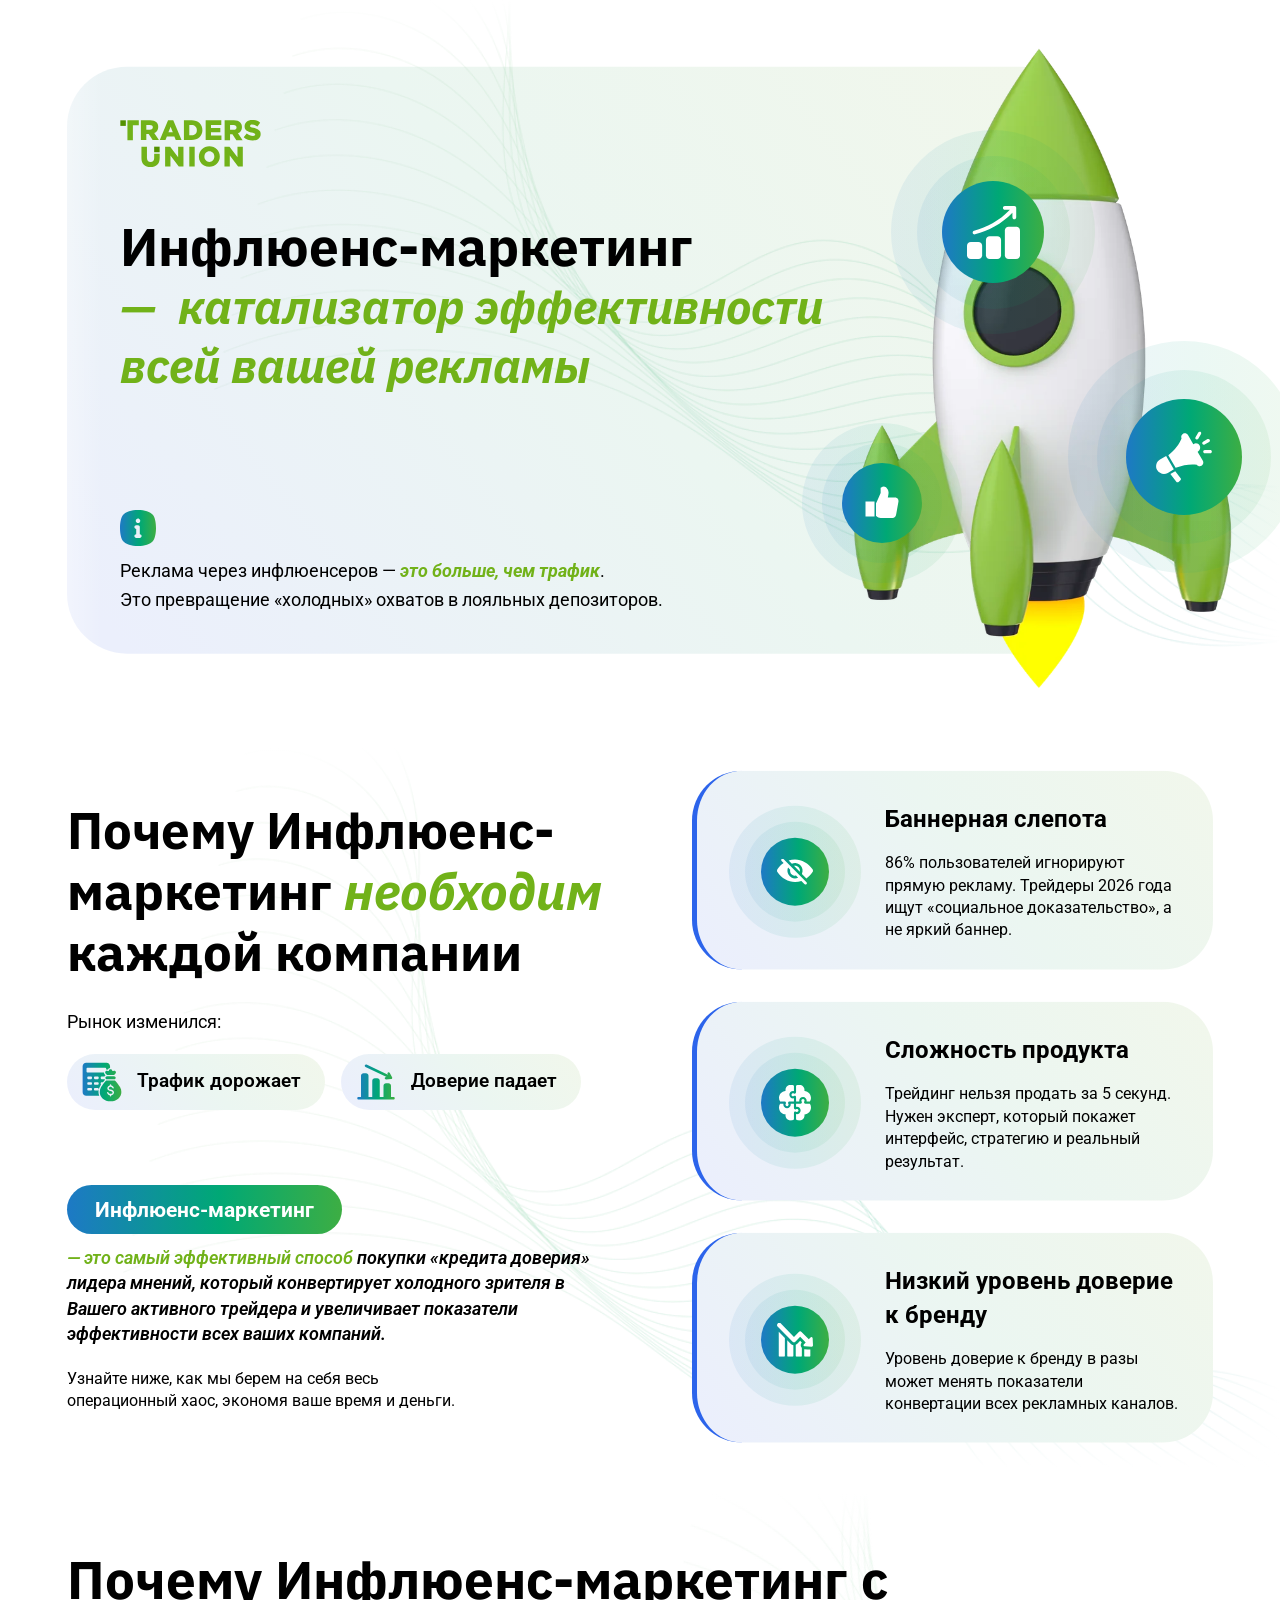
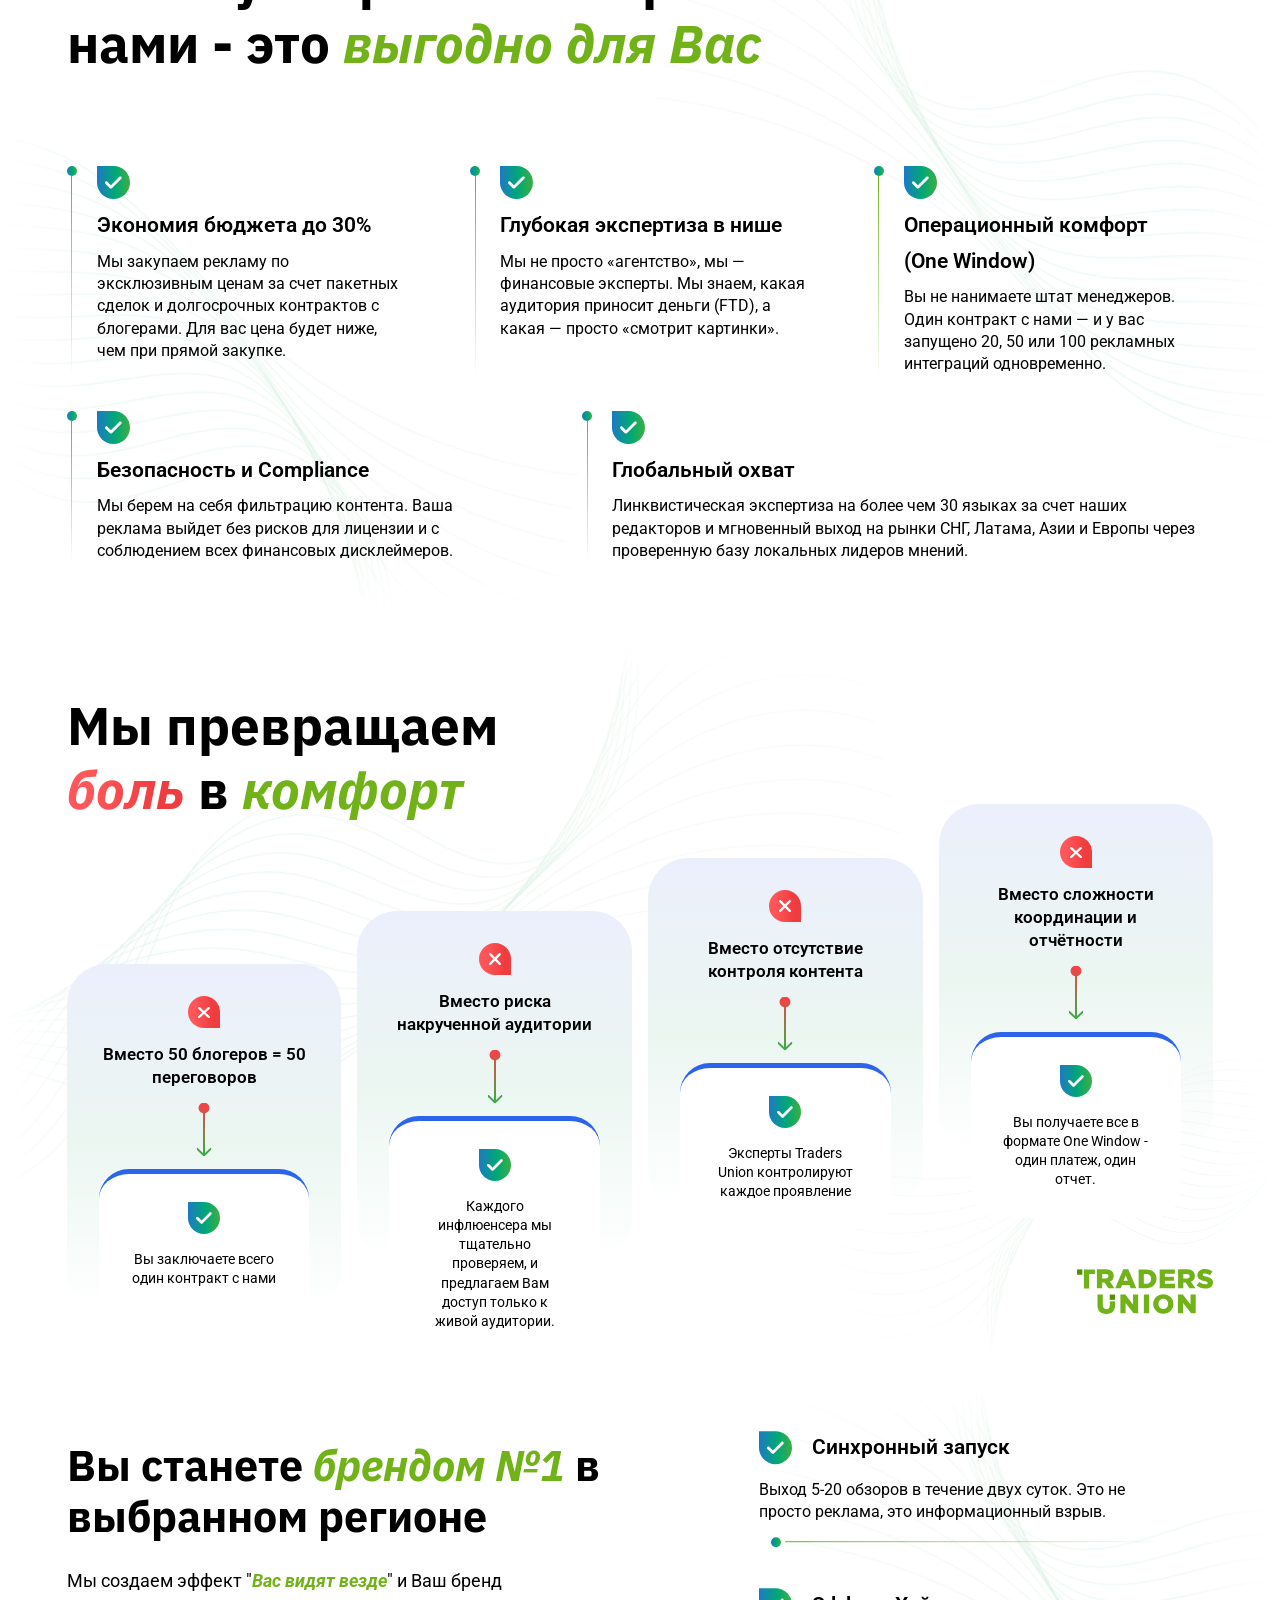
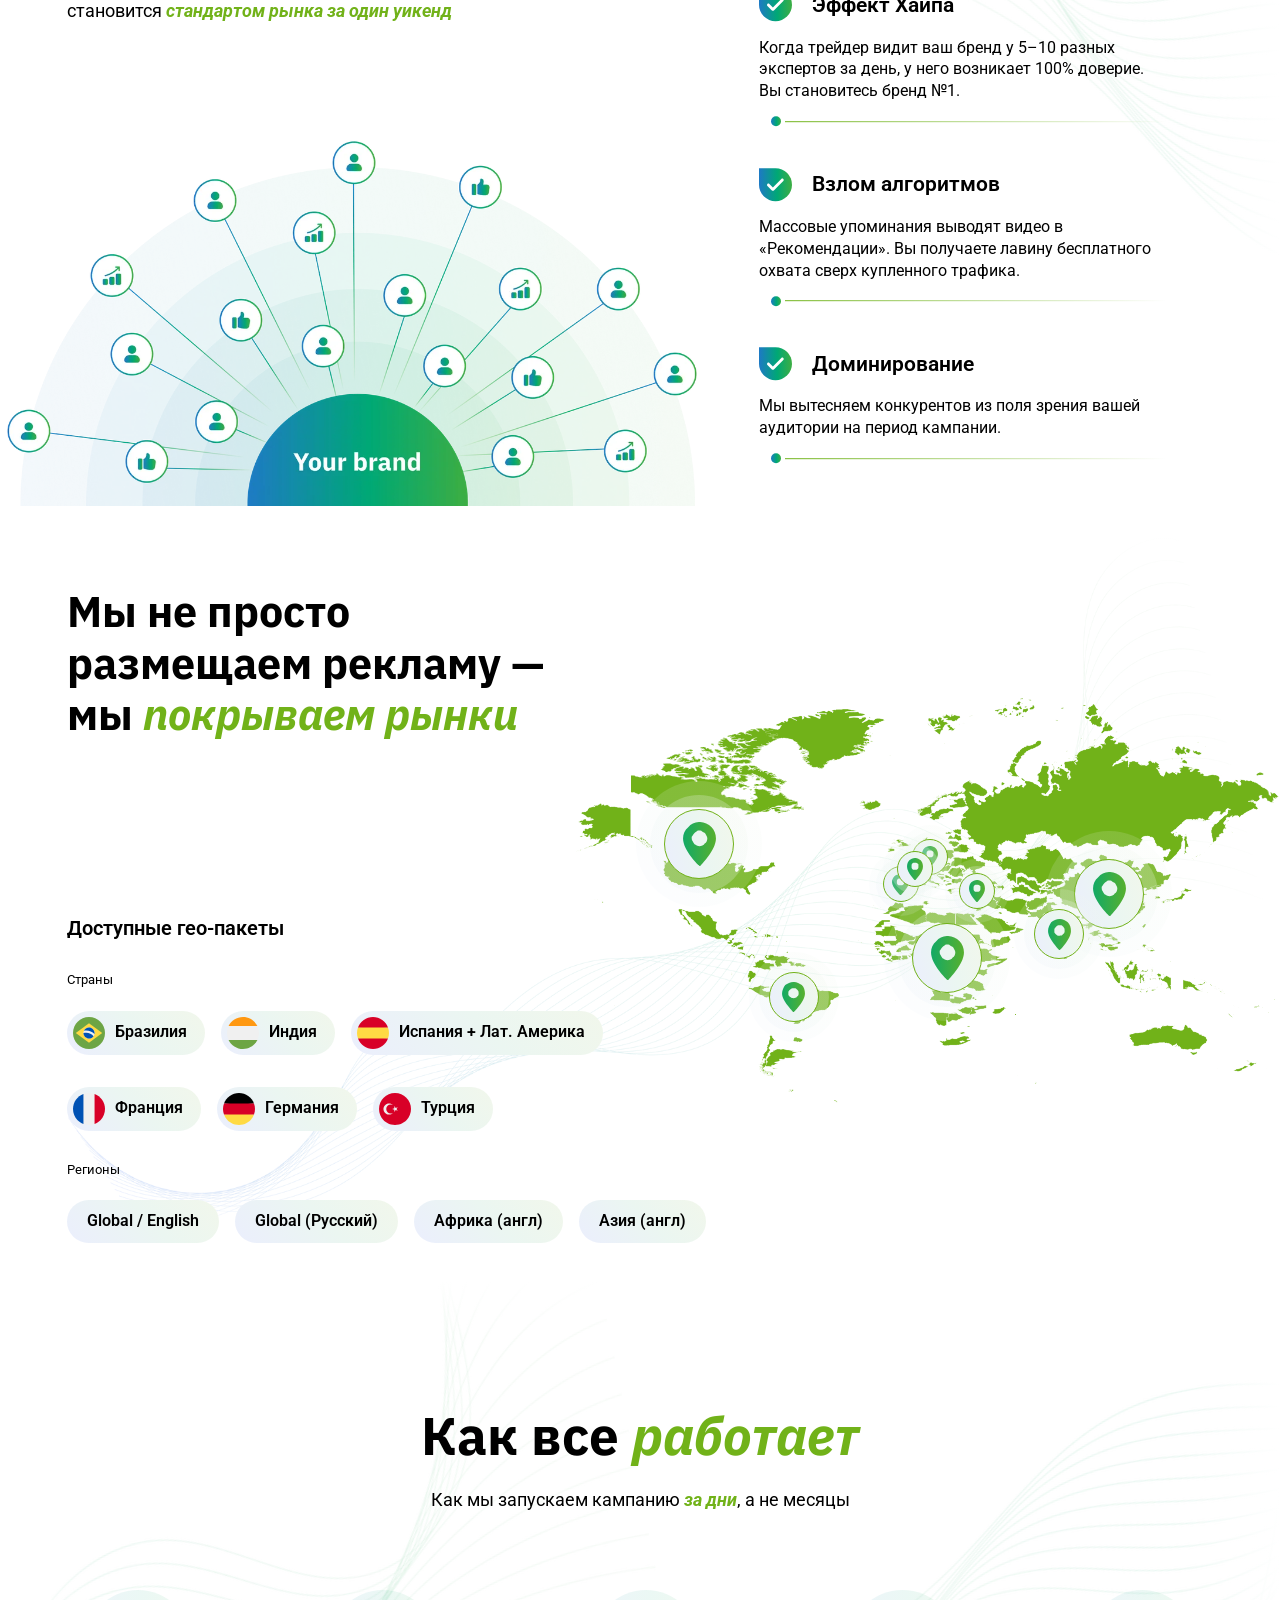
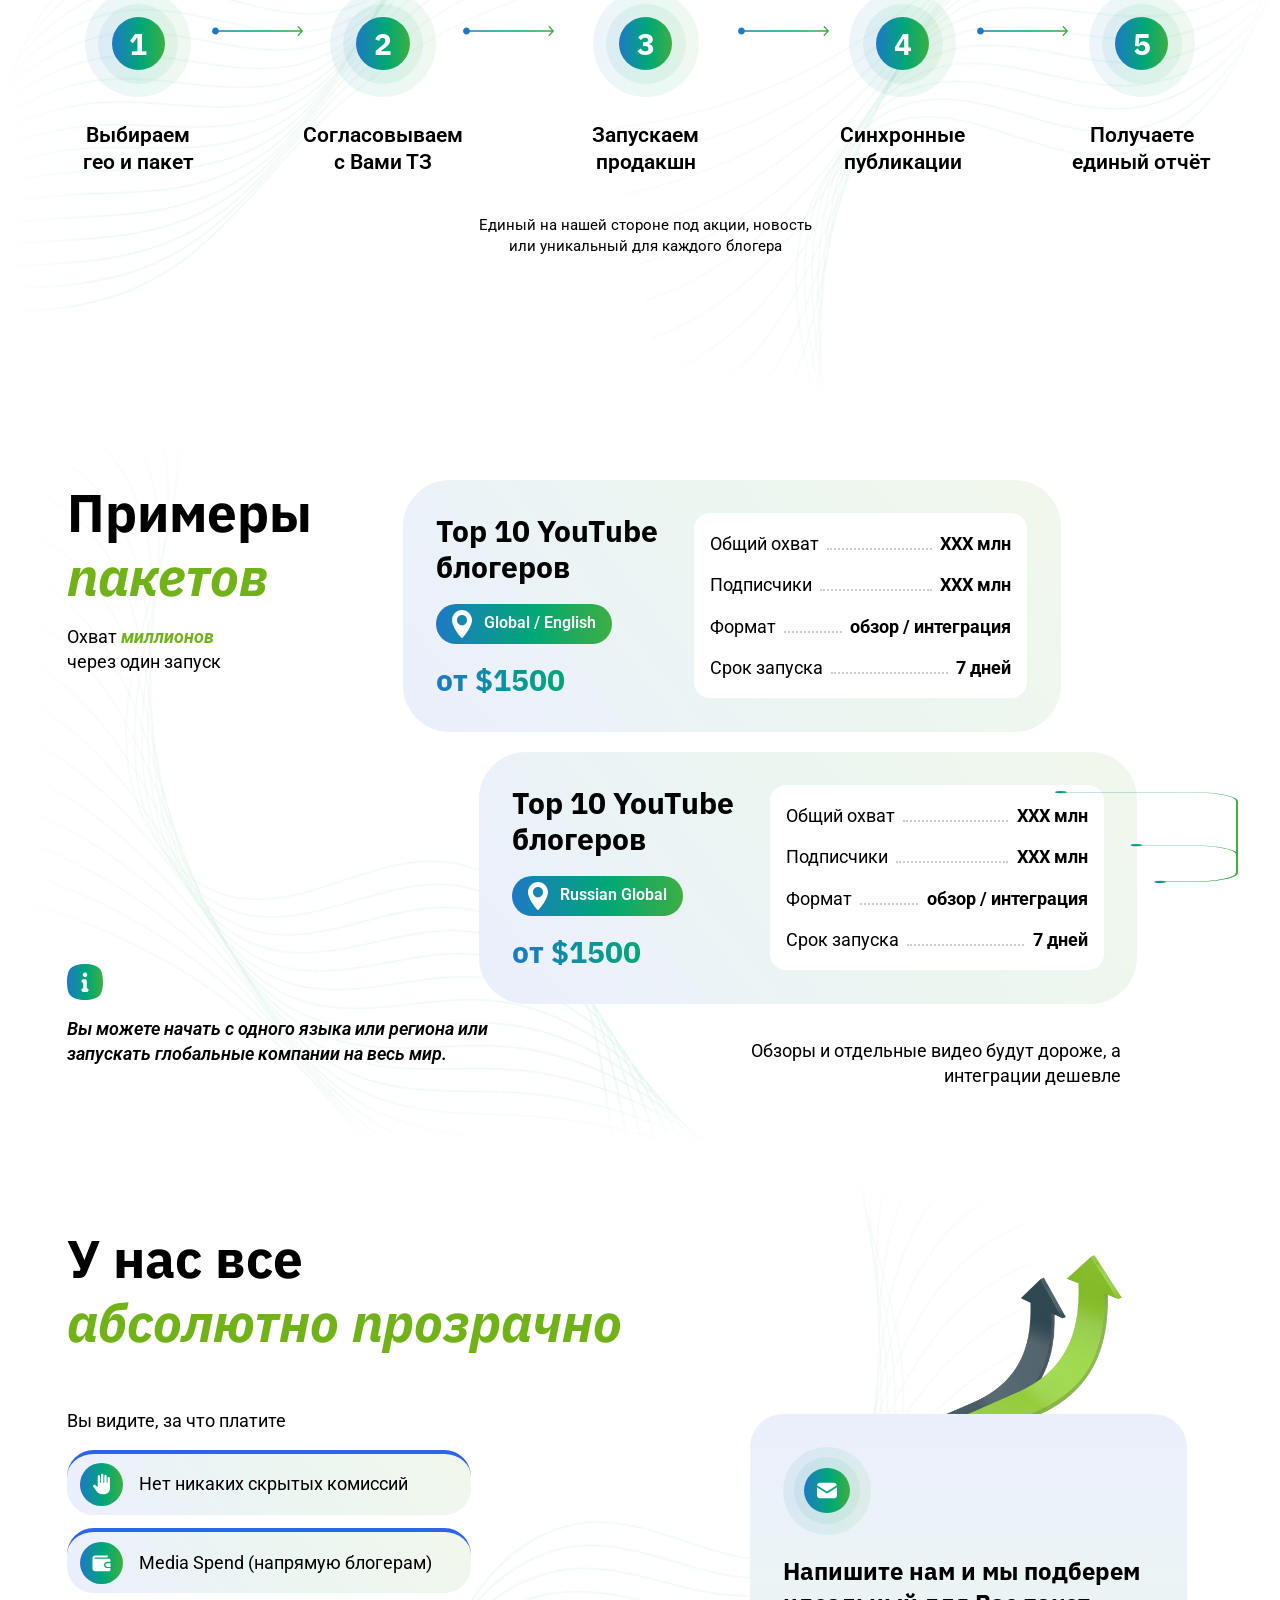
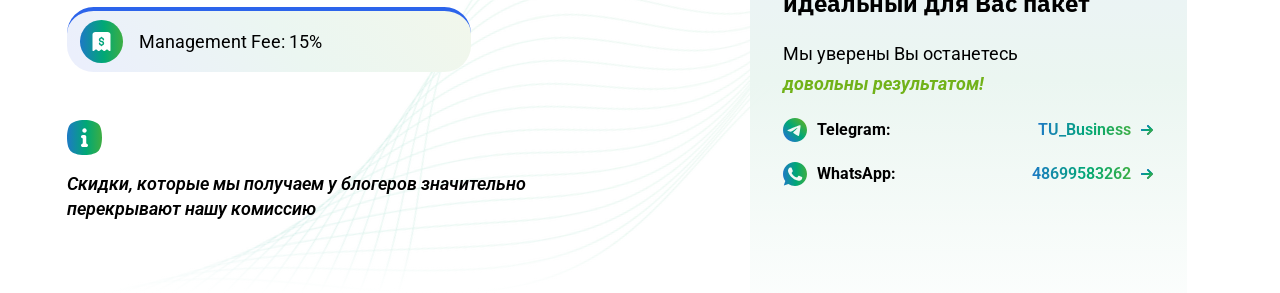
==== commit 585ab952: "Оптимізація завантаження сторінки - bg-lines: 9 дублів PNG (4.5MB) → 1 WebP (178KB) - rocket.png: 40" ====
--- a/index.html
+++ b/index.html
@@ -17,38 +17,38 @@
     <div class="slide-inner">
       <div class="s1-gradient-bg"></div>
       <div class="s1-bg-lines">
-        <img src="assets/backgrounds/bg-lines-1.png" alt="">
+        <img decoding="async" src="assets/backgrounds/bg-lines.webp" alt="">
       </div>
       <div class="s1-logo">
-        <img src="assets/images/tu-logo.svg" alt="Traders Union">
+        <img decoding="async" src="assets/images/tu-logo.svg" alt="Traders Union">
       </div>
       <div class="s1-title-block">
         <h1 class="s1-title">Инфлюенс-маркетинг</h1>
         <p class="s1-subtitle"><span class="green-italic">&mdash;&nbsp; катализатор эффективности<br>всей вашей рекламы</span></p>
       </div>
       <div class="s1-info-block">
-        <img src="assets/icons/info-layer.svg" alt="" class="s1-info-icon">
+        <img decoding="async" src="assets/icons/info-layer.svg" alt="" class="s1-info-icon">
         <p class="s1-info-text">
           Реклама через инфлюенсеров — <span class="green-bold-italic">это больше, чем трафик</span>.
           <br>​Это превращение «холодных» охватов в лояльных депозиторов.
         </p>
       </div>
       <div class="s1-rocket">
-        <img src="assets/images/rocket.png" alt="Rocket">
+        <img decoding="async" src="assets/images/rocket.webp" alt="Rocket">
       </div>
       <div class="s1-icon-circle s1-icon-1">
         <div class="icon-circle-outer"><div class="icon-circle-mid"><div class="icon-circle-inner icon-circle-gradient">
-          <img src="assets/icons/growth.svg" alt="">
+          <img decoding="async" src="assets/icons/growth.svg" alt="">
         </div></div></div>
       </div>
       <div class="s1-icon-circle s1-icon-2">
         <div class="icon-circle-outer"><div class="icon-circle-mid"><div class="icon-circle-inner icon-circle-gradient">
-          <img src="assets/icons/thumb-up.svg" alt="">
+          <img decoding="async" src="assets/icons/thumb-up.svg" alt="">
         </div></div></div>
       </div>
       <div class="s1-icon-circle s1-icon-3">
         <div class="icon-circle-outer"><div class="icon-circle-mid"><div class="icon-circle-inner icon-circle-gradient">
-          <img src="assets/icons/marketing.svg" alt="">
+          <img decoding="async" src="assets/icons/marketing.svg" alt="">
         </div></div></div>
       </div>
     </div>
@@ -58,18 +58,18 @@
   <section class="slide slide-2" id="slide-2">
     <div class="slide-inner">
       <div class="s2-bg-lines">
-        <img src="assets/backgrounds/bg-lines-2.png" alt="">
+        <img loading="lazy" decoding="async" src="assets/backgrounds/bg-lines.webp" alt="">
       </div>
       <h2 class="s2-title">Почему <span>Инфлюенс-маркетинг</span> <span class="green-italic">необходим</span> каждой компании</h2>
       <div class="s2-market-info">
         <p class="s2-market-label">Рынок изменился:</p>
         <div class="s2-tags">
           <div class="s2-tag">
-            <img src="assets/icons/profit.svg" alt="" class="s2-tag-icon">
+            <img loading="lazy" decoding="async" src="assets/icons/profit.svg" alt="" class="s2-tag-icon">
             <span>Трафик дорожает</span>
           </div>
           <div class="s2-tag">
-            <img src="assets/icons/reduce.svg" alt="" class="s2-tag-icon">
+            <img loading="lazy" decoding="async" src="assets/icons/reduce.svg" alt="" class="s2-tag-icon">
             <span>Доверие падает</span>
           </div>
         </div>
@@ -83,7 +83,7 @@
         <div class="s2-card">
           <div class="s2-card-icon-wrap">
             <div class="icon-circle-outer-sm"><div class="icon-circle-mid-sm"><div class="icon-circle-inner-sm icon-circle-gradient">
-              <img src="assets/icons/hidden.svg" alt="">
+              <img loading="lazy" decoding="async" src="assets/icons/hidden.svg" alt="">
             </div></div></div>
           </div>
           <div class="s2-card-text">
@@ -94,7 +94,7 @@
         <div class="s2-card">
           <div class="s2-card-icon-wrap">
             <div class="icon-circle-outer-sm"><div class="icon-circle-mid-sm"><div class="icon-circle-inner-sm icon-circle-gradient">
-              <img src="assets/icons/puzzle.svg" alt="">
+              <img loading="lazy" decoding="async" src="assets/icons/puzzle.svg" alt="">
             </div></div></div>
           </div>
           <div class="s2-card-text">
@@ -105,7 +105,7 @@
         <div class="s2-card">
           <div class="s2-card-icon-wrap">
             <div class="icon-circle-outer-sm"><div class="icon-circle-mid-sm"><div class="icon-circle-inner-sm icon-circle-gradient">
-              <img src="assets/icons/loss.svg" alt="">
+              <img loading="lazy" decoding="async" src="assets/icons/loss.svg" alt="">
             </div></div></div>
           </div>
           <div class="s2-card-text">
@@ -121,10 +121,10 @@
   <section class="slide slide-3" id="slide-3">
     <div class="slide-inner">
       <div class="s3-bg-lines s3-bg-lines-right">
-        <img src="assets/backgrounds/bg-lines-3.png" alt="">
+        <img loading="lazy" decoding="async" src="assets/backgrounds/bg-lines.webp" alt="">
       </div>
       <div class="s3-bg-lines s3-bg-lines-left">
-        <img src="assets/backgrounds/bg-lines-3.png" alt="">
+        <img loading="lazy" decoding="async" src="assets/backgrounds/bg-lines.webp" alt="">
       </div>
       <h2 class="s3-title">Почему Инфлюенс-маркетинг с нами&nbsp;-&nbsp;это <span class="green-italic">выгодно для Вас</span></h2>
       <div class="s3-features-row s3-features-top">
@@ -134,7 +134,7 @@
             <div class="s3-line-dashed"></div>
           </div>
           <div class="s3-feature-content">
-            <div class="s3-badge"><img src="assets/icons/checkmark-badge.svg" alt=""></div>
+            <div class="s3-badge"><img loading="lazy" decoding="async" src="assets/icons/checkmark-badge.svg" alt=""></div>
             <h3>Экономия бюджета до 30%</h3>
             <p>Мы закупаем рекламу по эксклюзивным ценам за счет пакетных сделок и долгосрочных контрактов с блогерами. Для вас цена будет ниже, чем при прямой закупке.</p>
           </div>
@@ -145,7 +145,7 @@
             <div class="s3-line-dashed"></div>
           </div>
           <div class="s3-feature-content">
-            <div class="s3-badge"><img src="assets/icons/checkmark-badge.svg" alt=""></div>
+            <div class="s3-badge"><img loading="lazy" decoding="async" src="assets/icons/checkmark-badge.svg" alt=""></div>
             <h3>Глубокая экспертиза в нише</h3>
             <p>Мы не просто «агентство», мы — финансовые эксперты. Мы знаем, какая аудитория приносит деньги (FTD), а какая — просто «смотрит картинки».</p>
           </div>
@@ -156,7 +156,7 @@
             <div class="s3-line-dashed"></div>
           </div>
           <div class="s3-feature-content">
-            <div class="s3-badge"><img src="assets/icons/checkmark-badge.svg" alt=""></div>
+            <div class="s3-badge"><img loading="lazy" decoding="async" src="assets/icons/checkmark-badge.svg" alt=""></div>
             <h3>Операционный комфорт<br>(One Window)</h3>
             <p>Вы не нанимаете штат менеджеров. Один контракт с нами — и у вас запущено 20, 50 или 100 рекламных интеграций одновременно.</p>
           </div>
@@ -169,7 +169,7 @@
             <div class="s3-line-dashed"></div>
           </div>
           <div class="s3-feature-content">
-            <div class="s3-badge"><img src="assets/icons/checkmark-badge.svg" alt=""></div>
+            <div class="s3-badge"><img loading="lazy" decoding="async" src="assets/icons/checkmark-badge.svg" alt=""></div>
             <h3>Безопасность и Compliance</h3>
             <p>Мы берем на себя фильтрацию контента. Ваша реклама выйдет без рисков для лицензии и с соблюдением всех финансовых дисклеймеров.</p>
           </div>
@@ -180,7 +180,7 @@
             <div class="s3-line-dashed"></div>
           </div>
           <div class="s3-feature-content">
-            <div class="s3-badge"><img src="assets/icons/checkmark-badge.svg" alt=""></div>
+            <div class="s3-badge"><img loading="lazy" decoding="async" src="assets/icons/checkmark-badge.svg" alt=""></div>
             <h3>Глобальный охват</h3>
             <p>Линквистическая экспертиза на более чем 30 языках за счет наших редакторов и мгновенный выход на рынки СНГ, Латама, Азии и Европы через проверенную базу локальных лидеров мнений.</p>
           </div>
@@ -193,60 +193,60 @@
   <section class="slide slide-4" id="slide-4">
     <div class="slide-inner">
       <div class="s4-bg-lines s4-bg-left">
-        <img src="assets/backgrounds/bg-lines-4.png" alt="">
+        <img loading="lazy" decoding="async" src="assets/backgrounds/bg-lines.webp" alt="">
       </div>
       <div class="s4-bg-lines s4-bg-right">
-        <img src="assets/backgrounds/bg-lines-4.png" alt="">
+        <img loading="lazy" decoding="async" src="assets/backgrounds/bg-lines.webp" alt="">
       </div>
       <h2 class="s4-title">Мы превращаем <span class="red-gradient-italic">боль</span> в <span class="green-italic">комфорт</span></h2>
       <div class="s4-cards">
         <div class="s4-card s4-card-1">
           <div class="s4-card-top">
-            <div class="s4-red-badge"><img src="assets/icons/close-red.svg" alt=""></div>
+            <div class="s4-red-badge"><img loading="lazy" decoding="async" src="assets/icons/close-red.svg" alt=""></div>
             <p class="s4-problem">Вместо 50 блогеров = 50 переговоров</p>
           </div>
-          <div class="s4-arrow"><img src="assets/icons/arrow-down.svg" alt=""></div>
+          <div class="s4-arrow"><img loading="lazy" decoding="async" src="assets/icons/arrow-down.svg" alt=""></div>
           <div class="s4-card-bottom">
-            <div class="s4-green-badge"><img src="assets/icons/checkmark-green.svg" alt=""></div>
+            <div class="s4-green-badge"><img loading="lazy" decoding="async" src="assets/icons/checkmark-green.svg" alt=""></div>
             <p class="s4-solution">Вы заключаете всего один контракт с нами</p>
           </div>
         </div>
         <div class="s4-card s4-card-2">
           <div class="s4-card-top">
-            <div class="s4-red-badge"><img src="assets/icons/close-red.svg" alt=""></div>
+            <div class="s4-red-badge"><img loading="lazy" decoding="async" src="assets/icons/close-red.svg" alt=""></div>
             <p class="s4-problem">Вместо риска накрученной аудитории</p>
           </div>
-          <div class="s4-arrow"><img src="assets/icons/arrow-down.svg" alt=""></div>
+          <div class="s4-arrow"><img loading="lazy" decoding="async" src="assets/icons/arrow-down.svg" alt=""></div>
           <div class="s4-card-bottom">
-            <div class="s4-green-badge"><img src="assets/icons/checkmark-green.svg" alt=""></div>
+            <div class="s4-green-badge"><img loading="lazy" decoding="async" src="assets/icons/checkmark-green.svg" alt=""></div>
             <p class="s4-solution">Каждого инфлюенсера мы тщательно проверяем, и предлагаем Вам доступ только к живой аудитории.</p>
           </div>
         </div>
         <div class="s4-card s4-card-3">
           <div class="s4-card-top">
-            <div class="s4-red-badge"><img src="assets/icons/close-red.svg" alt=""></div>
+            <div class="s4-red-badge"><img loading="lazy" decoding="async" src="assets/icons/close-red.svg" alt=""></div>
             <p class="s4-problem">Вместо отсутствие контроля контента</p>
           </div>
-          <div class="s4-arrow"><img src="assets/icons/arrow-down.svg" alt=""></div>
+          <div class="s4-arrow"><img loading="lazy" decoding="async" src="assets/icons/arrow-down.svg" alt=""></div>
           <div class="s4-card-bottom">
-            <div class="s4-green-badge"><img src="assets/icons/checkmark-green.svg" alt=""></div>
+            <div class="s4-green-badge"><img loading="lazy" decoding="async" src="assets/icons/checkmark-green.svg" alt=""></div>
             <p class="s4-solution">Эксперты Traders Union контролируют каждое проявление</p>
           </div>
         </div>
         <div class="s4-card s4-card-4">
           <div class="s4-card-top">
-            <div class="s4-red-badge"><img src="assets/icons/close-red.svg" alt=""></div>
+            <div class="s4-red-badge"><img loading="lazy" decoding="async" src="assets/icons/close-red.svg" alt=""></div>
             <p class="s4-problem">Вместо сложности координации и отчётности</p>
           </div>
-          <div class="s4-arrow"><img src="assets/icons/arrow-down-2.svg" alt=""></div>
+          <div class="s4-arrow"><img loading="lazy" decoding="async" src="assets/icons/arrow-down-2.svg" alt=""></div>
           <div class="s4-card-bottom">
-            <div class="s4-green-badge"><img src="assets/icons/checkmark-green.svg" alt=""></div>
+            <div class="s4-green-badge"><img loading="lazy" decoding="async" src="assets/icons/checkmark-green.svg" alt=""></div>
             <p class="s4-solution">Вы получаете все в формате One Window - один платеж, один отчет.</p>
           </div>
         </div>
       </div>
       <div class="s4-tu-logo">
-        <img src="assets/images/tu-logo-2.svg" alt="Traders Union">
+        <img loading="lazy" decoding="async" src="assets/images/tu-logo-2.svg" alt="Traders Union">
       </div>
     </div>
   </section>
@@ -255,19 +255,19 @@
   <section class="slide slide-5" id="slide-5">
     <div class="slide-inner">
       <div class="s5-bg-lines">
-        <img src="assets/backgrounds/bg-lines-5.png" alt="">
+        <img loading="lazy" decoding="async" src="assets/backgrounds/bg-lines.webp" alt="">
       </div>
       <h2 class="s5-title">Вы станете <span class="green-italic">брендом №1</span> в выбранном регионе</h2>
       <p class="s5-subtitle">
         Мы создаем эффект "<span class="green-bold-italic">Вас видят везде</span>" и ​Ваш бренд становится <span class="green-bold-italic">стандартом рынка за один уикенд</span>
       </p>
       <div class="s5-visual">
-        <img src="assets/images/brand.webp" alt="Brand network">
+        <img loading="lazy" decoding="async" src="assets/images/brand.webp" alt="Brand network">
       </div>
       <div class="s5-points">
         <div class="s5-point">
           <div class="s5-point-header">
-            <div class="s5-check-badge"><img src="assets/icons/checkmark-badge-5.svg" alt=""></div>
+            <div class="s5-check-badge"><img loading="lazy" decoding="async" src="assets/icons/checkmark-badge-5.svg" alt=""></div>
             <h3>Синхронный запуск</h3>
           </div>
           <p>Выход 5-20 обзоров в течение двух суток. Это не просто реклама, это информационный взрыв.</p>
@@ -275,7 +275,7 @@
         </div>
         <div class="s5-point">
           <div class="s5-point-header">
-            <div class="s5-check-badge"><img src="assets/icons/checkmark-badge-5.svg" alt=""></div>
+            <div class="s5-check-badge"><img loading="lazy" decoding="async" src="assets/icons/checkmark-badge-5.svg" alt=""></div>
             <h3>Эффект Хайпа</h3>
           </div>
           <p>Когда трейдер видит ваш бренд у 5–10 разных экспертов за день, у него возникает 100% доверие. Вы становитесь бренд №1.</p>
@@ -283,7 +283,7 @@
         </div>
         <div class="s5-point">
           <div class="s5-point-header">
-            <div class="s5-check-badge"><img src="assets/icons/checkmark-badge-5.svg" alt=""></div>
+            <div class="s5-check-badge"><img loading="lazy" decoding="async" src="assets/icons/checkmark-badge-5.svg" alt=""></div>
             <h3>Взлом алгоритмов</h3>
           </div>
           <p>Массовые упоминания выводят видео в «Рекомендации». Вы получаете лавину бесплатного охвата сверх купленного трафика.</p>
@@ -291,7 +291,7 @@
         </div>
         <div class="s5-point">
           <div class="s5-point-header">
-            <div class="s5-check-badge"><img src="assets/icons/checkmark-badge-5.svg" alt=""></div>
+            <div class="s5-check-badge"><img loading="lazy" decoding="async" src="assets/icons/checkmark-badge-5.svg" alt=""></div>
             <h3>Доминирование</h3>
           </div>
           <p>Мы вытесняем конкурентов из поля зрения вашей аудитории на период кампании.</p>
@@ -305,40 +305,53 @@
   <section class="slide slide-6" id="slide-6">
     <div class="slide-inner">
       <div class="s6-bg-lines">
-        <img src="assets/backgrounds/bg-lines-6.png" alt="">
+        <img loading="lazy" decoding="async" src="assets/backgrounds/bg-lines.webp" alt="">
       </div>
       <h2 class="s6-title">Мы не просто размещаем рекламу — мы <span class="green-italic">покрываем рынки</span></h2>
       <div class="s6-map">
         <div class="world-map" id="world-map-container"></div>
       </div>
       <script>
-        // Load map countries dynamically to keep HTML clean
-        fetch('map-fragment.html').then(r=>r.text()).then(html=>{
+        // Lazy-load map when slide 6 enters viewport
+        (function(){
           const c=document.getElementById('world-map-container');
-          c.innerHTML=html+`
-<div class="map-pin map-pin-lg" style="inset:29.01% 75.02% 49.33% 10.08%"><div class="pin-outer"><div class="pin-mid"><div class="pin-inner"><img src="assets/map/pin.svg" alt=""></div></div></div></div>
-<div class="map-pin map-pin-lg" style="inset:52.57% 39.82% 25.77% 45.28%"><div class="pin-outer"><div class="pin-mid"><div class="pin-inner"><img src="assets/map/pin.svg" alt=""></div></div></div></div>
-<div class="map-pin map-pin-lg" style="inset:39.37% 16.78% 38.96% 68.32%"><div class="pin-outer"><div class="pin-mid"><div class="pin-inner"><img src="assets/map/pin.svg" alt=""></div></div></div></div>
-<div class="map-pin map-pin-md" style="inset:65.03% 64.64% 22.09% 26.49%"><div class="pin-outer"><div class="pin-mid"><div class="pin-inner"><img src="assets/map/pin1.svg" alt=""></div></div></div></div>
-<div class="map-pin map-pin-md" style="inset:52.04% 26.92% 35.07% 64.22%"><div class="pin-outer"><div class="pin-mid"><div class="pin-inner"><img src="assets/map/pin1.svg" alt=""></div></div></div></div>
-<div class="map-pin map-pin-sm" style="inset:44.93% 39.81% 45.76% 53.79%"><div class="pin-outer"><div class="pin-mid"><div class="pin-inner"><img src="assets/map/pin2.svg" alt=""></div></div></div></div>
-<div class="map-pin map-pin-sm" style="inset:43.56% 50.69% 47.13% 42.91%"><div class="pin-outer"><div class="pin-mid"><div class="pin-inner"><img src="assets/map/pin2.svg" alt=""></div></div></div></div>
-<div class="map-pin map-pin-sm" style="inset:37.80% 46.51% 52.89% 47.08%"><div class="pin-outer"><div class="pin-mid"><div class="pin-inner"><img src="assets/map/pin2.svg" alt=""></div></div></div></div>
-<div class="map-pin map-pin-sm" style="inset:40.42% 48.67% 50.27% 44.92%"><div class="pin-outer"><div class="pin-mid"><div class="pin-inner"><img src="assets/map/pin2.svg" alt=""></div></div></div></div>`;
-        });
+          const slide=document.getElementById('slide-6');
+          let loaded=false;
+          const load=()=>{
+            if(loaded)return;loaded=true;
+            fetch('map-fragment.html').then(r=>r.text()).then(html=>{
+              c.innerHTML=html+`
+<div class="map-pin map-pin-lg" style="inset:29.01% 75.02% 49.33% 10.08%"><div class="pin-outer"><div class="pin-mid"><div class="pin-inner"><img loading="lazy" decoding="async" src="assets/map/pin.svg" alt=""></div></div></div></div>
+<div class="map-pin map-pin-lg" style="inset:52.57% 39.82% 25.77% 45.28%"><div class="pin-outer"><div class="pin-mid"><div class="pin-inner"><img loading="lazy" decoding="async" src="assets/map/pin.svg" alt=""></div></div></div></div>
+<div class="map-pin map-pin-lg" style="inset:39.37% 16.78% 38.96% 68.32%"><div class="pin-outer"><div class="pin-mid"><div class="pin-inner"><img loading="lazy" decoding="async" src="assets/map/pin.svg" alt=""></div></div></div></div>
+<div class="map-pin map-pin-md" style="inset:65.03% 64.64% 22.09% 26.49%"><div class="pin-outer"><div class="pin-mid"><div class="pin-inner"><img loading="lazy" decoding="async" src="assets/map/pin1.svg" alt=""></div></div></div></div>
+<div class="map-pin map-pin-md" style="inset:52.04% 26.92% 35.07% 64.22%"><div class="pin-outer"><div class="pin-mid"><div class="pin-inner"><img loading="lazy" decoding="async" src="assets/map/pin1.svg" alt=""></div></div></div></div>
+<div class="map-pin map-pin-sm" style="inset:44.93% 39.81% 45.76% 53.79%"><div class="pin-outer"><div class="pin-mid"><div class="pin-inner"><img loading="lazy" decoding="async" src="assets/map/pin2.svg" alt=""></div></div></div></div>
+<div class="map-pin map-pin-sm" style="inset:43.56% 50.69% 47.13% 42.91%"><div class="pin-outer"><div class="pin-mid"><div class="pin-inner"><img loading="lazy" decoding="async" src="assets/map/pin2.svg" alt=""></div></div></div></div>
+<div class="map-pin map-pin-sm" style="inset:37.80% 46.51% 52.89% 47.08%"><div class="pin-outer"><div class="pin-mid"><div class="pin-inner"><img loading="lazy" decoding="async" src="assets/map/pin2.svg" alt=""></div></div></div></div>
+<div class="map-pin map-pin-sm" style="inset:40.42% 48.67% 50.27% 44.92%"><div class="pin-outer"><div class="pin-mid"><div class="pin-inner"><img loading="lazy" decoding="async" src="assets/map/pin2.svg" alt=""></div></div></div></div>`;
+            });
+          };
+          if('IntersectionObserver' in window){
+            const io=new IntersectionObserver((entries,obs)=>{
+              entries.forEach(e=>{if(e.isIntersecting){load();obs.disconnect();}});
+            },{rootMargin:'200px'});
+            io.observe(slide);
+          }else{load();}
+        })();
       </script>
       <div class="s6-bottom">
         <p class="s6-label">Доступные гео-пакеты</p>
         <div class="s6-countries-block">
           <p class="s6-section-label">Страны</p>
           <div class="s6-countries">
-            <div class="s6-pill"><img src="assets/icons/flag-brazil.svg" class="s6-flag" alt=""><span>Бразилия</span></div>
-            <div class="s6-pill"><img src="assets/icons/flag-india.svg" class="s6-flag" alt=""><span>Индия</span></div>
-            <div class="s6-pill"><img src="assets/icons/flag-spain.svg" class="s6-flag" alt=""><span>Испания + Лат. Америка</span></div>
+            <div class="s6-pill"><img loading="lazy" decoding="async" src="assets/icons/flag-brazil.svg" class="s6-flag" alt=""><span>Бразилия</span></div>
+            <div class="s6-pill"><img loading="lazy" decoding="async" src="assets/icons/flag-india.svg" class="s6-flag" alt=""><span>Индия</span></div>
+            <div class="s6-pill"><img loading="lazy" decoding="async" src="assets/icons/flag-spain.svg" class="s6-flag" alt=""><span>Испания + Лат. Америка</span></div>
             <div style="flex-basis:100%;height:0"></div>
-            <div class="s6-pill"><img src="assets/icons/flag-france.svg" class="s6-flag" alt=""><span>Франция</span></div>
-            <div class="s6-pill"><img src="assets/icons/flag-germany.svg" class="s6-flag" alt=""><span>Германия</span></div>
-            <div class="s6-pill"><img src="assets/icons/flag-turkey.svg" class="s6-flag" alt=""><span>Турция</span></div>
+            <div class="s6-pill"><img loading="lazy" decoding="async" src="assets/icons/flag-france.svg" class="s6-flag" alt=""><span>Франция</span></div>
+            <div class="s6-pill"><img loading="lazy" decoding="async" src="assets/icons/flag-germany.svg" class="s6-flag" alt=""><span>Германия</span></div>
+            <div class="s6-pill"><img loading="lazy" decoding="async" src="assets/icons/flag-turkey.svg" class="s6-flag" alt=""><span>Турция</span></div>
           </div>
         </div>
         <div class="s6-regions-block">
@@ -358,10 +371,10 @@
   <section class="slide slide-7" id="slide-7">
     <div class="slide-inner">
       <div class="s7-bg-lines s7-bg-left">
-        <img src="assets/backgrounds/bg-lines-7.png" alt="">
+        <img loading="lazy" decoding="async" src="assets/backgrounds/bg-lines.webp" alt="">
       </div>
       <div class="s7-bg-lines s7-bg-right">
-        <img src="assets/backgrounds/bg-lines-7.png" alt="">
+        <img loading="lazy" decoding="async" src="assets/backgrounds/bg-lines.webp" alt="">
       </div>
       <h2 class="s7-title">Как все <span class="green-italic">работает</span></h2>
       <p class="s7-subtitle">Как мы запускаем кампанию <span class="green-bold-italic">за дни</span>, а не месяцы</p>
@@ -372,14 +385,14 @@
           </div>
           <p class="s7-step-label">Выбираем<br>гео и пакет</p>
         </div>
-        <div class="s7-arrow"><img src="assets/icons/arrow-right.svg" alt=""></div>
+        <div class="s7-arrow"><img loading="lazy" decoding="async" src="assets/icons/arrow-right.svg" alt=""></div>
         <div class="s7-step">
           <div class="s7-step-number">
             <div class="s7-num-outer"><div class="s7-num-mid"><div class="s7-num-inner">2</div></div></div>
           </div>
           <p class="s7-step-label">Согласовываем<br>с Вами ТЗ</p>
         </div>
-        <div class="s7-arrow"><img src="assets/icons/arrow-right.svg" alt=""></div>
+        <div class="s7-arrow"><img loading="lazy" decoding="async" src="assets/icons/arrow-right.svg" alt=""></div>
         <div class="s7-step">
           <div class="s7-step-number">
             <div class="s7-num-outer"><div class="s7-num-mid"><div class="s7-num-inner">3</div></div></div>
@@ -387,14 +400,14 @@
           <p class="s7-step-label">Запускаем<br>продакшн</p>
           <p class="s7-step-note">Единый на нашей стороне под акции, новость или уникальный для каждого блогера</p>
         </div>
-        <div class="s7-arrow"><img src="assets/icons/arrow-right.svg" alt=""></div>
+        <div class="s7-arrow"><img loading="lazy" decoding="async" src="assets/icons/arrow-right.svg" alt=""></div>
         <div class="s7-step">
           <div class="s7-step-number">
             <div class="s7-num-outer"><div class="s7-num-mid"><div class="s7-num-inner">4</div></div></div>
           </div>
           <p class="s7-step-label">Синхронные<br>публикации</p>
         </div>
-        <div class="s7-arrow"><img src="assets/icons/arrow-right.svg" alt=""></div>
+        <div class="s7-arrow"><img loading="lazy" decoding="async" src="assets/icons/arrow-right.svg" alt=""></div>
         <div class="s7-step">
           <div class="s7-step-number">
             <div class="s7-num-outer"><div class="s7-num-mid"><div class="s7-num-inner">5</div></div></div>
@@ -409,13 +422,13 @@
   <section class="slide slide-8" id="slide-8">
     <div class="slide-inner">
       <div class="s8-bg-lines">
-        <img src="assets/backgrounds/bg-lines-8.png" alt="">
+        <img loading="lazy" decoding="async" src="assets/backgrounds/bg-lines.webp" alt="">
       </div>
       <div class="s8-circles">
-        <img src="assets/images/ellipse-outer-8.svg" alt="" class="s8-circle s8-c1">
-        <img src="assets/images/ellipse-2-8.svg" alt="" class="s8-circle s8-c2">
-        <img src="assets/images/ellipse-3-8.svg" alt="" class="s8-circle s8-c3">
-        <img src="assets/images/ellipse-4-8.svg" alt="" class="s8-circle s8-c4">
+        <img loading="lazy" decoding="async" src="assets/images/ellipse-outer-8.svg" alt="" class="s8-circle s8-c1">
+        <img loading="lazy" decoding="async" src="assets/images/ellipse-2-8.svg" alt="" class="s8-circle s8-c2">
+        <img loading="lazy" decoding="async" src="assets/images/ellipse-3-8.svg" alt="" class="s8-circle s8-c3">
+        <img loading="lazy" decoding="async" src="assets/images/ellipse-4-8.svg" alt="" class="s8-circle s8-c4">
       </div>
       <div class="s8-left">
         <h2 class="s8-title">Примеры<br><span class="green-italic">пакетов</span></h2>
@@ -425,7 +438,7 @@
         <div class="s8-package-info">
           <h3>Top 10 YouTube блогеров</h3>
           <div class="s8-geo-badge">
-            <img src="assets/icons/map-flag.svg" alt="">
+            <img loading="lazy" decoding="async" src="assets/icons/map-flag.svg" alt="">
             <span>Global / English</span>
           </div>
           <p class="s8-price">от $1500</p>
@@ -457,7 +470,7 @@
         <div class="s8-package-info">
           <h3>Top 10 YouTube блогеров</h3>
           <div class="s8-geo-badge">
-            <img src="assets/icons/map-flag.svg" alt="">
+            <img loading="lazy" decoding="async" src="assets/icons/map-flag.svg" alt="">
             <span>Russian Global</span>
           </div>
           <p class="s8-price">от $1500</p>
@@ -486,10 +499,10 @@
         </div>
       </div>
       <div class="s8-info-block">
-        <img src="assets/icons/info-icon.svg" alt="" class="s8-info-icon">
+        <img loading="lazy" decoding="async" src="assets/icons/info-icon.svg" alt="" class="s8-info-icon">
         <p class="s8-info-text">Вы можете начать с одного языка или региона или запускать глобальные компании на весь мир.</p>
       </div>
-      <img src="assets/images/s8-connector.svg" alt="" class="s8-connector">
+      <img loading="lazy" decoding="async" src="assets/images/s8-connector.svg" alt="" class="s8-connector">
       <p class="s8-note">Обзоры и отдельные видео будут дороже, а интеграции дешевле</p>
     </div>
   </section>
@@ -498,50 +511,50 @@
   <section class="slide slide-9" id="slide-9">
     <div class="slide-inner">
       <div class="s9-bg-lines">
-        <img src="assets/backgrounds/bg-lines-9.png" alt="">
+        <img loading="lazy" decoding="async" src="assets/backgrounds/bg-lines.webp" alt="">
       </div>
       <h2 class="s9-title">У нас все<br><span class="green-italic">абсолютно прозрачно</span></h2>
       <p class="s9-subtitle">Вы видите, за что платите</p>
       <div class="s9-items">
         <div class="s9-item">
-          <div class="s9-item-icon"><img src="assets/icons/hand.svg" alt=""></div>
+          <div class="s9-item-icon"><img loading="lazy" decoding="async" src="assets/icons/hand.svg" alt=""></div>
           <span>Нет никаких скрытых комиссий</span>
         </div>
         <div class="s9-item">
-          <div class="s9-item-icon"><img src="assets/icons/wallet.svg" alt=""></div>
+          <div class="s9-item-icon"><img loading="lazy" decoding="async" src="assets/icons/wallet.svg" alt=""></div>
           <span>Media Spend (напрямую блогерам)</span>
         </div>
         <div class="s9-item">
-          <div class="s9-item-icon"><img src="assets/icons/bill.svg" alt=""></div>
+          <div class="s9-item-icon"><img loading="lazy" decoding="async" src="assets/icons/bill.svg" alt=""></div>
           <span>Management Fee: 15%</span>
         </div>
       </div>
       <div class="s9-arrows-img">
-        <img src="assets/images/arrows-3d.png" alt="">
+        <img loading="lazy" decoding="async" src="assets/images/arrows-3d.webp" alt="">
       </div>
       <div class="s9-contact-card">
         <div class="s9-contact-icon-wrap">
           <div class="icon-circle-outer-sm"><div class="icon-circle-mid-sm"><div class="icon-circle-inner-sm icon-circle-gradient">
-            <img src="assets/icons/email.svg" alt="">
+            <img loading="lazy" decoding="async" src="assets/icons/email.svg" alt="">
           </div></div></div>
         </div>
         <h3>Напишите нам и мы подберем идеальный для Вас пакет</h3>
         <p>Мы уверены Вы останетесь<br><span class="green-bold-italic">довольны результатом!</span></p>
         <div class="s9-contact-row">
-          <img src="assets/icons/telegram.svg" alt="" class="s9-contact-icon">
+          <img loading="lazy" decoding="async" src="assets/icons/telegram.svg" alt="" class="s9-contact-icon">
           <span class="s9-contact-label">Telegram:</span>
           <a href="https://t.me/TU_Business" class="s9-contact-link" target="_blank">TU_Business</a>
-          <img src="assets/icons/external-link.svg" alt="" class="s9-ext-icon">
+          <img loading="lazy" decoding="async" src="assets/icons/external-link.svg" alt="" class="s9-ext-icon">
         </div>
         <div class="s9-contact-row">
-          <img src="assets/icons/whatsapp.svg" alt="" class="s9-contact-icon">
+          <img loading="lazy" decoding="async" src="assets/icons/whatsapp.svg" alt="" class="s9-contact-icon">
           <span class="s9-contact-label">WhatsApp:</span>
           <a href="https://wa.me/48699583262" class="s9-contact-link" target="_blank">48699583262</a>
-          <img src="assets/icons/external-link.svg" alt="" class="s9-ext-icon">
+          <img loading="lazy" decoding="async" src="assets/icons/external-link.svg" alt="" class="s9-ext-icon">
         </div>
       </div>
       <div class="s9-info-block">
-        <img src="assets/icons/info-icon-9.svg" alt="" class="s9-info-icon">
+        <img loading="lazy" decoding="async" src="assets/icons/info-icon-9.svg" alt="" class="s9-info-icon">
         <p class="s9-info-text">Скидки, которые мы получаем у блогеров значительно перекрывают нашу комиссию</p>
       </div>
     </div>
--- a/styles.css
+++ b/styles.css
@@ -937,9 +937,10 @@
 
 .s6-map {
   position: absolute;
-  top: 8.24%; /* 89/1080 */
-  left: 44.43%; /* 853/1920 */
-  width: 72.34%; /* 1389/1920 */
+  top: 50%;
+  transform: translateY(-50%);
+  right: 0;
+  width: 55%;
   z-index: 1;
 }
 
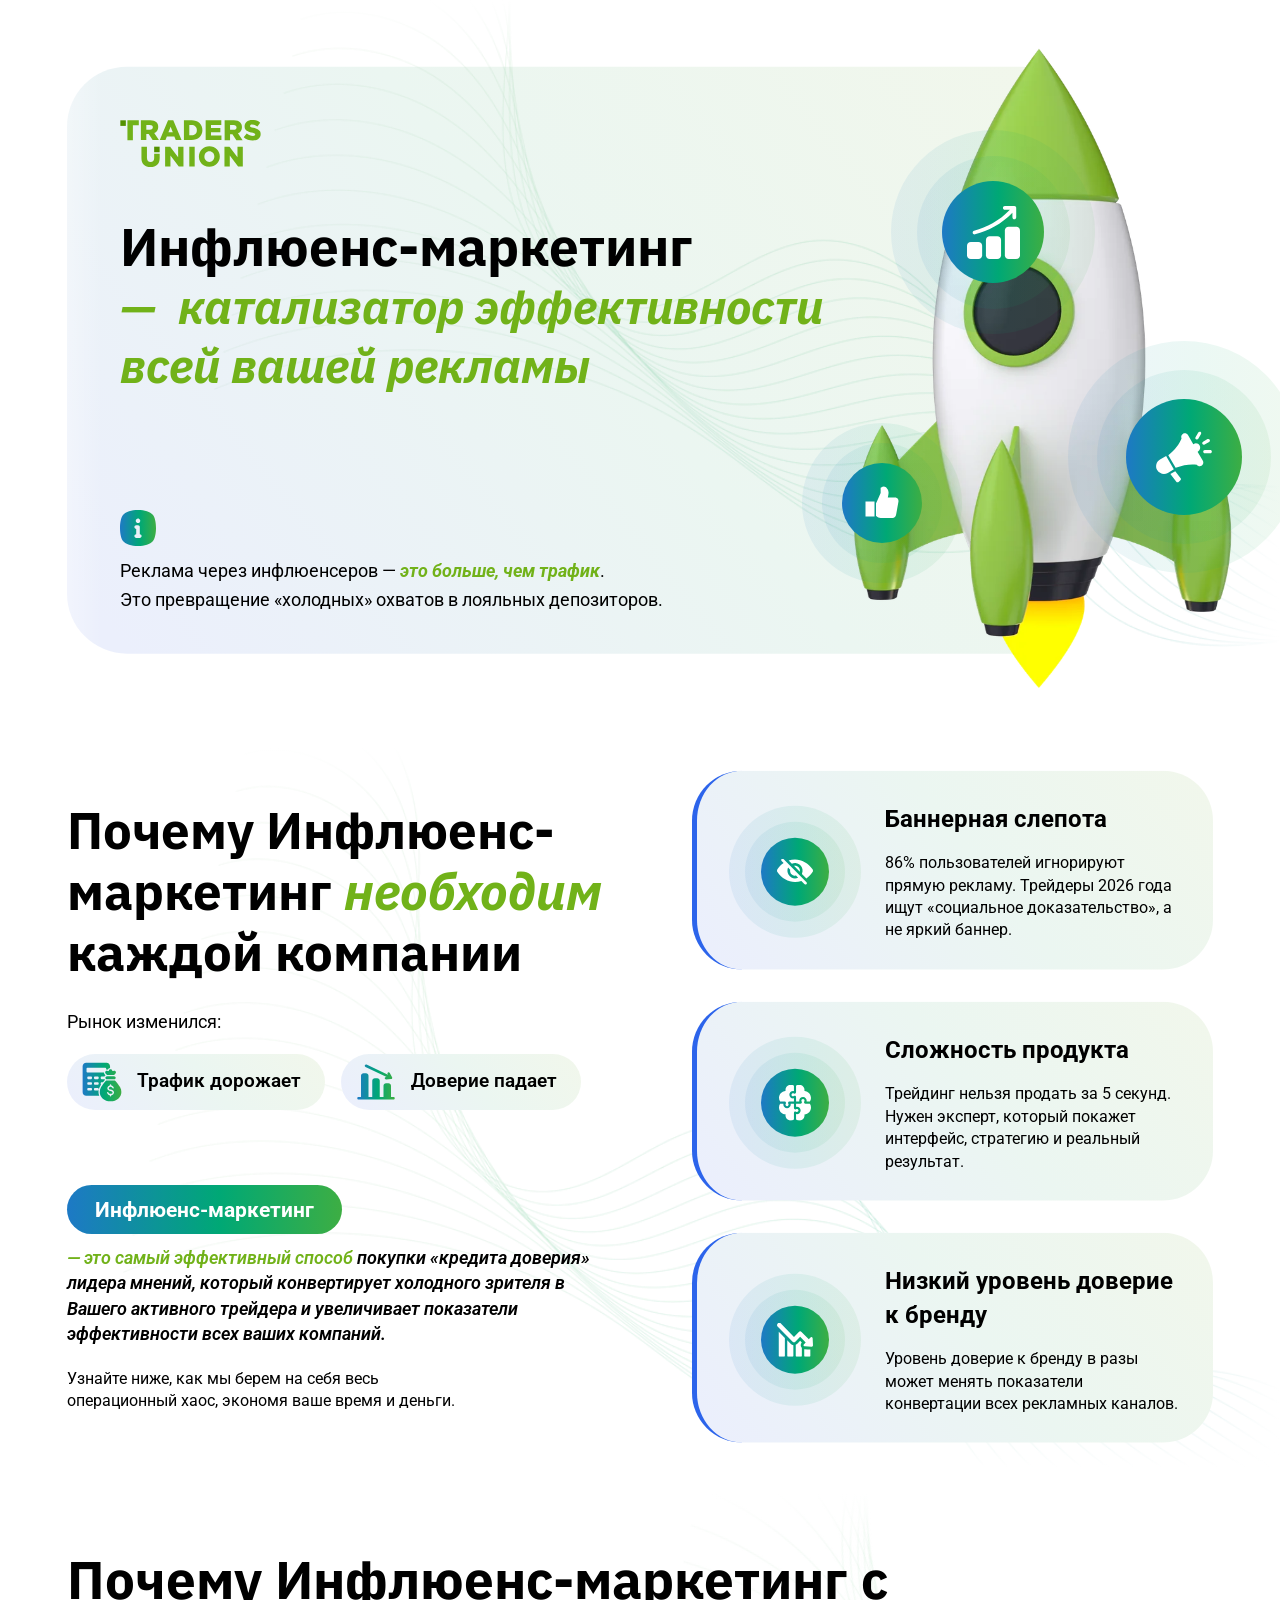
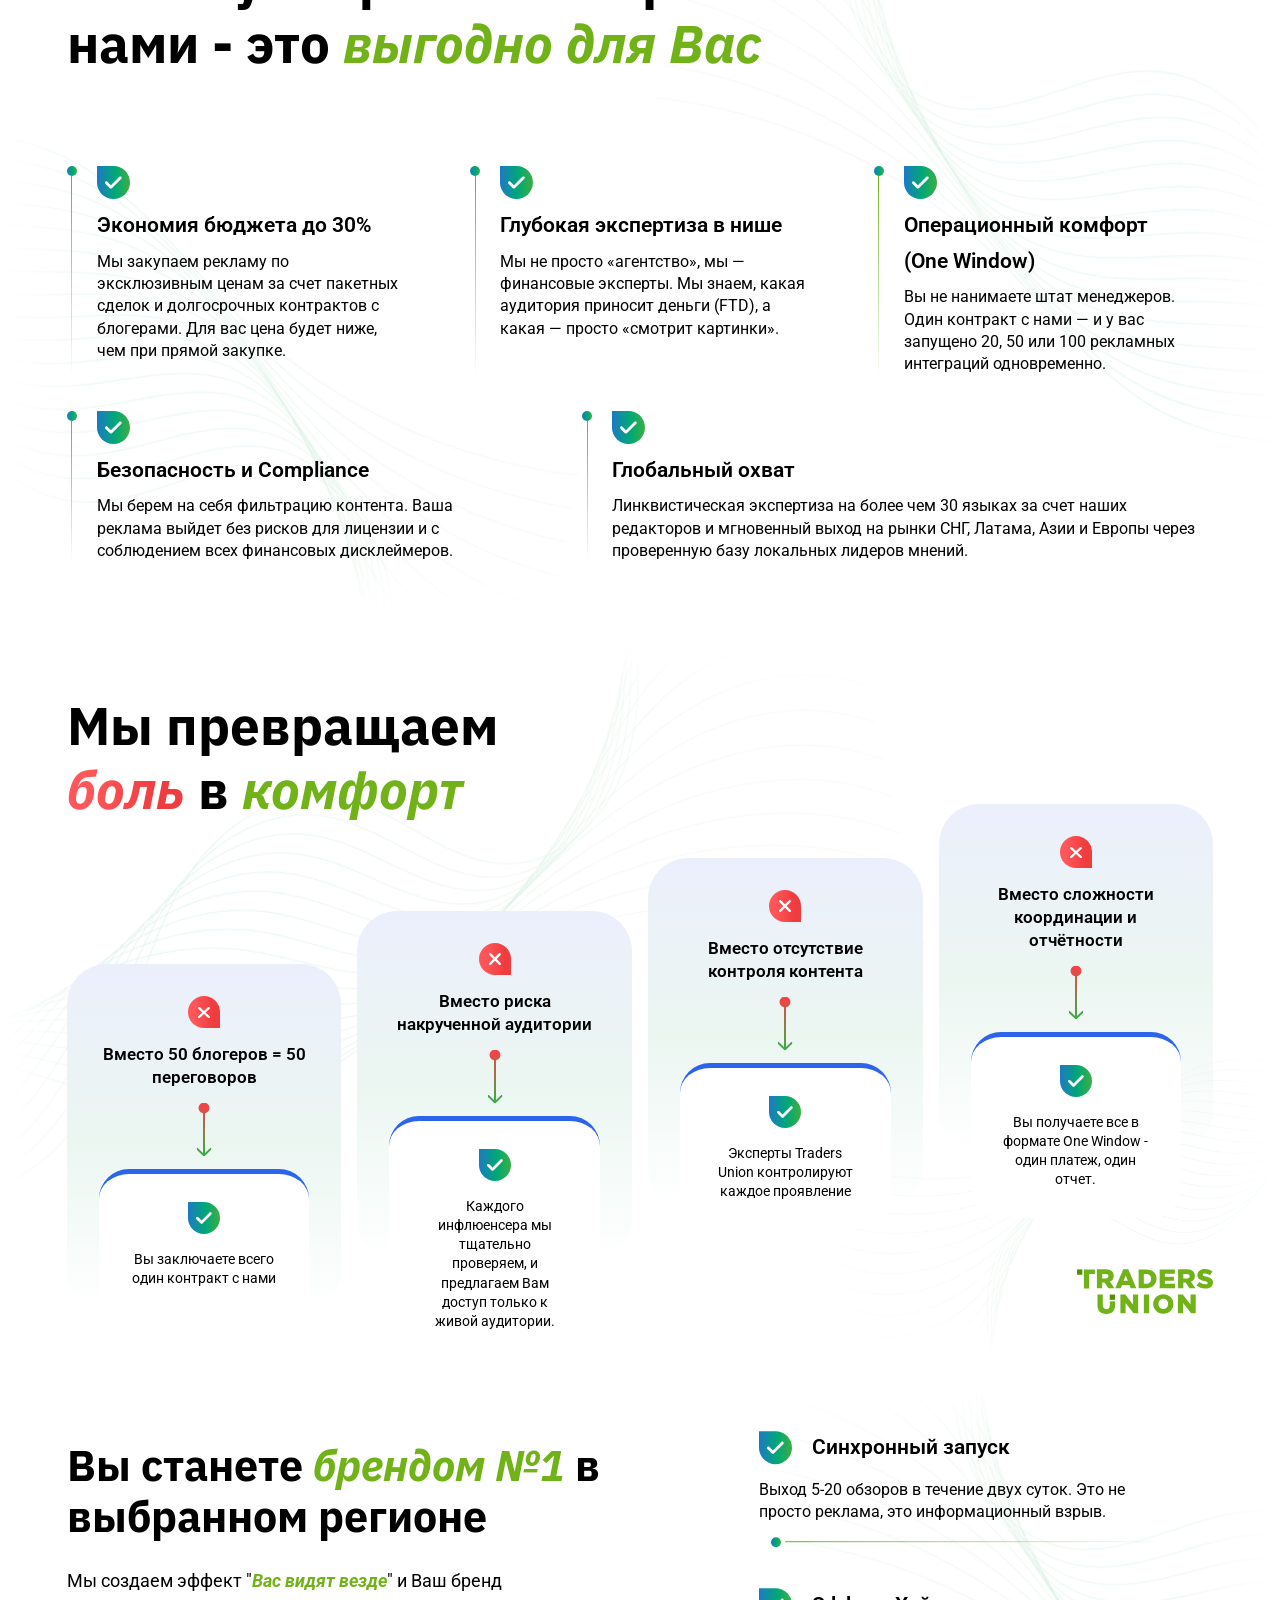
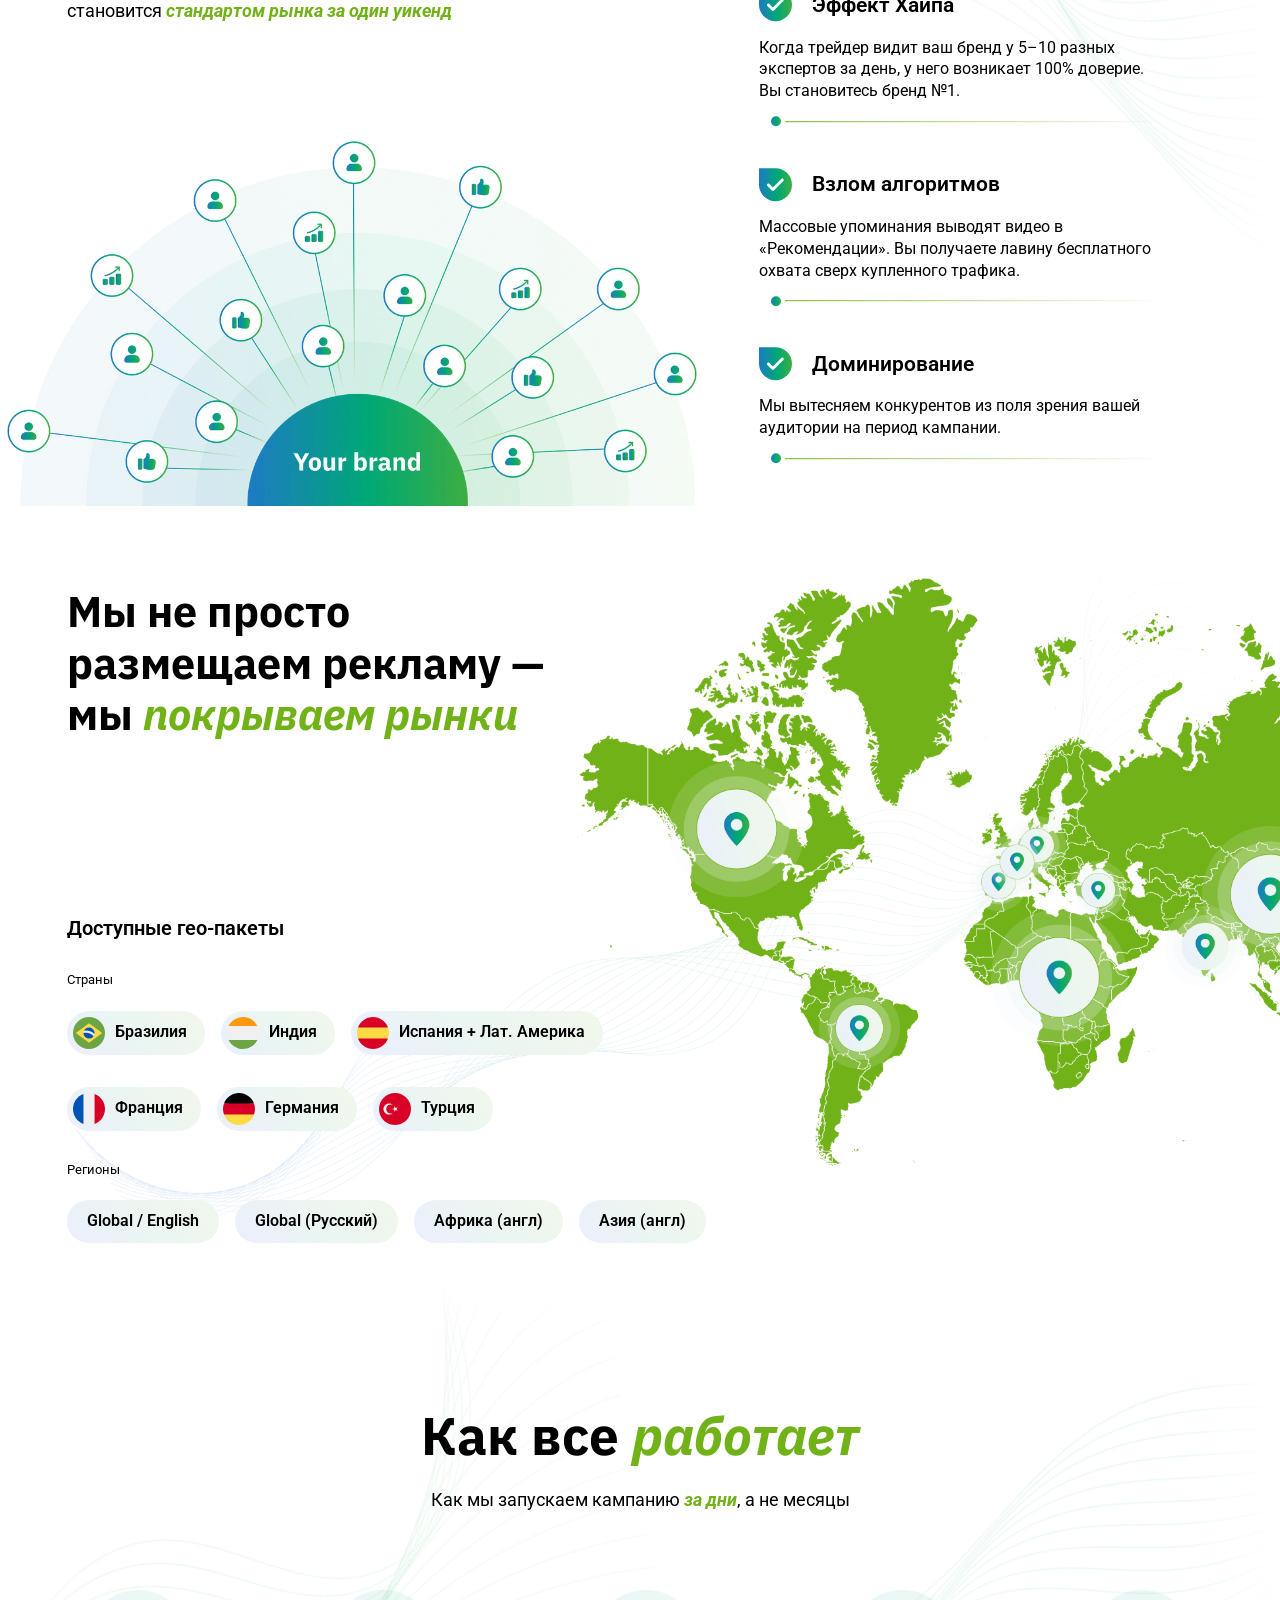
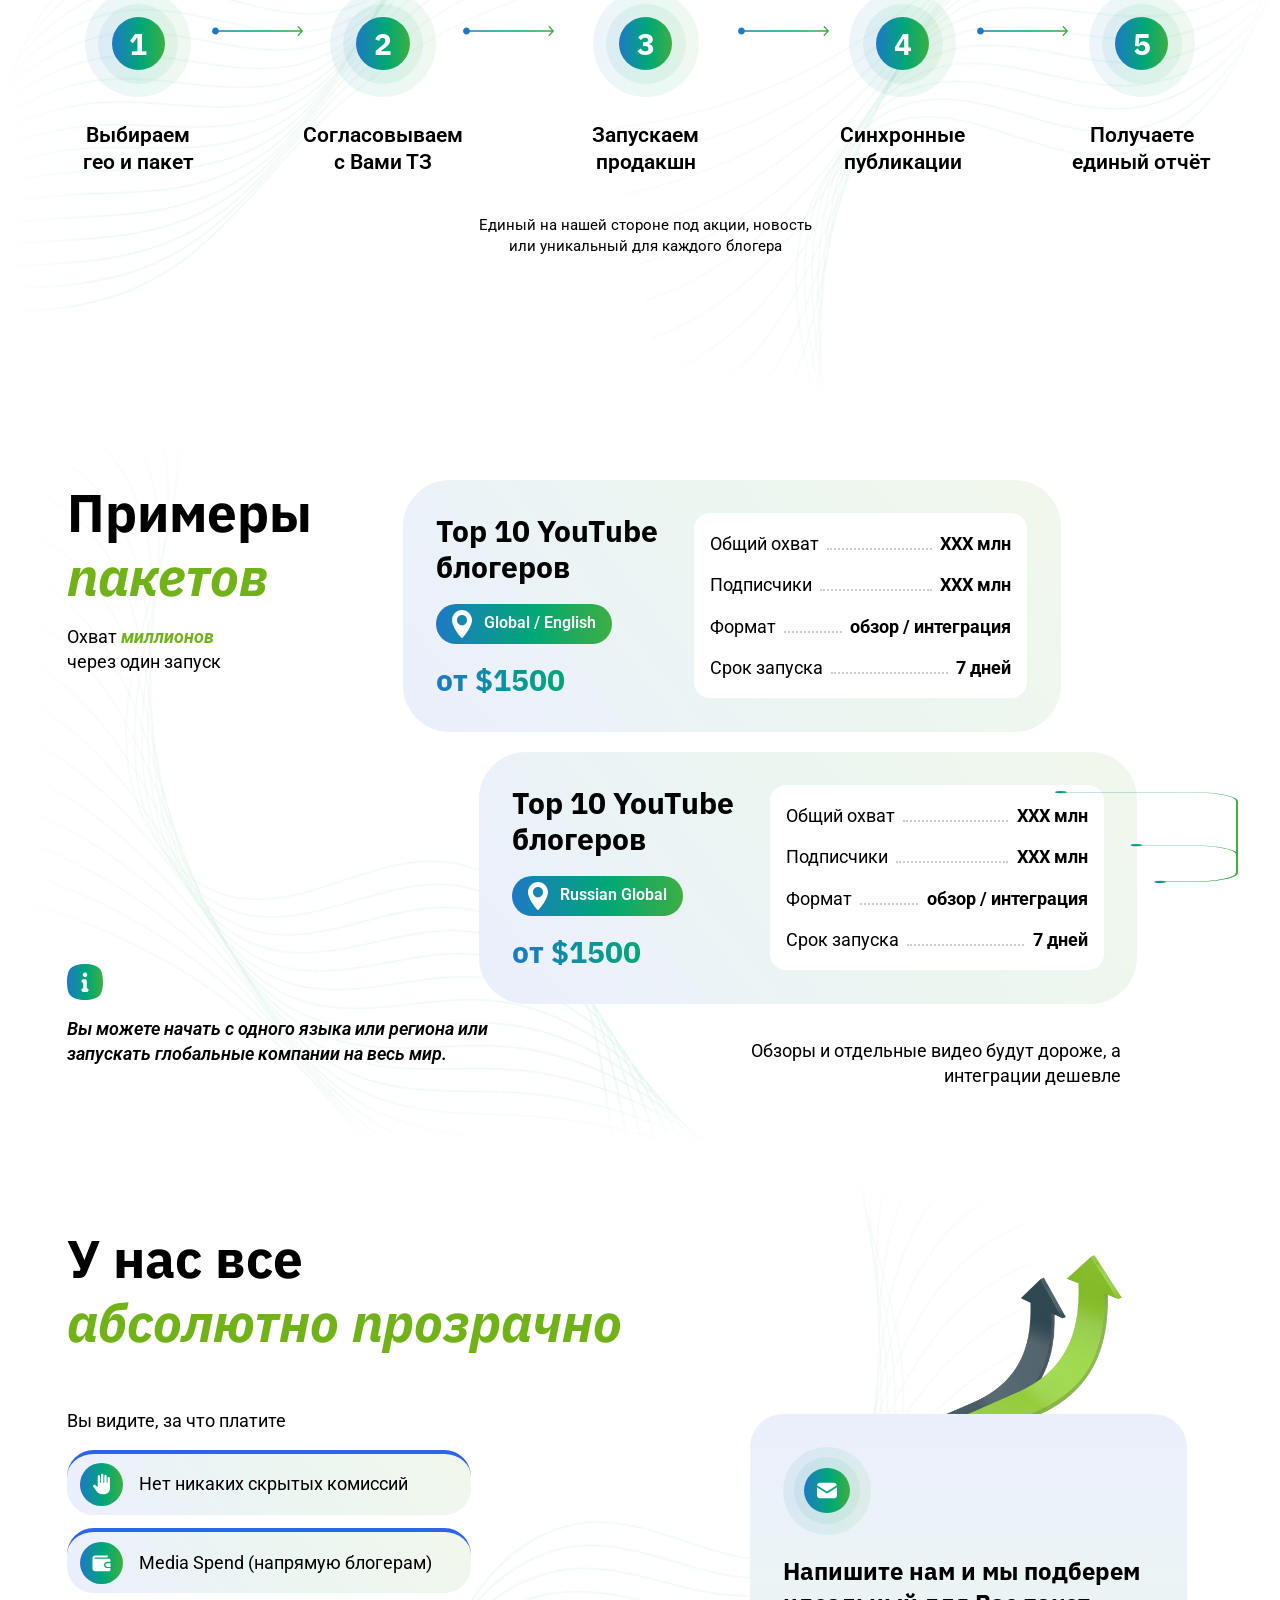
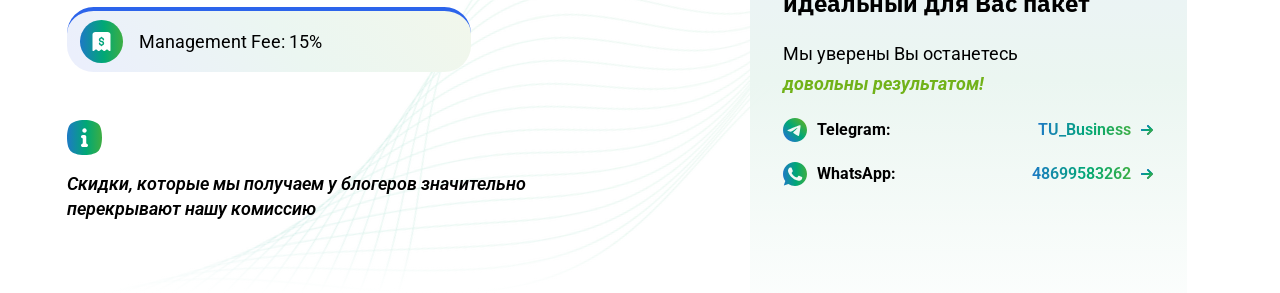
==== commit 3423062b: "Mobile redesign 1:1 з Figma + чистка assets - Перевертано мобільну версію (всі 9 слайдів) під Figma " ====
--- a/index.html
+++ b/index.html
@@ -7,8 +7,7 @@
   <link rel="preconnect" href="https://fonts.googleapis.com">
   <link rel="preconnect" href="https://fonts.gstatic.com" crossorigin>
   <link href="https://fonts.googleapis.com/css2?family=IBM+Plex+Sans:ital,wght@0,700;1,700&family=Roboto:ital,wght@0,400;0,500;0,600;0,700;1,600;1,700&display=swap" rel="stylesheet">
-  <link rel="stylesheet" href="styles.css">
-  <link rel="stylesheet" href="map-countries.css">
+  <link rel="stylesheet" href="styles.css?v=17">
 </head>
 <body>
 
@@ -309,37 +308,8 @@
       </div>
       <h2 class="s6-title">Мы не просто размещаем рекламу — мы <span class="green-italic">покрываем рынки</span></h2>
       <div class="s6-map">
-        <div class="world-map" id="world-map-container"></div>
-      </div>
-      <script>
-        // Lazy-load map when slide 6 enters viewport
-        (function(){
-          const c=document.getElementById('world-map-container');
-          const slide=document.getElementById('slide-6');
-          let loaded=false;
-          const load=()=>{
-            if(loaded)return;loaded=true;
-            fetch('map-fragment.html').then(r=>r.text()).then(html=>{
-              c.innerHTML=html+`
-<div class="map-pin map-pin-lg" style="inset:29.01% 75.02% 49.33% 10.08%"><div class="pin-outer"><div class="pin-mid"><div class="pin-inner"><img loading="lazy" decoding="async" src="assets/map/pin.svg" alt=""></div></div></div></div>
-<div class="map-pin map-pin-lg" style="inset:52.57% 39.82% 25.77% 45.28%"><div class="pin-outer"><div class="pin-mid"><div class="pin-inner"><img loading="lazy" decoding="async" src="assets/map/pin.svg" alt=""></div></div></div></div>
-<div class="map-pin map-pin-lg" style="inset:39.37% 16.78% 38.96% 68.32%"><div class="pin-outer"><div class="pin-mid"><div class="pin-inner"><img loading="lazy" decoding="async" src="assets/map/pin.svg" alt=""></div></div></div></div>
-<div class="map-pin map-pin-md" style="inset:65.03% 64.64% 22.09% 26.49%"><div class="pin-outer"><div class="pin-mid"><div class="pin-inner"><img loading="lazy" decoding="async" src="assets/map/pin1.svg" alt=""></div></div></div></div>
-<div class="map-pin map-pin-md" style="inset:52.04% 26.92% 35.07% 64.22%"><div class="pin-outer"><div class="pin-mid"><div class="pin-inner"><img loading="lazy" decoding="async" src="assets/map/pin1.svg" alt=""></div></div></div></div>
-<div class="map-pin map-pin-sm" style="inset:44.93% 39.81% 45.76% 53.79%"><div class="pin-outer"><div class="pin-mid"><div class="pin-inner"><img loading="lazy" decoding="async" src="assets/map/pin2.svg" alt=""></div></div></div></div>
-<div class="map-pin map-pin-sm" style="inset:43.56% 50.69% 47.13% 42.91%"><div class="pin-outer"><div class="pin-mid"><div class="pin-inner"><img loading="lazy" decoding="async" src="assets/map/pin2.svg" alt=""></div></div></div></div>
-<div class="map-pin map-pin-sm" style="inset:37.80% 46.51% 52.89% 47.08%"><div class="pin-outer"><div class="pin-mid"><div class="pin-inner"><img loading="lazy" decoding="async" src="assets/map/pin2.svg" alt=""></div></div></div></div>
-<div class="map-pin map-pin-sm" style="inset:40.42% 48.67% 50.27% 44.92%"><div class="pin-outer"><div class="pin-mid"><div class="pin-inner"><img loading="lazy" decoding="async" src="assets/map/pin2.svg" alt=""></div></div></div></div>`;
-            });
-          };
-          if('IntersectionObserver' in window){
-            const io=new IntersectionObserver((entries,obs)=>{
-              entries.forEach(e=>{if(e.isIntersecting){load();obs.disconnect();}});
-            },{rootMargin:'200px'});
-            io.observe(slide);
-          }else{load();}
-        })();
-      </script>
+        <img loading="lazy" decoding="async" src="assets/map/map.png" alt="" class="s6-map-img">
+      </div>
       <div class="s6-bottom">
         <p class="s6-label">Доступные гео-пакеты</p>
         <div class="s6-countries-block">
@@ -383,21 +353,21 @@
           <div class="s7-step-number">
             <div class="s7-num-outer"><div class="s7-num-mid"><div class="s7-num-inner">1</div></div></div>
           </div>
-          <p class="s7-step-label">Выбираем<br>гео и пакет</p>
+          <p class="s7-step-label">Выбираем <br>гео и пакет</p>
         </div>
         <div class="s7-arrow"><img loading="lazy" decoding="async" src="assets/icons/arrow-right.svg" alt=""></div>
         <div class="s7-step">
           <div class="s7-step-number">
             <div class="s7-num-outer"><div class="s7-num-mid"><div class="s7-num-inner">2</div></div></div>
           </div>
-          <p class="s7-step-label">Согласовываем<br>с Вами ТЗ</p>
+          <p class="s7-step-label">Согласовываем <br>с Вами ТЗ</p>
         </div>
         <div class="s7-arrow"><img loading="lazy" decoding="async" src="assets/icons/arrow-right.svg" alt=""></div>
         <div class="s7-step">
           <div class="s7-step-number">
             <div class="s7-num-outer"><div class="s7-num-mid"><div class="s7-num-inner">3</div></div></div>
           </div>
-          <p class="s7-step-label">Запускаем<br>продакшн</p>
+          <p class="s7-step-label">Запускаем <br>продакшн</p>
           <p class="s7-step-note">Единый на нашей стороне под акции, новость или уникальный для каждого блогера</p>
         </div>
         <div class="s7-arrow"><img loading="lazy" decoding="async" src="assets/icons/arrow-right.svg" alt=""></div>
@@ -405,14 +375,14 @@
           <div class="s7-step-number">
             <div class="s7-num-outer"><div class="s7-num-mid"><div class="s7-num-inner">4</div></div></div>
           </div>
-          <p class="s7-step-label">Синхронные<br>публикации</p>
+          <p class="s7-step-label">Синхронные <br>публикации</p>
         </div>
         <div class="s7-arrow"><img loading="lazy" decoding="async" src="assets/icons/arrow-right.svg" alt=""></div>
         <div class="s7-step">
           <div class="s7-step-number">
             <div class="s7-num-outer"><div class="s7-num-mid"><div class="s7-num-inner">5</div></div></div>
           </div>
-          <p class="s7-step-label">Получаете<br>единый отчёт</p>
+          <p class="s7-step-label">Получаете <br>единый отчёт</p>
         </div>
       </div>
     </div>
@@ -431,8 +401,8 @@
         <img loading="lazy" decoding="async" src="assets/images/ellipse-4-8.svg" alt="" class="s8-circle s8-c4">
       </div>
       <div class="s8-left">
-        <h2 class="s8-title">Примеры<br><span class="green-italic">пакетов</span></h2>
-        <p class="s8-subtitle">Охват <span class="green-bold-italic">миллионов</span><br>через один запуск</p>
+        <h2 class="s8-title">Примеры <br><span class="green-italic">пакетов</span></h2>
+        <p class="s8-subtitle">Охват <span class="green-bold-italic">миллионов</span> <br>через один запуск</p>
       </div>
       <div class="s8-package s8-package-1">
         <div class="s8-package-info">
@@ -513,7 +483,7 @@
       <div class="s9-bg-lines">
         <img loading="lazy" decoding="async" src="assets/backgrounds/bg-lines.webp" alt="">
       </div>
-      <h2 class="s9-title">У нас все<br><span class="green-italic">абсолютно прозрачно</span></h2>
+      <h2 class="s9-title">У нас все <br><span class="green-italic">абсолютно прозрачно</span></h2>
       <p class="s9-subtitle">Вы видите, за что платите</p>
       <div class="s9-items">
         <div class="s9-item">
--- a/styles.css
+++ b/styles.css
@@ -943,6 +943,7 @@
   width: 55%;
   z-index: 1;
 }
+.s6-map-img { display: block; width: 100%; height: auto; }
 
 .s6-bottom {
   position: absolute;
@@ -1597,7 +1598,7 @@
   .slide {
     aspect-ratio: auto;
     min-height: auto;
-    padding: 40px 20px;
+    padding: 24px 16px;
   }
 
   .slide-inner {
@@ -1605,16 +1606,26 @@
     height: auto;
     display: flex;
     flex-direction: column;
-    gap: 24px;
-  }
-
-  /* Hide decorative backgrounds on mobile */
+    gap: 14px;
+  }
+
+  /* Hide all decorative backgrounds on mobile */
   .s1-bg-lines, .s2-bg-lines, .s3-bg-lines, .s4-bg-lines,
-  .s5-bg-lines, .s6-bg-lines, .s7-bg-lines, .s7-bg-left, .s7-bg-right,
-  .s8-bg-lines, .s9-bg-lines, .s8-circles,
-  .s4-bg-left, .s4-bg-right, .s3-bg-lines-right, .s3-bg-lines-left,
-  .s1-gradient-bg {
+  .s5-bg-lines, .s6-bg-lines, .s7-bg-lines, .s8-bg-lines, .s9-bg-lines,
+  .s7-bg-left, .s7-bg-right, .s4-bg-left, .s4-bg-right,
+  .s3-bg-lines-right, .s3-bg-lines-left,
+  .s8-circles, .s1-gradient-bg {
     display: none;
+  }
+
+  /* Mobile clipping */
+  .slide { position: relative; overflow: clip; }
+  .slide-inner { position: relative; z-index: 1; }
+  .slide-inner::after { display: none; }
+
+  /* Slide 1: Figma gradient bg */
+  .slide-1 {
+    background: linear-gradient(51deg, #ebeffc 0%, #ebf6f2 50%, #f2f7eb 100%);
   }
 
   /* Override all slide scripts */
@@ -1623,8 +1634,13 @@
   }
 
   /* ---- SLIDE 1 MOBILE ---- */
+  .slide-1 {
+    padding: 0;
+  }
   .slide-1 .slide-inner {
     padding: 20px;
+    gap: 32px;
+    min-height: 472px;
   }
 
   .s1-gradient-bg {
@@ -1633,7 +1649,7 @@
     left: 0;
     width: 100%;
     height: 100%;
-    border-radius: 0 0 40px 40px;
+    border-radius: 0;
     transform: none;
   }
 
@@ -1641,8 +1657,8 @@
     position: relative;
     top: auto;
     left: auto;
-    width: 140px;
-    height: 50px;
+    width: 96px;
+    height: 32px;
     z-index: 2;
   }
 
@@ -1655,110 +1671,138 @@
   }
 
   .s1-title {
-    font-size: 32px;
+    font-family: 'IBM Plex Sans', sans-serif;
+    font-weight: 700;
+    font-size: 40px;
+    line-height: 1.2;
   }
 
   .s1-subtitle {
+    font-size: 24px;
+    line-height: 1.2;
+    margin-top: 8px;
+  }
+
+  .s1-rocket,
+  .s1-icon-circle,
+  .s1-bg-lines {
+    display: none;
+  }
+
+  .s1-info-block {
+    position: relative;
+    top: auto;
+    left: auto;
+    z-index: 2;
+    gap: 10px;
+    align-items: flex-start;
+  }
+
+  .s1-info-icon {
+    width: 24px;
+    min-width: 24px;
+    margin-top: 0;
+  }
+
+  .s1-info-text {
+    font-size: 14px;
+    line-height: 1.4;
+  }
+
+  /* ---- SLIDE 2 MOBILE ---- */
+  .slide-2 .slide-inner { gap: 16px; }
+
+  .s2-title {
+    position: relative;
+    top: auto;
+    left: auto;
+    width: 100%;
     font-size: 28px;
-  }
-
-  .s1-rocket {
+    line-height: 1.2;
+    order: 1;
+    margin: 0;
+  }
+
+  .s2-market-info {
     position: relative;
     top: auto;
     left: auto;
     width: 100%;
-    height: 300px;
-    z-index: 2;
-  }
-  .s1-rocket img {
-    position: relative;
+    order: 2;
+  }
+
+  .s2-market-label {
+    font-size: 14px;
+    margin-bottom: 12px;
+  }
+
+  .s2-tags {
+    gap: 8px;
+    flex-wrap: wrap;
+  }
+
+  .s2-tag {
+    padding: 6px 16px 6px 8px;
+    gap: 8px;
+    border-radius: 70px;
+  }
+
+  .s2-tag-icon {
+    width: 24px;
+    height: 24px;
+  }
+
+  .s2-tag span {
+    font-size: 14px;
+    font-weight: 600;
+  }
+
+  .s2-cards {
+    position: relative;
+    top: auto;
+    left: auto;
     width: 100%;
-    height: 100%;
+    transform: none;
+    margin: 0;
+    gap: 12px;
+    order: 3;
+  }
+
+  .s2-card {
+    position: relative;
+    flex-direction: column;
+    align-items: flex-start;
+    padding: 20px;
+    border-radius: 24px;
+    border-left: none;
+    overflow: hidden;
+    gap: 16px;
+  }
+  .s2-card::before {
+    content: '';
+    position: absolute;
     top: 0;
     left: 0;
-    object-fit: contain;
-  }
-
-  .s1-info-block {
-    position: relative;
-    top: auto;
-    left: auto;
-    z-index: 2;
-  }
-
-  .s1-info-icon {
-    width: 28px;
-    min-width: 28px;
-    margin-top: 0;
-  }
-
-  .s1-info-text {
-    font-size: 14px;
-  }
-
-  .s1-icon-circle {
-    display: none;
-  }
-
-  /* ---- SLIDE 2 MOBILE ---- */
-  .s2-left {
-    position: relative;
-    top: auto;
-    left: auto;
-    width: 100%;
-  }
-
-  .s2-title {
-    font-size: 28px;
-    margin-bottom: 20px;
-  }
-
-  .s2-tags {
-    gap: 8px;
-  }
-
-  .s2-tag {
-    padding: 6px 16px 6px 10px;
-    gap: 10px;
-  }
-
-  .s2-tag-icon {
-    width: 28px;
-    height: 28px;
-  }
-
-  .s2-tag span {
-    font-size: 14px;
-  }
-
-  .s2-green-badge {
-    font-size: 16px;
-    padding: 8px 20px;
-    margin-top: 20px;
-  }
-
-  .s2-quote {
-    font-size: 14px;
-  }
-
-  .s2-cta {
-    font-size: 13px;
-  }
-
-  .s2-cards {
-    position: relative;
-    top: auto;
-    left: auto;
-    width: 100%;
-    transform: none;
-    margin-top: 24px;
-  }
-
-  .s2-card {
-    flex-direction: column;
-    padding: 20px;
-    border-radius: 24px;
-    gap: 16px;
+    right: 0;
+    height: 5px;
+    background: var(--gradient);
+    z-index: 1;
+  }
+
+  .s2-card-icon-wrap {
+    margin-top: 4px;
+  }
+  .s2-card .icon-circle-outer-sm,
+  .s2-card .icon-circle-mid-sm {
+    padding: 8px;
+  }
+  .s2-card .icon-circle-inner-sm {
+    width: 40px;
+    height: 40px;
+  }
+  .s2-card .icon-circle-inner-sm img {
+    width: 24px;
+    height: 24px;
   }
 
   .s2-card-text h3 {
@@ -1768,6 +1812,39 @@
 
   .s2-card-text p {
     font-size: 14px;
+    line-height: 1.4;
+  }
+
+  .s2-green-badge {
+    position: relative;
+    top: auto;
+    left: auto;
+    align-self: flex-start;
+    font-size: 16px;
+    padding: 10px 28px;
+    margin: 0;
+    order: 4;
+  }
+
+  .s2-quote {
+    position: relative;
+    top: auto;
+    left: auto;
+    width: 100%;
+    font-size: 14px;
+    line-height: 1.4;
+    order: 5;
+    margin: 0;
+  }
+
+  .s2-cta {
+    position: relative;
+    top: auto;
+    left: auto;
+    width: 100%;
+    font-size: 14px;
+    order: 6;
+    margin: 0;
   }
 
   /* ---- SLIDE 3 MOBILE ---- */
@@ -1777,7 +1854,8 @@
     left: auto;
     width: 100%;
     font-size: 28px;
-    margin-bottom: 24px;
+    margin-bottom: 16px;
+    line-height: 1.2;
   }
 
   .s3-features-top,
@@ -1787,23 +1865,47 @@
     left: auto;
     right: auto;
     flex-direction: column;
-    gap: 24px;
+    gap: 0;
   }
 
   .s3-features-bottom {
-    margin-top: 24px;
+    margin-top: 0;
   }
 
   .s3-feature {
-    gap: 12px;
+    gap: 20px;
+    align-items: stretch;
+  }
+  .s3-feature-wide {
+    width: 100%;
+    flex: 1;
+  }
+  .s3-features-bottom .s3-feature:last-child .s3-line-dashed {
+    display: none;
+  }
+  .s3-line-dashed {
+    background: rgb(112,179,26);
+  }
+
+  .s3-feature-content {
+    padding-bottom: 24px;
+  }
+
+  .s3-badge {
+    width: 33px;
+    height: 33px;
+    margin-bottom: 8px;
   }
 
   .s3-feature-content h3 {
     font-size: 18px;
+    line-height: 1.4;
+    margin-bottom: 8px;
   }
 
   .s3-feature-content p {
     font-size: 14px;
+    line-height: 1.4;
   }
 
   /* ---- SLIDE 4 MOBILE ---- */
@@ -1813,14 +1915,16 @@
     left: auto;
     width: 100%;
     font-size: 28px;
-    margin-bottom: 24px;
+    margin-bottom: 8px;
+    line-height: 1.2;
+    text-align: center;
   }
 
   .s4-cards {
     position: relative;
     display: flex;
     flex-direction: column;
-    gap: 20px;
+    gap: 12px;
     height: auto;
   }
 
@@ -1830,24 +1934,50 @@
     left: auto !important;
     width: 100% !important;
     height: auto !important;
-    padding: 24px;
+    padding: 32px;
+    border-radius: 32px;
+    gap: 0;
+  }
+
+  .s4-card-top {
+    gap: 16px;
+  }
+
+  .s4-red-badge,
+  .s4-green-badge {
+    width: 32px;
+    height: 32px;
+  }
+
+  .s4-arrow {
+    margin: 8px 0;
+    height: 24px;
+  }
+  .s4-arrow img {
+    width: 36px;
+    height: 12px;
+    transform: rotate(90deg);
+  }
+
+  .s4-card-bottom {
+    padding: 20px;
+    border-radius: 24px;
+    border-top-width: 5px;
+    gap: 16px;
   }
 
   .s4-problem {
     font-size: 16px;
+    line-height: 1.4;
   }
 
   .s4-solution {
     font-size: 14px;
+    line-height: 1.4;
   }
 
   .s4-tu-logo {
-    position: relative;
-    bottom: auto;
-    right: auto;
-    width: 120px;
-    margin-top: 20px;
-    align-self: flex-end;
+    display: none;
   }
 
   /* ---- SLIDE 5 MOBILE ---- */
@@ -1857,6 +1987,8 @@
     left: auto;
     width: 100%;
     font-size: 28px;
+    line-height: 1.2;
+    order: 1;
   }
 
   .s5-subtitle {
@@ -1865,20 +1997,9 @@
     left: auto;
     width: 100%;
     font-size: 14px;
-    margin-top: 12px;
-  }
-
-  .s5-visual {
-    position: relative;
-    top: auto;
-    left: auto;
-    width: 100%;
-    height: 300px;
-    margin: 20px 0;
-  }
-
-  .s5-brand-label {
-    font-size: 20px;
+    margin-top: 8px;
+    line-height: 1.4;
+    order: 2;
   }
 
   .s5-points {
@@ -1887,15 +2008,48 @@
     left: auto;
     width: 100%;
     transform: none;
-    gap: 32px;
+    gap: 16px;
+    order: 3;
+    margin-top: 16px;
+  }
+
+  .s5-point {
+    gap: 8px;
+  }
+
+  .s5-point-header {
+    gap: 14px;
   }
 
   .s5-point h3 {
     font-size: 18px;
+    line-height: 1.4;
   }
 
   .s5-point p {
     font-size: 14px;
+    line-height: 1.4;
+  }
+
+  .s5-visual {
+    position: relative;
+    top: auto;
+    left: auto;
+    width: 100%;
+    height: auto;
+    margin: 8px 0 0 0;
+    order: 4;
+  }
+  .s5-visual img {
+    position: relative;
+    width: 100%;
+    height: auto;
+    bottom: auto;
+    left: auto;
+  }
+
+  .s5-brand-label {
+    font-size: 16px;
   }
 
   /* ---- SLIDE 6 MOBILE ---- */
@@ -1904,44 +2058,47 @@
     top: auto;
     left: auto;
     width: 100%;
-    font-size: 24px;
+    font-size: 28px;
+    line-height: 1.2;
+    order: 1;
+  }
+
+  .s6-bottom {
+    position: relative;
+    bottom: auto;
+    left: auto;
+    width: 100%;
+    order: 2;
   }
 
   .s6-map {
     position: relative;
     top: auto;
     left: auto;
+    width: calc(100% + 32px);
+    margin: 16px -16px 0;
+    transform: none;
+    order: 3;
+  }
+  .s6-map-img {
     width: 100%;
-    margin: 20px 0;
-  }
-
-  .s6-bottom {
-    position: relative;
-    bottom: auto;
-    left: auto;
-    width: 100%;
-  }
-
-  .s6-countries {
-    gap: 12px;
-  }
-
-  .s6-country {
-    font-size: 13px;
-  }
-
-  .s6-flag {
-    width: 22px;
-    height: 22px;
-  }
-
+    height: auto;
+  }
+
+  .s6-countries,
   .s6-regions {
     gap: 8px;
   }
 
-  .s6-region-badge {
-    padding: 6px 14px;
-    font-size: 13px;
+  .s6-pill {
+    padding: 8px 16px;
+    border-radius: 70px;
+    font-size: 14px;
+  }
+
+  .s6-flag {
+    width: 24px;
+    height: 24px;
   }
 
   /* ---- SLIDE 7 MOBILE ---- */
@@ -1953,6 +2110,7 @@
     font-size: 28px;
     text-align: center;
     white-space: normal;
+    line-height: 1.2;
   }
 
   .s7-subtitle {
@@ -1972,19 +2130,28 @@
     left: auto;
     right: auto;
     flex-direction: column;
-    align-items: center;
+    align-items: stretch;
     gap: 20px;
-    margin-top: 24px;
+    margin-top: 16px;
   }
 
   .s7-step {
     width: 100%;
+    display: flex;
+    align-items: center;
+    flex-wrap: wrap;
+    column-gap: 16px;
+    row-gap: 6px;
+  }
+
+  .s7-step-number {
+    flex: 0 0 auto;
   }
 
   .s7-num-inner {
-    width: 56px;
-    height: 56px;
-    font-size: 28px;
+    width: 39px;
+    height: 39px;
+    font-size: 20px;
   }
 
   .s7-num-outer, .s7-num-mid {
@@ -1992,34 +2159,53 @@
   }
 
   .s7-step-label {
+    flex: 1;
+    min-width: 0;
     font-size: 18px;
+    margin: 0;
+    text-align: left;
+    line-height: 1.3;
+  }
+  .s7-step-label br { display: none; }
+
+  .s7-step-note {
+    flex-basis: 100%;
+    padding-left: 103px;
+    font-size: 13px;
+    line-height: 1.4;
+    width: auto;
+    text-align: left;
+    margin: 0;
   }
 
   .s7-arrow {
-    transform: rotate(90deg);
-    padding-top: 0;
-    width: 60px;
-    height: 30px;
-  }
-
-  .s7-step-note {
-    font-size: 13px;
+    display: none;
   }
 
   /* ---- SLIDE 8 MOBILE ---- */
+  .s8-circles, .s8-connector { display: none; }
+  .slide-8 .slide-inner { gap: 16px; }
+
   .s8-left {
     position: relative;
     top: auto;
     left: auto;
+    margin: 0;
   }
 
   .s8-title {
     font-size: 28px;
-  }
+    line-height: 1.2;
+    margin-bottom: 8px;
+  }
+  .s8-title br { display: none; }
+  .s8-title span.green-italic { display: inline; }
 
   .s8-subtitle {
     font-size: 14px;
-  }
+    line-height: 1.4;
+  }
+  .s8-subtitle br { display: none; }
 
   .s8-package {
     position: relative;
@@ -2027,9 +2213,21 @@
     left: auto !important;
     width: 100% !important;
     flex-direction: column;
-    padding: 24px;
+    padding: 20px;
     border-radius: 24px;
-    margin-top: 20px;
+    margin: 0;
+    gap: 16px;
+    overflow: hidden;
+  }
+  .s8-package::before {
+    content: '';
+    position: absolute;
+    top: 0;
+    left: 0;
+    right: 0;
+    height: 5px;
+    background: var(--gradient);
+    z-index: 1;
   }
 
   .s8-package-info {
@@ -2038,26 +2236,51 @@
   }
 
   .s8-package-info h3 {
-    font-size: 24px;
+    font-size: 18px;
+    line-height: 1.2;
+  }
+
+  .s8-geo-badge {
+    margin: 0;
+    font-size: 14px;
+    padding: 6px 16px 6px 8px;
+    line-height: 1.4;
+  }
+  .s8-geo-badge img {
+    width: 24px;
+    height: 24px;
   }
 
   .s8-price {
-    font-size: 28px;
-  }
-
+    font-size: 22px;
+    line-height: 1.2;
+  }
+
+  .s8-package-details {
+    padding: 16px;
+    border-radius: 16px;
+    gap: 6px;
+  }
+
+  .s8-detail-row { gap: 8px; }
   .s8-detail-label, .s8-detail-value {
-    font-size: 14px;
+    font-size: 13px;
+    line-height: 1.4;
   }
 
   .s8-info-block {
     position: relative;
     bottom: auto;
     left: auto;
-    margin-top: 20px;
-  }
+    margin: 0;
+    gap: 12px;
+  }
+
+  .s8-info-icon { width: 24px; height: 24px; }
 
   .s8-info-text {
     font-size: 14px;
+    line-height: 1.4;
   }
 
   .s8-note {
@@ -2066,24 +2289,39 @@
     right: auto;
     text-align: left;
     font-size: 14px;
-    margin-top: 16px;
-  }
+    line-height: 1.4;
+    margin: 0;
+    max-width: none;
+  }
+
+  /* Reorder slide 8: title → packages → note → info */
+  .s8-left { order: 1; }
+  .s8-package-1 { order: 2; }
+  .s8-package-2 { order: 3; }
+  .s8-note { order: 4; }
+  .s8-info-block { order: 5; }
 
   /* ---- SLIDE 9 MOBILE ---- */
+  .slide-9 .slide-inner { gap: 16px; }
+
   .s9-title {
     position: relative;
     top: auto;
     left: auto;
     width: 100%;
     font-size: 28px;
+    line-height: 1.2;
+    margin: 0;
   }
 
   .s9-subtitle {
     position: relative;
     top: auto;
     left: auto;
-    font-size: 14px;
-    margin-top: 12px;
+    font-size: 18px;
+    font-weight: 700;
+    margin: 0;
+    color: #000;
   }
 
   .s9-items {
@@ -2091,31 +2329,65 @@
     top: auto;
     left: auto;
     width: 100%;
-    margin-top: 20px;
+    margin: 0;
+    gap: 12px;
   }
 
   .s9-item {
+    position: relative;
     padding: 12px 16px;
-    border-radius: 20px;
+    border-radius: 50px;
     gap: 16px;
+    overflow: hidden;
+    border-top: none;
+  }
+  .s9-item::before {
+    content: '';
+    position: absolute;
+    top: 0;
+    left: 0;
+    right: 0;
+    height: 4px;
+    background: var(--gradient);
+    z-index: 1;
   }
 
   .s9-item-icon {
     width: 48px;
     height: 48px;
-    padding: 8px;
+    padding: 10px;
   }
   .s9-item-icon img {
-    width: 28px;
-    height: 28px;
+    width: 100%;
+    height: 100%;
+    object-fit: contain;
   }
 
   .s9-item span {
     font-size: 14px;
-  }
-
-  .s9-arrows-img {
-    display: none;
+    line-height: 1.4;
+  }
+
+  .s9-arrows-img { display: none; }
+
+  .s9-info-block {
+    position: relative;
+    bottom: auto;
+    left: auto;
+    margin: 0;
+    gap: 10px;
+    flex-direction: column;
+    align-items: flex-start;
+  }
+
+  .s9-info-icon { width: 24px; height: 24px; }
+
+  .s9-info-text {
+    font-size: 14px;
+    line-height: 1.4;
+    font-style: italic;
+    font-weight: 600;
+    max-width: none;
   }
 
   .s9-contact-card {
@@ -2125,46 +2397,62 @@
     width: 100%;
     height: auto;
     border-radius: 24px;
-    padding: 24px;
-    margin-top: 24px;
+    padding: 20px;
+    margin: 0;
+    gap: 16px;
+  }
+
+  .s9-contact-icon-wrap .icon-circle-outer-sm,
+  .s9-contact-icon-wrap .icon-circle-mid-sm {
+    padding: 12px;
+  }
+  .s9-contact-icon-wrap .icon-circle-inner-sm {
+    width: 56px;
+    height: 56px;
+    padding: 16px;
   }
 
   .s9-contact-card h3 {
     font-size: 20px;
+    line-height: 1.3;
   }
 
   .s9-contact-card > p {
     font-size: 14px;
-  }
-
-  .s9-telegram {
-    flex-wrap: wrap;
-    gap: 8px;
-  }
-
-  .s9-tg-icon {
-    width: 28px;
-    height: 28px;
-  }
-
-  .s9-tg-label {
+    line-height: 1.4;
+  }
+
+  .s9-contact-row {
+    gap: 12px;
+    flex-wrap: nowrap;
+  }
+
+  .s9-contact-icon {
+    width: 36px;
+    height: 36px;
+  }
+
+  .s9-contact-label {
     font-size: 14px;
   }
 
-  .s9-tg-link {
+  .s9-contact-link {
     font-size: 14px;
-  }
-
-  .s9-info-block {
-    position: relative;
-    bottom: auto;
-    left: auto;
-    margin-top: 20px;
-  }
-
-  .s9-info-text {
-    font-size: 14px;
-  }
+    margin-left: 0;
+  }
+
+  .s9-ext-icon {
+    width: 12px;
+    height: 12px;
+    margin-left: auto;
+  }
+
+  /* Reorder slide 9: title → subtitle → items → info → contact */
+  .s9-title { order: 1; }
+  .s9-subtitle { order: 2; }
+  .s9-items { order: 3; }
+  .s9-info-block { order: 4; }
+  .s9-contact-card { order: 5; }
 }
 
 /* ============================================
